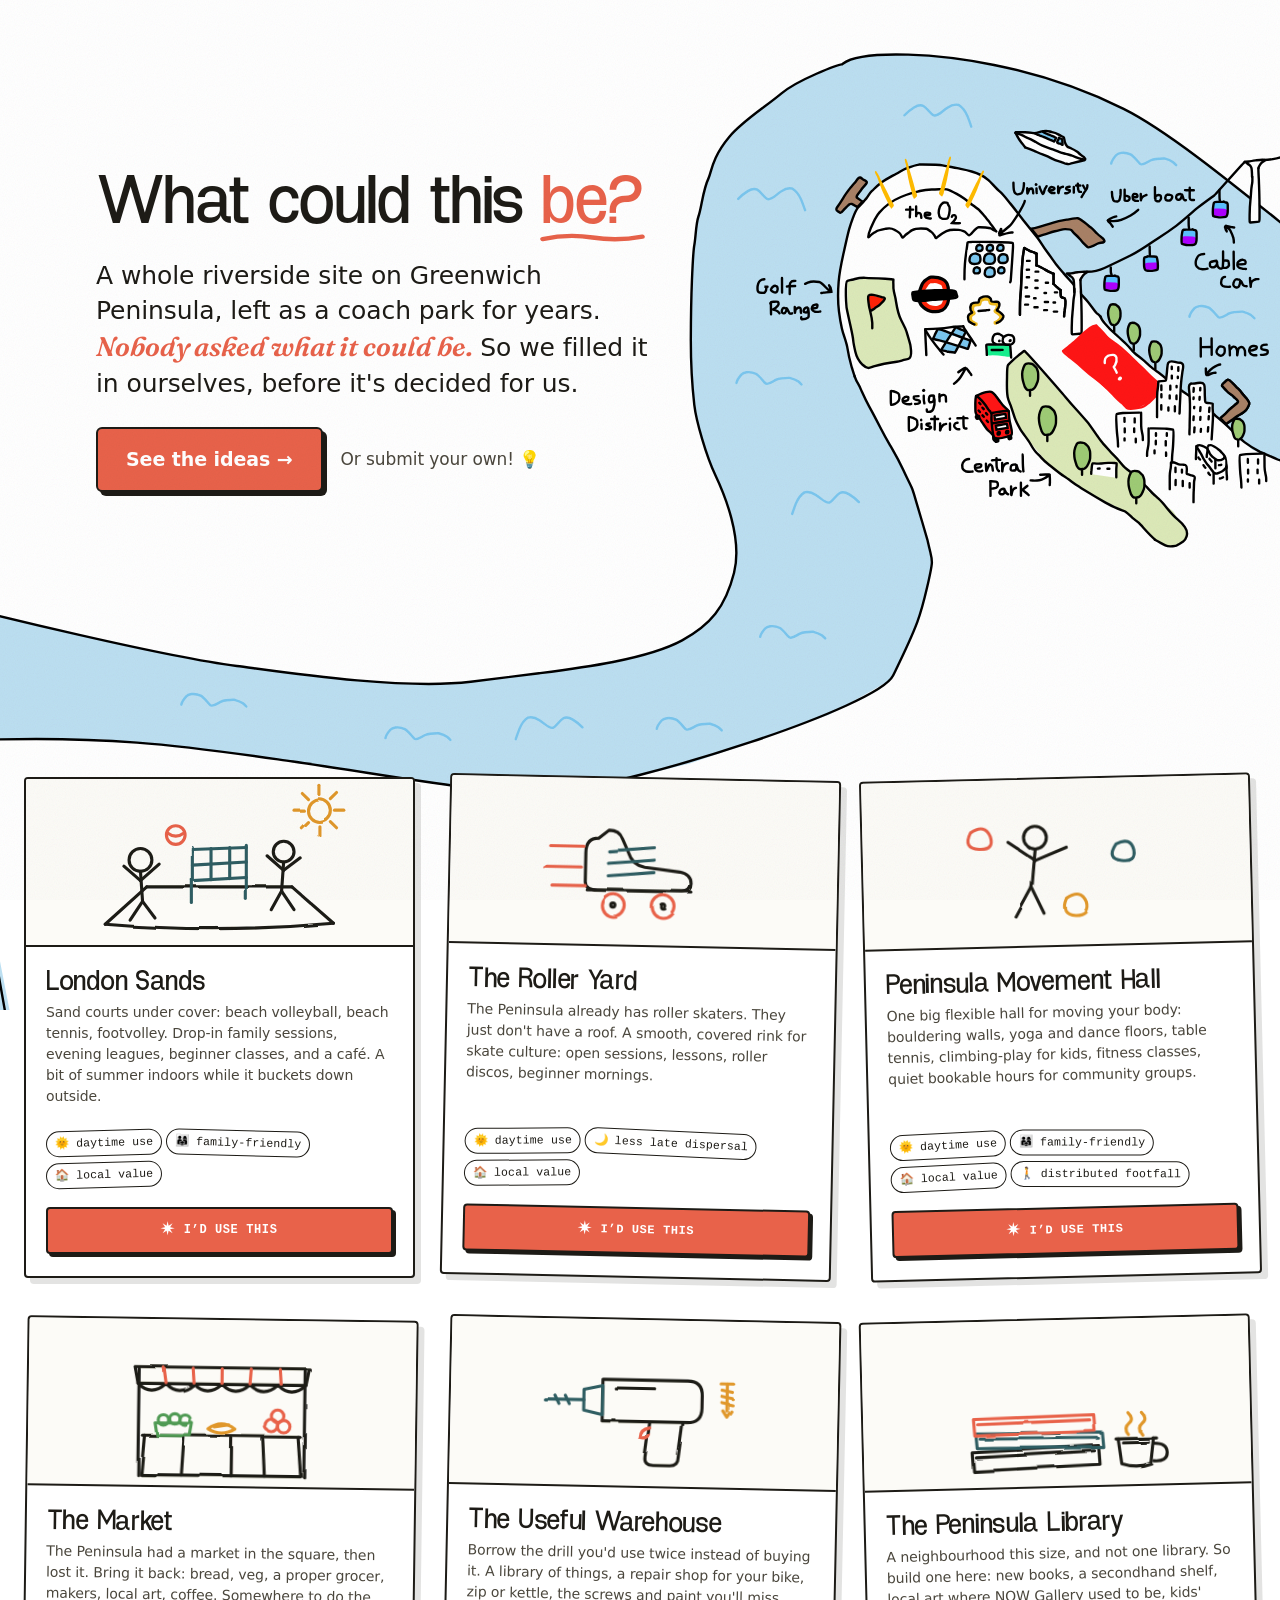
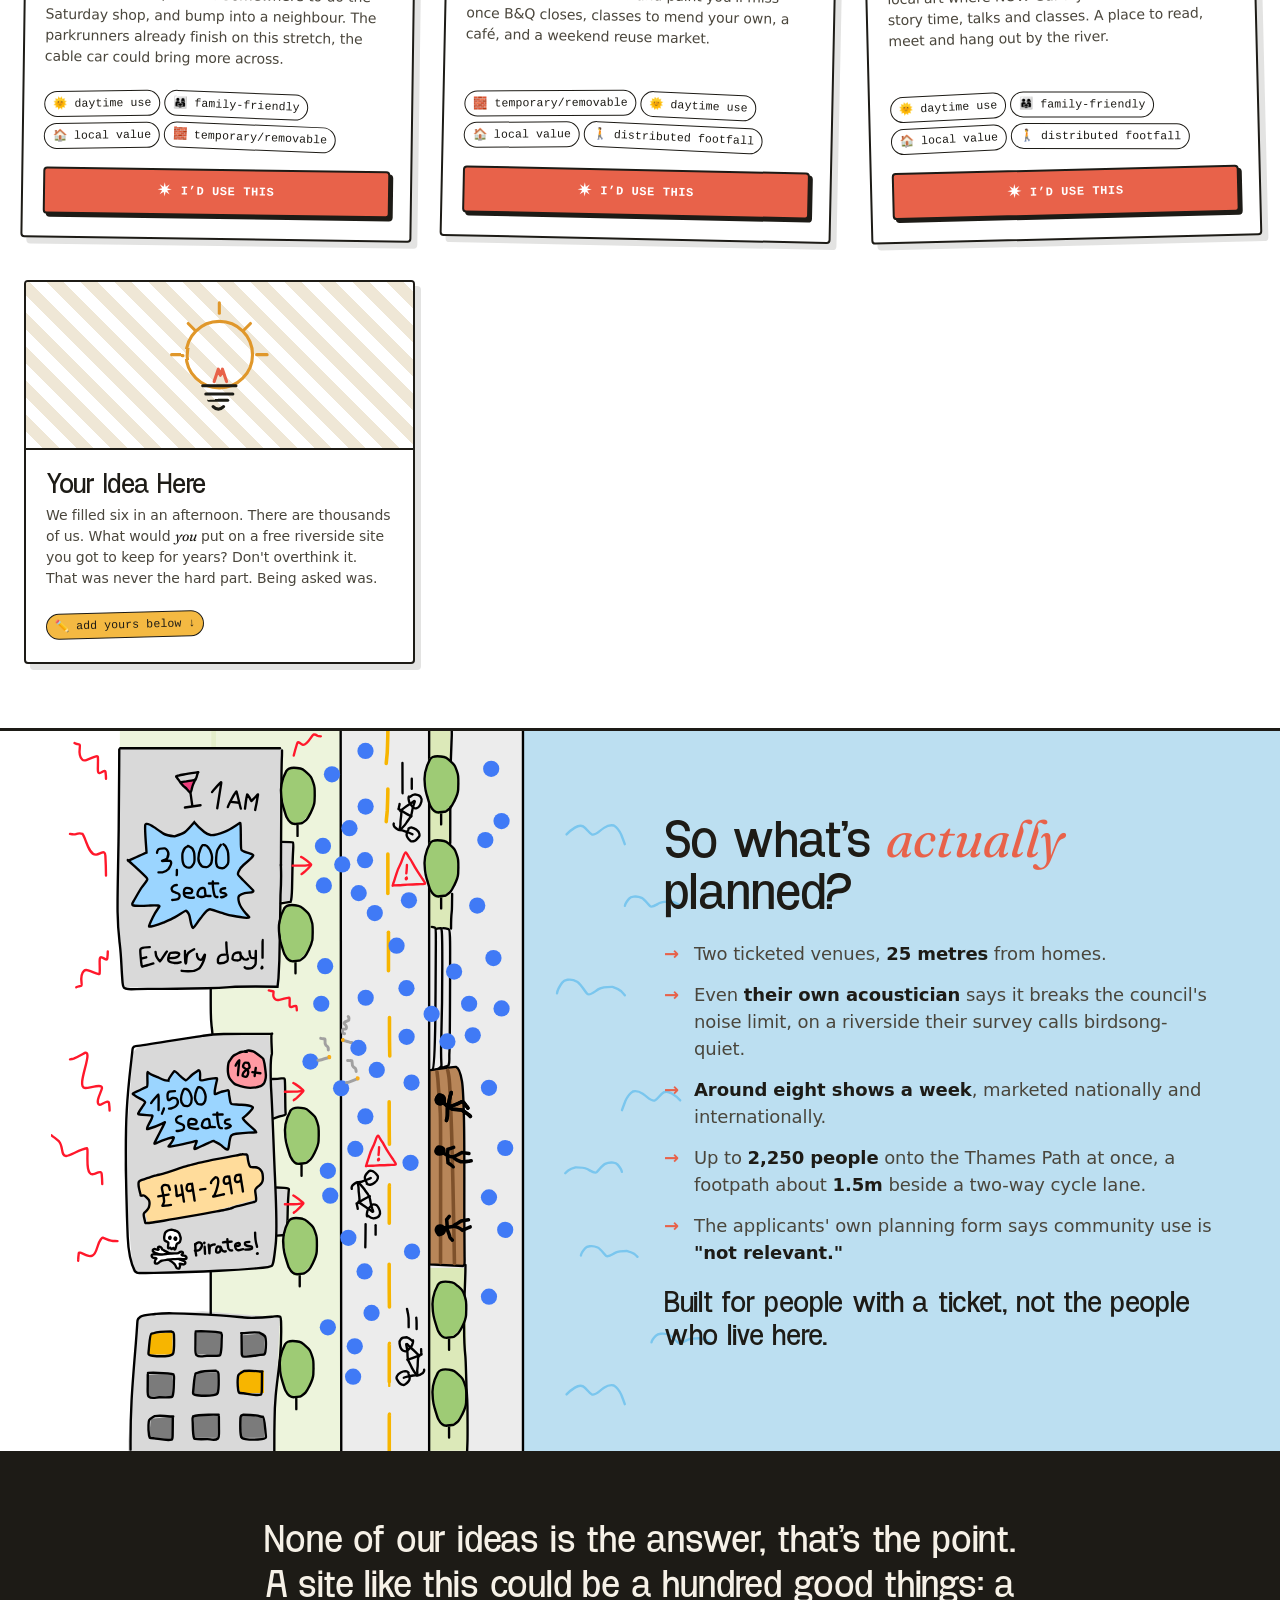
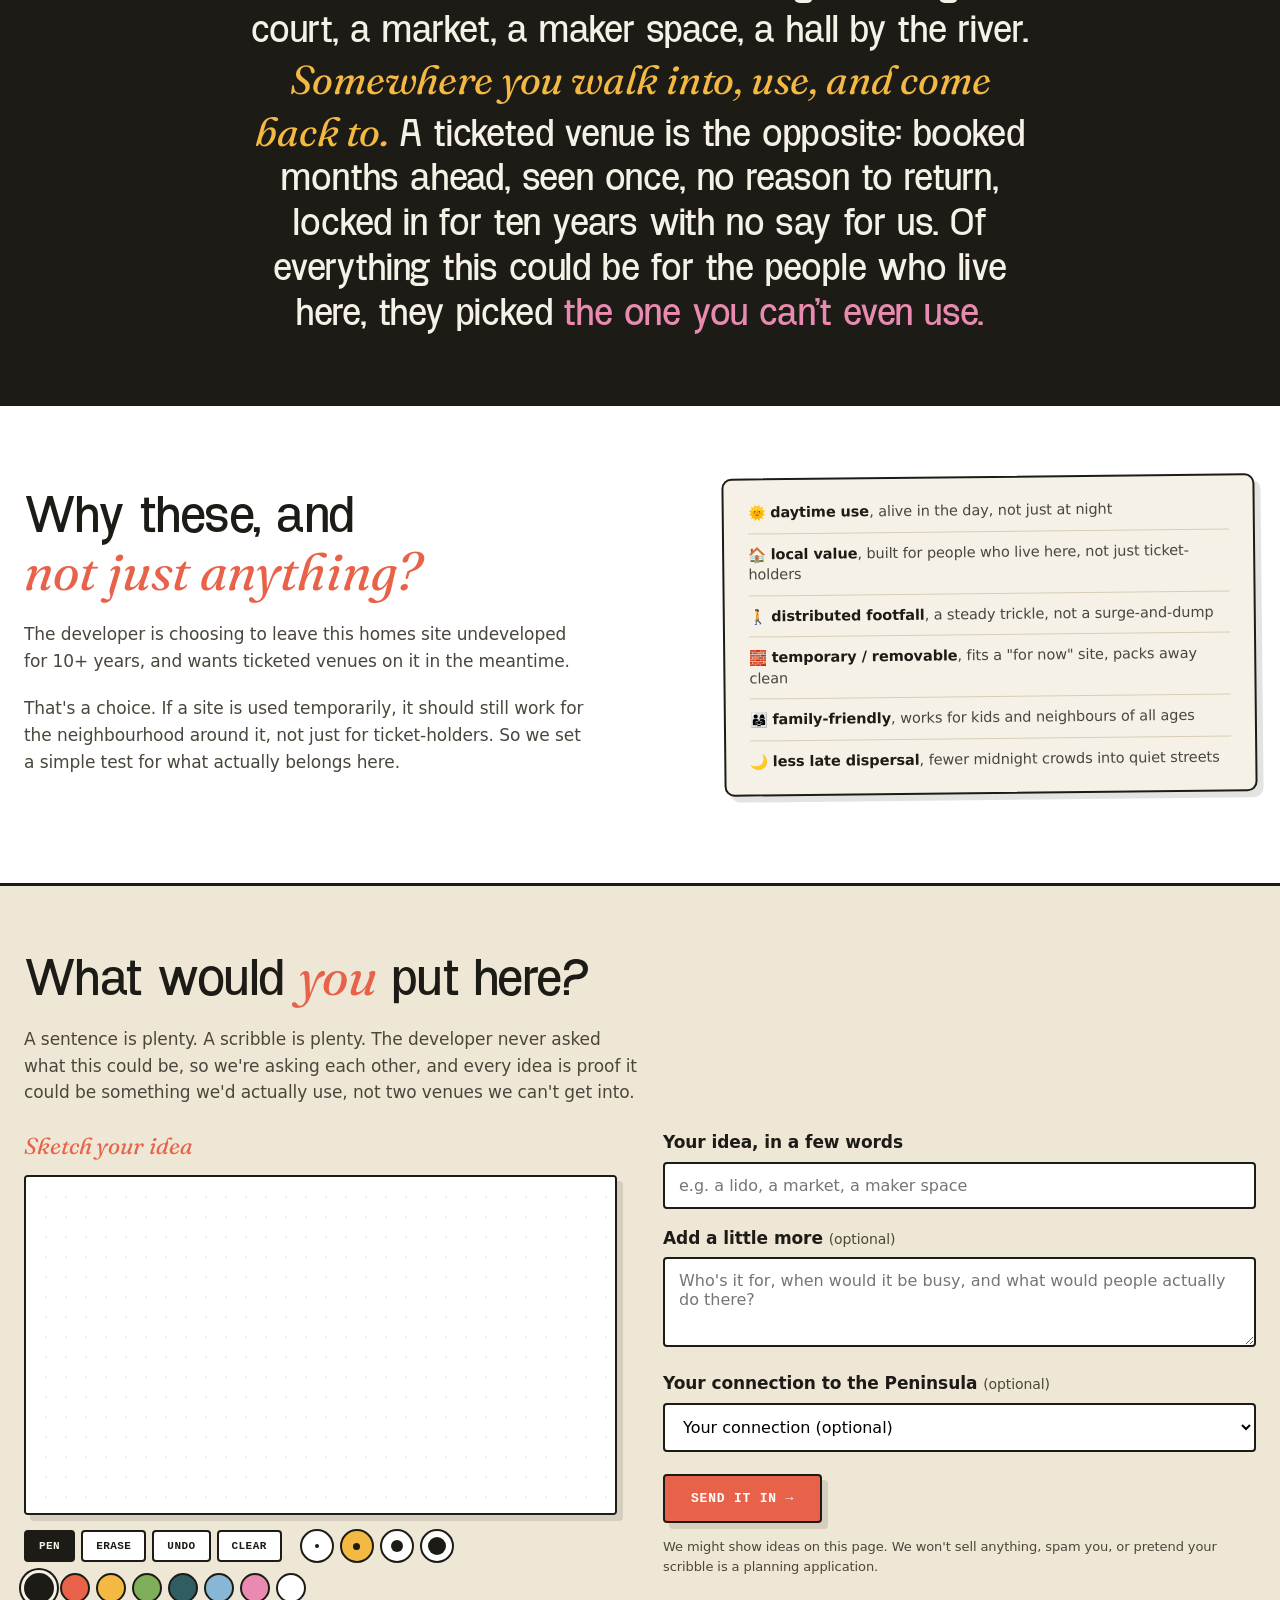
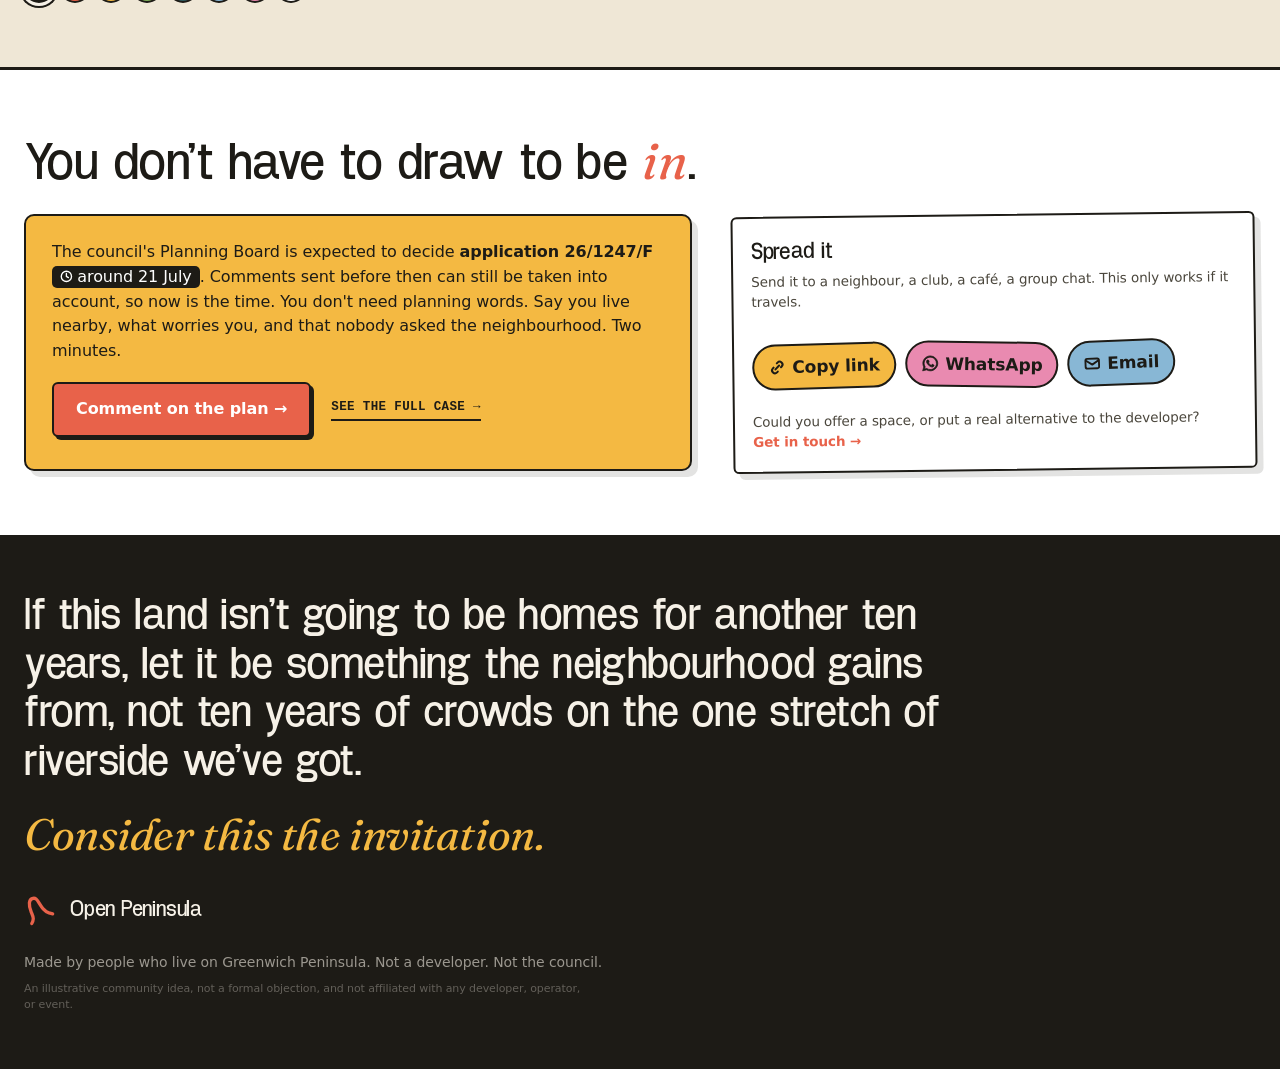
==== imagine/index.html @ 349cb82d "imagine: add noise-breach fact to reveal" ====
<!DOCTYPE html>
<html lang="en-GB">
<head>
<meta charset="utf-8" />
<meta name="viewport" content="width=device-width, initial-scale=1" />
<title>What Could This Be? · Greenwich Peninsula</title>
<meta name="description" content="A community board of what a long-empty riverside site on Greenwich Peninsula could be, from a market to a library. Add your idea before it's decided for us." />

<link rel="icon" href="favicon.svg" type="image/svg+xml" />
<link rel="icon" href="favicon-32.png" sizes="32x32" type="image/png" />
<link rel="apple-touch-icon" href="apple-touch-icon.png" />
<meta property="og:type" content="website" />
<meta property="og:url" content="https://openpeninsula.github.io/imagine/" />
<meta property="og:site_name" content="Open Peninsula" />
<meta property="og:title" content="What could this be? · Greenwich Peninsula" />
<meta property="og:description" content="A whole riverside site on Greenwich Peninsula, empty for years, and nobody asked us what it could be. So we filled it in ourselves: a market, a library, a place to play. Add your idea before it's decided for us." />
<meta property="og:image" content="https://openpeninsula.github.io/imagine/use-this.png" />
<meta property="og:image:width" content="1200" />
<meta property="og:image:height" content="630" />
<meta name="twitter:card" content="summary_large_image" />
<meta name="twitter:title" content="What could this be? · Greenwich Peninsula" />
<meta name="twitter:description" content="Nobody asked the neighbourhood what a whole riverside site could be. So we imagined it, from a market to a library. Add yours before it's decided for us." />
<meta name="twitter:image" content="https://openpeninsula.github.io/imagine/use-this.png" />

<script>
  /* Backend API (Cloudflare Pages Functions, free tier). After you run
     `wrangler pages deploy` set this to your project URL, e.g.
     https://what-could-this-have-been.pages.dev — until then the page falls
     back to per-browser localStorage so nothing breaks. */
  window.API_BASE = 'https://what-could-this-have-been.pages.dev';
  window.VOTES_ENDPOINT = window.API_BASE + '/votes';
  window.IDEA_ENDPOINT  = window.API_BASE + '/submit';
  window.BOARD_ENDPOINT = window.API_BASE + '/board';
</script>
<link rel="stylesheet" href="https://fonts.bunny.net/css?family=instrument-sans:400,500,600,700&family=space-mono:400,700&family=fraunces:400,600,400i,600i,700i" />
<link rel="stylesheet" href="styles.css" />
</head>
<body>

<!-- shared hand-drawn wobble filter for all card doodles -->
<svg width="0" height="0" style="position:absolute" aria-hidden="true" focusable="false">
  <filter id="rough" x="-5%" y="-5%" width="110%" height="110%">
    <feTurbulence type="fractalNoise" baseFrequency="0.02" numOctaves="2" seed="7" result="n" />
    <feDisplacementMap in="SourceGraphic" in2="n" scale="3.4" />
  </filter>
</svg>

<!-- ===== HERO ===== -->
<header class="hero">
  <div class="hero-media">
    <img class="hero-bg" src="assets/sorry.svg" loading="eager"
      alt="A hand-drawn map of Greenwich Peninsula showing the River Thames winding past the O2, the cable car, the university, Central Park, the Design District and homes, with a red question mark marking the riverside site this page is about." />
    <img class="hero-bg-sw" src="assets/wide-hero.svg" loading="eager" alt="" aria-hidden="true" />
    <img class="hero-bg-bv" src="assets/bigger-vertical.svg" loading="eager" alt="" aria-hidden="true" />
    <img class="hero-bg-v" src="assets/new-vertical.svg" loading="eager" alt="" aria-hidden="true" />
  </div>
  <div class="hero-text">
    <h1>What could this <span class="squiggle">be?</span></h1>
    <p class="lede">
      A whole riverside site on Greenwich Peninsula, left as a coach park for years.
      <strong>Nobody asked what it could be.</strong> So we filled it in ourselves, before it's decided for us.
    </p>
    <div class="hero-cta">
      <a class="hero-btn" href="#board">See the ideas →</a>
      <a class="hero-or" href="#submit">Or submit your own! 💡</a>
    </div>
  </div>
</header>

<!-- ===== CONCEPT GRID ===== -->
<section id="board">
  <div class="wrap">
    <h2 class="grid-head">Six daydreams <em>(and a blank one)</em></h2>

    <div class="grid" style="margin-top:6px">

      <article class="card">
        <div class="thumb has-doodle t-sand">
          <svg class="doodle" viewBox="0 0 280 160" fill="none" preserveAspectRatio="xMidYMid meet" aria-hidden="true">
            <g filter="url(#rough)" stroke="#1d1b16" stroke-width="3" stroke-linecap="round" stroke-linejoin="round">
              <!-- sun, full rays -->
              <circle cx="236" cy="30" r="11" stroke="#e0972a"/>
              <path d="M236 15 L236 6" stroke="#e0972a"/><path d="M236 45 L236 54" stroke="#e0972a"/>
              <path d="M221 30 L212 30" stroke="#e0972a"/><path d="M251 30 L260 30" stroke="#e0972a"/>
              <path d="M225 19 L219 13" stroke="#e0972a"/><path d="M247 19 L253 13" stroke="#e0972a"/>
              <path d="M225 41 L219 47" stroke="#e0972a"/><path d="M247 41 L253 47" stroke="#e0972a"/>
              <!-- sand court / field in perspective -->
              <path d="M70 104 L210 104"/>
              <path d="M70 104 L30 140"/><path d="M210 104 L250 139"/>
              <path d="M30 140 q110 9 220 -1"/>
              <!-- volleyball net, centred across the court -->
              <path d="M114 120 L114 66" stroke="#2f5d62"/><path d="M166 116 L166 64" stroke="#2f5d62"/>
              <path d="M114 68 L166 66" stroke="#2f5d62"/><path d="M114 98 L166 95" stroke="#2f5d62"/>
              <path d="M114 83 L166 80" stroke="#2f5d62"/>
              <path d="M132 67 L132 97" stroke="#2f5d62"/><path d="M150 66 L150 96" stroke="#2f5d62"/>
              <!-- near player bumping -->
              <circle cx="64" cy="78" r="11"/>
              <path d="M64 89 L66 118"/>
              <path d="M64 98 L48 84"/><path d="M64 98 L82 82"/>
              <path d="M66 118 L54 136"/><path d="M66 118 L78 134"/>
              <!-- far player, other side of the net -->
              <circle cx="202" cy="70" r="10"/>
              <path d="M202 80 L200 108"/>
              <path d="M202 88 L186 74"/><path d="M202 88 L218 76"/>
              <path d="M200 108 L190 126"/><path d="M200 108 L212 126"/>
              <!-- ball -->
              <circle cx="98" cy="54" r="9" stroke="#e8624a"/><path d="M90 52 q8 6 16 0" stroke="#e8624a"/>
            </g>
          </svg>
          <span class="imagined">Imagined use · sport & play</span>        </div>
        <div class="body">
          <h3>London Sands</h3>
          <p class="desc">Sand courts under cover: beach volleyball, beach
            tennis, footvolley. Drop-in family sessions, evening leagues, beginner
            classes, and a café. A bit of summer indoors while it buckets down outside.</p>
          <div class="tags">
            <span class="tag">🌞 daytime use</span><span class="tag">👨‍👩‍👧 family-friendly</span><span class="tag">🏠 local value</span>
          </div>
        </div>
      </article>

      <article class="card">
        <div class="thumb has-doodle t-roller">
          <svg class="doodle" viewBox="0 0 280 160" fill="none" preserveAspectRatio="xMidYMid meet" aria-hidden="true">
            <g filter="url(#rough)" stroke="#1d1b16" stroke-width="3" stroke-linecap="round" stroke-linejoin="round">
              <path d="M96 58 q-12 0 -12 14 l0 28 q0 8 12 8 l82 0 q8 0 8 -8 q0 -9 -11 -11 l-34 -4 q-12 -2 -16 -14 l-6 -13 q-3 -8 -13 -8 z"/>
              <path d="M86 108 L186 108"/>
              <circle cx="112" cy="123" r="11" stroke="#e8624a"/><circle cx="160" cy="123" r="11" stroke="#e8624a"/>
              <circle cx="112" cy="123" r="2"/><circle cx="160" cy="123" r="2"/>
              <path d="M106 70 L150 66" stroke="#2f5d62"/><path d="M106 82 L150 78" stroke="#2f5d62"/><path d="M106 94 L150 90" stroke="#2f5d62"/>
              <path d="M50 66 L82 66" stroke="#e8624a"/><path d="M44 86 L80 86" stroke="#e8624a"/><path d="M52 104 L84 104" stroke="#e8624a"/>
            </g>
          </svg>
          <span class="imagined">Imagined use · skating culture</span>        </div>
        <div class="body">
          <h3>The Roller Yard</h3>
          <p class="desc">The Peninsula already has roller skaters. They just don't have
            a roof. A smooth, covered rink for skate culture: open sessions, lessons,
            roller discos, beginner mornings.</p>
          <div class="tags">
            <span class="tag">🌞 daytime use</span><span class="tag">🌙 less late dispersal</span><span class="tag">🏠 local value</span>
          </div>
        </div>
      </article>

      <article class="card">
        <div class="thumb has-doodle t-move">
          <svg class="doodle" viewBox="0 0 280 160" fill="none" preserveAspectRatio="xMidYMid meet" aria-hidden="true">
            <g filter="url(#rough)" stroke="#1d1b16" stroke-width="3" stroke-linecap="round" stroke-linejoin="round">
              <path d="M58 50 q14 -9 19 4 q4 13 -11 12 q-16 -1 -8 -16 z" stroke="#e8624a"/>
              <path d="M198 64 q14 -7 17 6 q2 12 -12 10 q-15 -2 -5 -16 z" stroke="#2f5d62"/>
              <path d="M150 116 q14 -9 19 4 q3 12 -11 12 q-15 -1 -8 -16 z" stroke="#e0972a"/>
              <circle cx="120" cy="56" r="11"/>
              <path d="M120 67 L116 104"/>
              <path d="M120 78 L94 60"/><path d="M120 78 L150 66"/>
              <path d="M116 104 L100 132"/><path d="M116 104 L128 130"/>
            </g>
          </svg>
          <span class="imagined">Imagined use · movement & fitness</span>        </div>
        <div class="body">
          <h3>Peninsula Movement Hall</h3>
          <p class="desc">One big flexible hall for moving your body: bouldering walls,
            yoga and dance floors, table tennis, climbing-play for kids, fitness classes,
            quiet bookable hours for community groups.</p>
          <div class="tags">
            <span class="tag">🌞 daytime use</span><span class="tag">👨‍👩‍👧 family-friendly</span><span class="tag">🏠 local value</span><span class="tag">🚶 distributed footfall</span>
          </div>
        </div>
      </article>

      <article class="card">
        <div class="thumb has-doodle t-market">
          <svg class="doodle" viewBox="0 0 280 160" fill="none" preserveAspectRatio="xMidYMid meet" aria-hidden="true">
            <g filter="url(#rough)" stroke="#1d1b16" stroke-width="3" stroke-linecap="round" stroke-linejoin="round">
              <!-- striped awning -->
              <path d="M56 46 L224 46 L221 62 L59 62 Z"/>
              <path d="M59 62 q13 13 27 0 q13 13 27 0 q13 13 27 0 q13 13 27 0 q13 13 27 0 q13 13 27 0"/>
              <path d="M84 47 L86 61" stroke="#e8624a"/><path d="M112 47 L113 61" stroke="#e8624a"/>
              <path d="M140 47 L140 61" stroke="#e8624a"/><path d="M168 47 L167 61" stroke="#e8624a"/>
              <path d="M196 47 L197 61" stroke="#e8624a"/>
              <!-- poles -->
              <path d="M60 48 L60 150"/><path d="M220 48 L220 150"/>
              <!-- stall counter -->
              <path d="M64 112 L216 112"/>
              <path d="M66 112 L63 150 L217 150 L214 112"/>
              <path d="M104 114 L102 150"/><path d="M150 114 L150 150"/><path d="M180 114 L182 150"/>
              <!-- veg crate -->
              <path d="M76 100 L112 100 L110 112 L78 112 Z" stroke="#4f9a52"/>
              <circle cx="84" cy="97" r="5" stroke="#4f9a52"/><circle cx="95" cy="96" r="5" stroke="#4f9a52"/><circle cx="105" cy="97" r="5" stroke="#4f9a52"/>
              <!-- bread and fruit -->
              <path d="M127 105 q13 -10 26 0 q-13 8 -26 0 Z" stroke="#e0972a"/><path d="M133 103 L147 101" stroke="#e0972a"/>
              <circle cx="188" cy="101" r="6" stroke="#e8624a"/><circle cx="200" cy="102" r="6" stroke="#e8624a"/><circle cx="194" cy="92" r="6" stroke="#e8624a"/>
            </g>
          </svg>
          <span class="imagined">Imagined use · market & makers</span>        </div>
        <div class="body">
          <h3>The Market</h3>
          <p class="desc">The Peninsula had a market in the square, then lost it. Bring it
            back: bread, veg, a proper grocer, makers, local art, coffee. Somewhere to do the
            Saturday shop, and bump into a neighbour. The
            parkrunners already finish on this stretch, the cable car could bring more across.</p>
          <div class="tags">
            <span class="tag">🌞 daytime use</span><span class="tag">👨‍👩‍👧 family-friendly</span><span class="tag">🏠 local value</span><span class="tag">🧱 temporary/removable</span>
          </div>
        </div>
      </article>

      <article class="card">
        <div class="thumb has-doodle t-ware">
          <svg class="doodle" viewBox="0 0 280 160" fill="none" preserveAspectRatio="xMidYMid meet" aria-hidden="true">
            <g filter="url(#rough)" stroke="#1d1b16" stroke-width="3" stroke-linecap="round" stroke-linejoin="round">
              <!-- power drill -->
              <path d="M100 58 L182 58 q14 0 14 14 l0 12 q0 14 -14 14 l-82 0 Z"/>
              <path d="M112 66 L150 66"/>
              <path d="M100 64 L82 68 L82 88 L100 92 Z" stroke="#2f5d62"/>
              <path d="M82 78 L44 78" stroke="#2f5d62"/>
              <path d="M54 74 L58 82" stroke="#2f5d62"/><path d="M64 74 L68 82" stroke="#2f5d62"/>
              <path d="M146 98 L142 132 q-1 8 8 8 l16 0 q8 0 8 -8 L178 98"/>
              <path d="M146 104 q-9 1 -9 10 q7 2 9 -3" stroke="#e8624a"/>
              <!-- a screw (the fixings) -->
              <path d="M214 60 L226 60" stroke="#e0972a"/>
              <path d="M220 60 L220 86" stroke="#e0972a"/>
              <path d="M215 66 L225 68" stroke="#e0972a"/><path d="M215 72 L225 74" stroke="#e0972a"/><path d="M215 78 L225 80" stroke="#e0972a"/>
              <path d="M216 86 L220 92 L224 86" stroke="#e0972a"/>
            </g>
          </svg>
          <span class="imagined">Imagined use · borrow, fix, reuse</span>        </div>
        <div class="body">
          <h3>The Useful Warehouse</h3>
          <p class="desc">Borrow the drill you'd use twice instead of buying it. A library of
            things, a repair shop for your bike, zip or kettle, the screws and paint you'll miss
            once B&amp;Q closes, classes to mend your own, a café, and a weekend reuse market.</p>
          <div class="tags">
            <span class="tag">🧱 temporary/removable</span><span class="tag">🌞 daytime use</span><span class="tag">🏠 local value</span><span class="tag">🚶 distributed footfall</span>
          </div>
        </div>
      </article>

      <article class="card">
        <div class="thumb has-doodle t-book">
          <svg class="doodle" viewBox="0 0 280 160" fill="none" preserveAspectRatio="xMidYMid meet" aria-hidden="true">
            <g filter="url(#rough)" stroke="#1d1b16" stroke-width="3" stroke-linecap="round" stroke-linejoin="round">
              <!-- stack of books -->
              <path d="M58 126 L180 122 L181 140 L59 144 Z"/>
              <path d="M62 131 L176 127"/>
              <path d="M62 108 L184 110 L185 124 L63 122 Z" stroke="#2f5d62"/>
              <path d="M66 113 L180 115" stroke="#2f5d62"/>
              <path d="M60 94 L176 92 L177 108 L61 110 Z" stroke="#e8624a"/>
              <path d="M64 99 L172 97" stroke="#e8624a"/>
              <!-- mug of coffee -->
              <path d="M199 116 L202 140 q14 5 28 0 L233 116"/>
              <path d="M197 116 L236 116"/>
              <path d="M233 121 q13 0 13 9 q0 9 -13 8"/>
              <path d="M204 120 L228 120"/>
              <!-- steam -->
              <path d="M209 112 q-5 -6 1 -11 q5 -4 -1 -10" stroke="#e0972a"/>
              <path d="M222 112 q-5 -6 1 -11 q5 -4 -1 -10" stroke="#e0972a"/>
            </g>
          </svg>
          <span class="imagined">Imagined use · books &amp; culture</span>        </div>
        <div class="body">
          <h3>The Peninsula Library</h3>
          <p class="desc">A neighbourhood this size, and not one library. So build one here: new
            books, a secondhand shelf, local art where NOW Gallery used to be, kids' story
            time, talks and classes. A place to read, meet and hang out
            by the river.</p>
          <div class="tags">
            <span class="tag">🌞 daytime use</span><span class="tag">👨‍👩‍👧 family-friendly</span><span class="tag">🏠 local value</span><span class="tag">🚶 distributed footfall</span>
          </div>
        </div>
      </article>

      <article class="card">
        <div class="thumb has-doodle t-blank">
          <svg class="doodle" viewBox="0 0 280 160" fill="none" preserveAspectRatio="xMidYMid meet" aria-hidden="true">
            <g filter="url(#rough)" stroke="#1d1b16" stroke-width="3" stroke-linecap="round" stroke-linejoin="round">
              <circle cx="140" cy="70" r="32" stroke="#e0972a"/>
              <path d="M140 30 L140 20" stroke="#e0972a"/>
              <path d="M117 47 L110 40" stroke="#e0972a"/><path d="M163 47 L170 40" stroke="#e0972a"/>
              <path d="M104 70 L94 70" stroke="#e0972a"/><path d="M176 70 L186 70" stroke="#e0972a"/>
              <path d="M135 96 L139 84 L141 90 L143 84 L147 96" stroke="#e8624a"/>
              <path d="M124 100 L156 100"/>
              <path d="M127 108 L153 108"/>
              <path d="M131 115 L149 115"/>
              <path d="M135 121 q5 5 10 0"/>
            </g>
          </svg>
          <span class="imagined">Imagined use · ???</span>
        </div>
        <div class="body">
          <h3>Your Idea Here</h3>
          <p class="desc">We filled six in an afternoon. There are thousands of us. What
            would <em>you</em> put on a free riverside site you got to keep for years?
            Don't overthink it. That was never the hard part. Being asked was.</p>
          <div class="tags">
            <a href="#submit" class="tag" style="text-decoration:none;color:inherit;background:var(--sun)">✏️ add yours below ↓</a>
          </div>
        </div>
      </article>

    </div>
  </div>
</section>

<!-- ===== THE REVEAL ===== -->
<section class="reveal">
  <div class="reveal-inner">
    <div class="reveal-media">
      <img class="reveal-bg" src="assets/new-wide-venue.svg" alt="A hand-drawn cross-section of the riverside: two ticketed venues and about 300 new homes beside a green strip, a narrow 1.5-metre footpath and a two-way cycle path packed with a crowd and a stuck cyclist, then the quiet Tide path with loungers and shade, and the River Thames." />
      <img class="reveal-bg-v" src="assets/sorry-mobile.svg" alt="A hand-drawn cross-section of the riverside: two ticketed venues and about 300 new homes, a green strip, a narrow 1.5-metre footpath and a two-way cycle path packed with a crowd and a stuck cyclist, the quiet Tide path with loungers and shade, and the River Thames." />
    </div>
    <div class="reveal-text">
      <h2>So what's <em>actually</em> planned?</h2>
      <div class="reveal-body">
        <ul class="reveal-facts">
          <li>Two ticketed venues, <strong>25 metres</strong> from homes.</li>
          <li>Even <strong>their own acoustician</strong> says it breaks the council's noise limit, on a riverside their survey calls birdsong-quiet.</li>
          <li><strong>Around eight shows a week</strong>, marketed nationally and internationally.</li>
          <li>Up to <strong>2,250 people</strong> onto the Thames Path at once, a footpath about <strong>1.5m</strong> beside a two-way cycle lane.</li>
          <li>The applicants' own planning form says community use is <strong>"not relevant."</strong></li>
        </ul>
        <p class="reveal-punch">Built for people with a ticket, not the people who live here.</p>
      </div>
    </div>
  </div>
</section>

<!-- ===== CONTRAST ===== -->
<section class="frame">
  <div class="wrap">
    <p>
      None of our ideas is the answer, that's the point. A site like this could be
      a hundred good things: a court, a market, a maker space, a hall by the river.
      <em>Somewhere you walk into, use, and come back to.</em> A ticketed venue is the opposite: booked months ahead,
      seen once, no reason to return, locked in for ten years with no say for us. Of everything
      this could be for the people who live here, they picked <strong>the one you can't even use.</strong>
    </p>
  </div>
</section>

<!-- ===== TAGS KEY ===== -->
<section>
  <div class="wrap">
    <div class="test-cols">
      <div class="test-prose">
        <h2>Why these, and <em>not just anything?</em></h2>
        <p class="test-lede">
          The developer is choosing to leave this homes site undeveloped for 10+ years, and wants
          ticketed venues on it in the meantime.
        </p>
        <p class="test-lede">
          That's a choice. If a site is used temporarily, it should still work for the neighbourhood
          around it, not just for ticket-holders. So we set a simple test for what actually belongs
          here.
        </p>
      </div>
      <aside class="test-card">
        <ul>
          <li>🌞 <b>daytime use</b>, alive in the day, not just at night</li>
          <li>🏠 <b>local value</b>, built for people who live here, not just ticket-holders</li>
          <li>🚶 <b>distributed footfall</b>, a steady trickle, not a surge-and-dump</li>
          <li>🧱 <b>temporary / removable</b>, fits a "for now" site, packs away clean</li>
          <li>👨‍👩‍👧 <b>family-friendly</b>, works for kids and neighbours of all ages</li>
          <li>🌙 <b>less late dispersal</b>, fewer midnight crowds into quiet streets</li>
        </ul>
      </aside>
    </div>
  </div>
</section>

<!-- ===== SUBMIT ===== -->
<section class="submit" id="submit">
  <div class="wrap">
    <h2>What would <em>you</em> put here?</h2>
    <p style="max-width:620px;color:var(--ink-soft)">
      A sentence is plenty. A scribble is plenty. The developer never asked what this could
      be, so we're asking each other, and every idea is proof it could be something we'd
      actually use, not two venues we can't get into.
    </p>

    <form id="idea-form" class="submit-grid">
      <div class="drawpad">
        <div class="drawpad-head">
          <span class="dp-title">Sketch your idea</span>
        </div>
        <canvas id="idea-canvas" class="drawpad-canvas" aria-label="Drawing canvas for your idea"></canvas>
        <div class="drawpad-tools">
          <div class="dp-group" id="dp-tools">
            <button type="button" class="dp-btn is-on" data-tool="pen">Pen</button>
            <button type="button" class="dp-btn" data-tool="eraser">Erase</button>
            <button type="button" class="dp-btn" data-act="undo">Undo</button>
            <button type="button" class="dp-btn" data-act="clear">Clear</button>
          </div>
          <div class="dp-group" id="dp-sizes">
            <button type="button" class="dp-size" data-size="2"><i style="width:4px;height:4px"></i></button>
            <button type="button" class="dp-size is-on" data-size="4"><i style="width:7px;height:7px"></i></button>
            <button type="button" class="dp-size" data-size="8"><i style="width:12px;height:12px"></i></button>
            <button type="button" class="dp-size" data-size="14"><i style="width:18px;height:18px"></i></button>
          </div>
          <div class="dp-group" id="dp-colors">
            <button type="button" class="dp-color is-on" data-color="#1d1b16" style="background:#1d1b16" aria-label="black"></button>
            <button type="button" class="dp-color" data-color="#e8624a" style="background:#e8624a" aria-label="coral"></button>
            <button type="button" class="dp-color" data-color="#f4b942" style="background:#f4b942" aria-label="yellow"></button>
            <button type="button" class="dp-color" data-color="#7fae5a" style="background:#7fae5a" aria-label="green"></button>
            <button type="button" class="dp-color" data-color="#2f5d62" style="background:#2f5d62" aria-label="teal"></button>
            <button type="button" class="dp-color" data-color="#88b7d5" style="background:#88b7d5" aria-label="blue"></button>
            <button type="button" class="dp-color" data-color="#e98ab0" style="background:#e98ab0" aria-label="pink"></button>
            <button type="button" class="dp-color" data-color="#ffffff" style="background:#ffffff" aria-label="white"></button>
          </div>
        </div>
        <input type="hidden" name="drawing" id="idea-drawing" />
      </div>

      <div class="submit-desc">
      <label class="f">Your idea, in a few words</label>
      <input type="text" required placeholder="e.g. a lido, a market, a maker space" />

      <label class="f">Add a little more <span class="opt">(optional)</span></label>
      <textarea placeholder="Who's it for, when would it be busy, and what would people actually do there?"></textarea>

      <label class="f">Your connection to the Peninsula <span class="opt">(optional)</span></label>
      <select>
        <option value="">Your connection (optional)</option>
        <option>I live here</option>
        <option>I work or study here</option>
        <option>I visit</option>
        <option>I just care about it</option>
      </select>

      <button class="btn" type="submit">Send it in →</button>
      <div class="toast" id="toast">Thanks 💛</div>
      <p class="fineprint">
        We might show ideas on this page. We won't sell anything, spam you, or pretend
        your scribble is a planning application.
      </p>
      </div>
    </form>
  </div>
</section>

<!-- ===== SPREAD IT ===== -->
<section class="spread">
  <div class="wrap">
    <h2>You don't have to draw to be <em>in</em>.</h2>

    <div class="involve-grid">
      <div class="deadline">
        <p>The council's Planning Board is expected to decide <b>application 26/1247/F</b> <span style="background:#1d1b16;color:#fff;padding:1px 8px 2px;border-radius:5px;white-space:nowrap"><svg viewBox="0 0 16 16" fill="none" aria-hidden="true" style="width:0.8em;height:0.8em;vertical-align:-0.05em;margin-right:0.28em"><circle cx="8" cy="8" r="6.4" stroke="#fff" stroke-width="1.7"/><path d="M8 4.4V8l2.5 1.5" stroke="#fff" stroke-width="1.7" stroke-linecap="round" stroke-linejoin="round"/></svg>around 21 July</span>. Comments sent before then can still be taken into account, so now is the time. You don't need planning words. Say you live nearby, what worries you, and that nobody asked the neighbourhood. Two minutes.</p>
        <div class="deadline-cta">
          <a class="cta-btn" href="https://openpeninsula.github.io/secret-cinema/#object" target="_blank" rel="noopener">Comment on the plan →</a>
          <a class="cta-2" href="https://openpeninsula.github.io/secret-cinema/" target="_blank" rel="noopener">See the full case →</a>
        </div>
      </div>

      <div class="way involve-right" id="spread-box">
        <h3>Spread it</h3>
        <p>Send it to a neighbour, a club, a café, a group chat. This only works if it travels.</p>
        <div class="share-row">
          <a href="#" onclick="navigator.clipboard&&navigator.clipboard.writeText(location.href);return false;"><svg class="share-ico" viewBox="0 0 24 24" fill="none" stroke="currentColor" stroke-width="2.7" stroke-linecap="round" stroke-linejoin="round" aria-hidden="true"><path d="M9.5 14.5l5-5"/><path d="M11.5 6.5l1-1a3.8 3.8 0 0 1 5.4 5.4l-1 1"/><path d="M12.5 17.5l-1 1a3.8 3.8 0 0 1-5.4-5.4l1-1"/></svg>Copy link</a>
          <a href="https://wa.me/?text=What%20could%20this%20be%3F%20Real%20ideas%20from%20the%20people%20who%20live%20on%20Greenwich%20Peninsula%2C%20for%20a%20riverside%20site%20about%20to%20be%20locked%20into%20ticketed%20venues%20for%20a%20decade.%20https%3A%2F%2Fopenpeninsula.github.io%2Fimagine%2F" target="_blank" rel="noopener"><svg class="share-ico" viewBox="0 0 24 24" fill="currentColor" stroke="currentColor" stroke-width="1" stroke-linejoin="round" aria-hidden="true"><path d="M12.04 2C6.58 2 2.13 6.45 2.13 11.91c0 1.75.46 3.45 1.32 4.95L2 22l5.25-1.38a9.9 9.9 0 0 0 4.79 1.22h.004c5.46 0 9.91-4.45 9.91-9.91 0-2.65-1.03-5.14-2.9-7.01A9.82 9.82 0 0 0 12.04 2zm0 1.67c2.2 0 4.27.86 5.82 2.42a8.2 8.2 0 0 1 2.41 5.82c0 4.54-3.7 8.23-8.24 8.23h-.004a8.2 8.2 0 0 1-4.19-1.15l-.3-.18-3.11.82.83-3.04-.2-.31a8.2 8.2 0 0 1-1.26-4.38c0-4.54 3.7-8.24 8.24-8.24zM8.53 7.33c-.16 0-.43.06-.66.3-.22.24-.86.85-.86 2.07 0 1.22.89 2.4 1.01 2.56.12.16 1.73 2.76 4.25 3.79.59.25 1.05.4 1.41.51.59.19 1.13.16 1.56.1.47-.07 1.46-.6 1.67-1.18.2-.58.2-1.07.14-1.18-.06-.11-.22-.17-.46-.29-.24-.12-1.46-.72-1.68-.8-.22-.08-.39-.12-.55.12-.16.24-.63.8-.77.96-.14.16-.28.18-.52.06-.24-.12-1.03-.38-1.96-1.21-.72-.64-1.21-1.44-1.35-1.68-.14-.24-.01-.37.11-.49.11-.11.24-.28.37-.42.12-.14.16-.24.24-.4.08-.16.04-.3-.02-.42-.06-.12-.55-1.32-.76-1.81-.2-.48-.4-.42-.55-.42z"/></svg>WhatsApp</a>
          <a href="mailto:?subject=What%20could%20this%20be%3F&body=Real%20ideas%20from%20the%20people%20who%20live%20on%20Greenwich%20Peninsula%2C%20for%20a%20riverside%20site%20about%20to%20be%20locked%20into%20ticketed%20venues%20for%20a%20decade.%0A%0Ahttps%3A%2F%2Fopenpeninsula.github.io%2Fimagine%2F"><svg class="share-ico" viewBox="0 0 24 24" fill="none" stroke="currentColor" stroke-width="2.5" stroke-linecap="round" stroke-linejoin="round" aria-hidden="true"><rect x="3" y="5.5" width="18" height="13" rx="2.4"/><path d="m3.6 8 8.4 5.4L20.4 8"/></svg>Email</a>
        </div>
        <p class="way-note">Could you offer a space, or put a real alternative to the developer? <a href="mailto:openpeninsula@proton.me?subject=I'd%20like%20to%20help">Get in touch →</a></p>
      </div>
    </div>
  </div>
</section>

<!-- ===== FOOTER ===== -->
<footer>
  <div class="wrap">
    <div class="big">
      If this land isn't going to be homes for another ten years, let it be something the
      neighbourhood gains from, not ten years of crowds on the one stretch of riverside we've got.
      <em style="display:block;margin-top:0.5em">Consider this the invitation.</em>
    </div>
    <a class="foot-sign" href="https://openpeninsula.github.io/" target="_blank" rel="noopener" aria-label="Open Peninsula">
      <svg class="foot-mark" viewBox="-78 -54 720 720" aria-hidden="true"><path d="M86.3 570.742C96.3 553.909 116.7 510.242 118.3 470.242C120.3 420.242 90.8 369.742 74.8 328.242C58.8 286.742 28.3 209.742 36.3 134.742C42.7 74.7422 78.3 49.2435 94.3 43.2435C110.3 37.2435 141.8 24.7444 178.3 51.2454C214.8 77.7464 276.8 202.241 319.8 248.242C362.8 294.244 377.8 324.243 451.3 347.243L528.8 366.747" fill="none" stroke="currentColor" stroke-width="70" stroke-linecap="round" stroke-linejoin="round"/></svg>
      <span>Open Peninsula</span>
    </a>
    <div class="meta">
      Made by people who live on Greenwich Peninsula. Not a developer. Not the council.
    </div>
    <div class="foot-fine">
      An illustrative community idea, not a formal objection, and not affiliated with any
      developer, operator, or event.
    </div>
  </div>
</footer>

<script src="draw.js"></script>
<script src="submit.js"></script>
<script src="votes.js"></script>
<script src="community.js"></script>
</body>
</html>
---- imagine/styles.css ----
/* What Could This Have Been? — Greenwich Peninsula imagination board
   Playful editorial / community-zine styling. No frameworks. */

/* Projekt Blackbird by Leonit Gashi — self-hosted, free for commercial use (via UNCUT.wtf) */
@font-face {
  font-family: "Project Blackbird";
  src: url("assets/projekt-blackbird.otf") format("opentype");
  font-weight: 400; font-style: normal; font-display: swap;
}

:root {
  --paper: #f6f1e7;
  --paper-2: #efe7d6;
  --ink: #1d1b16;
  --ink-soft: #4a463c;
  --river: #2f5d62;
  --river-light: #6ea2a3;
  --sun: #f4b942;
  --coral: #e8624a;
  --pink: #e98ab0;
  --sky: #88b7d5;
  --line: #d8cdb6;
  --tape: rgba(244, 185, 66, 0.55);
  --shadow: 6px 6px 0 rgba(29, 27, 22, 0.12);
  --font-display: "Project Blackbird", "Instrument Sans", ui-sans-serif, sans-serif; /* anchor: bold grotesk headlines */
  --font-serif: "Fraunces", Georgia, "Times New Roman", serif;                       /* accent: warm expressive serif */
  --font-grotesk: "Instrument Sans", ui-sans-serif, system-ui, "Helvetica Neue", Arial, sans-serif;
  --font-mono: "Space Mono", ui-monospace, "SFMono-Regular", Menlo, monospace;
  --font-head: var(--font-display);
  --font-poster: var(--font-grotesk);
  --font-hand: var(--font-grotesk);
  --font-body: var(--font-grotesk);
}

* { box-sizing: border-box; }

html { scroll-behavior: smooth; }
html, body { overflow-x: hidden; max-width: 100%; }
img { max-width: 100%; }

body {
  margin: 0;
  background: #fff;
  color: var(--ink);
  font-family: var(--font-body);
  font-size: 17px;
  line-height: 1.55;
  letter-spacing: -0.005em;
  background-image: none;
}
/* paper grain veil over everything */
body::after {
  content: "";
  position: fixed; inset: 0; pointer-events: none; z-index: 9999; opacity: 0.3;
  mix-blend-mode: multiply;
  background-image: url("data:image/svg+xml,%3Csvg xmlns='http://www.w3.org/2000/svg' width='120' height='120'%3E%3Cfilter id='n'%3E%3CfeTurbulence type='fractalNoise' baseFrequency='0.9' numOctaves='2' stitchTiles='stitch'/%3E%3C/filter%3E%3Crect width='120' height='120' filter='url(%23n)' opacity='0.25'/%3E%3C/svg%3E");
}

.wrap { max-width: 1340px; margin: 0 auto; padding: 0 24px; }

/* ---- sticker tags ---- */
.tag {
  display: inline-block;
  font-family: var(--font-mono);
  font-size: 11px;
  font-weight: 400;
  letter-spacing: 0.01em;
  padding: 4px 10px;
  border-radius: 999px;
  border: 1.5px solid var(--ink);
  background: #fff;
  margin: 3px 4px 3px 0;
  transform: rotate(-1.5deg);
  white-space: nowrap;
}
.tag:nth-child(even) { transform: rotate(1.5deg); }
.card .thumb .imagined { display: none; }

/* ---- hero ---- */
header.hero {
  position: relative;
  overflow: hidden;
  background: #fff;
}
.hero .kicker {
  font-family: var(--font-mono);
  font-weight: 700;
  text-transform: uppercase;
  letter-spacing: 0.14em;
  font-size: 12px;
  color: var(--river);
  margin-bottom: 20px;
}
.hero h1 {
  font-family: var(--font-display);
  font-weight: 400;
  font-size: clamp(42px, 5.4vw, 78px);
  line-height: 1.0;
  margin: 0 0 18px;
  letter-spacing: -0.025em;
  white-space: nowrap;
}
.hero h1 .squiggle {
  font-family: var(--font-display);
  font-style: normal;
  font-weight: 400;
  color: var(--coral);
  letter-spacing: -0.025em;
  position: relative;
  display: inline-block;
  padding-right: 0.03em;
}
.hero h1 .squiggle::after {
  content: "";
  position: absolute; left: -1%; right: -1%; bottom: -0.04em; height: 0.16em;
  background: url("data:image/svg+xml,%3Csvg xmlns='http://www.w3.org/2000/svg' width='120' height='14'%3E%3Cpath d='M3 9 Q 32 2 60 7 T 117 6' stroke='%23e8624a' stroke-width='5.5' fill='none' stroke-linecap='round'/%3E%3C/svg%3E") no-repeat center / 100% 100%;
}
.hero .lede {
  max-width: 600px;
  font-size: clamp(19px, 2.5vw, 25px);
  font-family: var(--font-grotesk);
  font-weight: 500;
  color: var(--ink);
  margin: 18px 0 18px;
  line-height: 1.4;
}
.hero .lede strong {
  font-family: var(--font-serif); font-style: italic; font-weight: 600;
  color: var(--coral); font-size: 1.08em;
}
.hero-caption {
  display: inline-block;
  font-family: var(--font-mono);
  font-size: 11px;
  font-weight: 400;
  text-transform: uppercase;
  letter-spacing: 0.04em;
  background: var(--tape);
  padding: 6px 12px;
  transform: rotate(-1.5deg);
  border: 1.5px dashed var(--ink);
  margin-top: 6px;
}
.hero-sticker {
  position: absolute;
  left: -24px; bottom: -16px;
  width: 128px; height: 128px;
  border-radius: 50%;
  background: var(--sun);
  border: 2.5px solid var(--ink);
  display: grid; place-items: center;
  text-align: center;
  font-family: var(--font-display);
  font-weight: 400;
  font-size: 18px;
  line-height: 1.0;
  letter-spacing: -0.01em;
  transform: rotate(-9deg);
  box-shadow: var(--shadow);
  z-index: 3;
}
@media (max-width: 560px) {
  .hero-sticker { width: 104px; height: 104px; font-size: 15px; left: 8px; bottom: 8px; }
}

/* full-width map hero: text overlaid on the "land" (top-left) */
.hero-media { position: relative; display: block; margin-top: -10px; }
.hero-bg { display: block; width: 100%; height: auto; }
.hero-bg-sw { display: none; width: 100%; height: auto; }
.hero-bg-bv { display: none; }
.hero-bg-v { display: none; }
.hero-text {
  position: absolute; z-index: 2;
  top: calc(10% + 70px);
  left: clamp(20px, calc(20vw - 160px), 300px);
  width: min(48%, 560px);
}
@media (max-width: 1500px) {
  .hero-media { overflow: hidden; }
  .hero-media .hero-bg { display: none; }
  .hero-media .hero-bg-sw { display: block; margin-top: -25%; }
}
@media (max-width: 900px) {
  header.hero { display: flex; flex-direction: column; }
  .hero-text { position: static; order: 1; width: auto; min-width: 0; padding: 40px 24px 12px; text-align: center; }
  .hero-text .lede { margin-left: auto; margin-right: auto; }
  .hero-cta { justify-content: center; }
  .hero-media { order: 2; min-width: 0; margin-top: 0; overflow: hidden; }
  .hero-media .hero-bg, .hero-media .hero-bg-sw { display: none; }
  .hero-media .hero-bg-bv { display: block; width: 100%; height: auto; margin: 0; }
  .site-pulse { display: none; }
  .hero::before { display: none; }
  #board { margin-top: 0; }
}
@media (max-width: 760px) {
  #board { margin-top: -14%; padding-top: 10px; }
}
@media (max-width: 600px) {
  .hero-media .hero-bg-bv { display: none; }
  .hero-media .hero-bg-v { display: block; width: 100%; height: auto; margin: 0; }
}
.hero-cta { display: flex; align-items: center; gap: 18px; flex-wrap: wrap; margin: 26px 0 10px; }
.hero-btn {
  display: inline-block; background: var(--coral); color: #fff;
  font-family: var(--font-grotesk); font-weight: 700; font-size: 19px;
  padding: 16px 28px; border: 2px solid var(--ink); border-radius: 6px;
  box-shadow: 4px 4px 0 var(--ink); text-decoration: none;
  transition: transform 0.08s ease, box-shadow 0.08s ease, filter 0.12s ease;
}
.hero-btn:hover { transform: translate(-2px, -2px); box-shadow: 6px 6px 0 var(--ink); filter: brightness(1.05); }
.hero-btn:active { transform: translate(3px, 3px); box-shadow: 0 0 0 var(--ink); }
.hero-or { font-family: var(--font-grotesk); font-weight: 500; color: var(--ink-soft); text-decoration: none; }
.hero-or:hover { color: var(--coral); }

.scroll-cue { margin-top: 34px; font-weight: 700; color: var(--river); }
.scroll-cue span { display: inline-block; animation: bob 1.6s ease-in-out infinite; }
@keyframes bob { 0%,100%{transform:translateY(0)} 50%{transform:translateY(6px)} }

/* ---- generic section ---- */
section { padding: 64px 0; }
.section-label {
  font-family: var(--font-mono);
  font-weight: 700; letter-spacing: 0.1em; text-transform: uppercase;
  font-size: 12px; color: var(--coral); margin-bottom: 16px;
  display: inline-block;
}
h2 {
  font-family: var(--font-display);
  font-weight: 400;
  font-size: clamp(30px, 5vw, 52px);
  line-height: 1.0;
  letter-spacing: -0.01em;
  margin: 0 0 18px;
}
h2 em {
  font-family: var(--font-serif);
  font-style: italic; font-weight: 400;
  color: var(--coral);
  letter-spacing: 0;
}
.grid-head { margin-bottom: 22px; }
.grid-head .arr { color: var(--river); font-family: var(--font-grotesk); font-weight: 700; }
.story p { max-width: 680px; font-size: 19px; }
.story p strong { background: linear-gradient(transparent 55%, var(--tape) 55%); }

/* ---- frame strip ---- */
.frame {
  background: var(--ink);
  color: var(--paper);
  border-top: 3px solid var(--ink);
  border-bottom: 3px solid var(--ink);
}
.frame p {
  max-width: 780px; margin: 0 auto;
  font-family: var(--font-display);
  font-weight: 400;
  font-size: clamp(23px, 3.4vw, 38px);
  line-height: 1.18; text-align: center; letter-spacing: -0.005em;
}
.frame em {
  font-family: var(--font-serif); font-style: italic; font-weight: 400;
  color: var(--sun); font-size: 1.06em;
}
.frame strong { color: var(--pink); font-weight: 400; }

/* ---- concept grid ---- */
#board { background: #fff; margin-top: -28%; padding-top: 32px; }
.grid {
  display: grid;
  grid-template-columns: repeat(auto-fill, minmax(300px, 1fr));
  gap: 40px 30px;
  padding-top: 14px;
}
.card {
  background: #fff;
  border: 2.5px solid var(--ink);
  border-radius: 4px;
  box-shadow: var(--shadow);
  overflow: hidden;
  position: relative;
  display: flex;
  flex-direction: column;
  transition: transform 0.18s ease, box-shadow 0.18s ease;
}
.card:nth-child(3n) { transform: rotate(-1.4deg); }
.card:nth-child(3n+2) { transform: rotate(1.2deg); }
.card:nth-child(4n) { transform: rotate(0.8deg); }
.card:hover { transform: rotate(0) translateY(-5px) scale(1.015); box-shadow: 10px 10px 0 rgba(29,27,22,0.18); z-index: 2; }
/* bit of masking tape on each card */
.card::before { content: none; }

.card .thumb {
  height: 168px;
  position: relative;
  display: grid; place-items: center;
  border-bottom: 2.5px solid var(--ink);
  font-family: var(--font-display);
  font-size: 60px;
  color: rgba(29,27,22,0.55);
}
.card .imagined {
  position: absolute; left: 9px; top: 9px;
  font-family: var(--font-mono); font-size: 10px; font-weight: 700; line-height: 1.1;
  text-transform: uppercase; letter-spacing: 0.04em;
  background: #fff; border: 1.5px solid var(--ink); padding: 4px 9px; transform: rotate(-2deg);
  box-shadow: 1px 1px 0 rgba(29,27,22,0.2);
}
.card .illus {
  position: absolute; right: 8px; bottom: 8px;
  font-family: var(--font-mono); font-size: 9.5px; font-weight: 400; line-height: 1.1;
  text-transform: uppercase; letter-spacing: 0.03em; color: var(--ink);
  background: rgba(255,255,255,0.92); border: 1px dashed var(--ink);
  padding: 4px 8px; transform: rotate(1.5deg);
}
/* hand-drawn doodle thumbnails (scribble variant) */
.card .thumb .doodle {
  position: absolute; inset: 0; width: 100%; height: 100%;
  display: block; pointer-events: none;
}
.card .thumb.has-doodle { font-size: 0; }

.t-sand, .t-roller, .t-move, .t-shed, .t-market, .t-club, .t-ware, .t-book, .t-cinema, .t-play {
  background: #fcfbf7; /* near-white — colour comes from the scribbles */
}
.t-blank  { background: repeating-linear-gradient(45deg, #fff, #fff 12px, var(--paper-2) 12px, var(--paper-2) 24px); }
.t-community { background: #fcfbf7; }
.card .thumb img.doodle { object-fit: contain; padding: 10px; }
.load-more {
  display: block; margin: 10px auto 0; font-family: var(--font-mono); font-weight: 700;
  font-size: 13px; letter-spacing: 0.03em; text-transform: uppercase;
  padding: 12px 22px; border: 2.5px solid var(--ink); border-radius: 6px;
  background: #fff; box-shadow: var(--shadow); cursor: pointer;
}
.load-more:hover { background: var(--sun); }

.card .body { padding: 18px 20px 22px; }
.card .num {
  font-family: var(--font-mono); font-size: 12px; color: var(--river);
  font-weight: 700; line-height: 1; letter-spacing: 0.08em;
}
.card h3 {
  font-family: var(--font-display); font-weight: 400;
  font-size: 28px; margin: 4px 0 5px; letter-spacing: -0.01em; line-height: 1.0;
}
.card .sub {
  font-family: var(--font-serif); font-style: italic; color: var(--coral); font-weight: 400;
  font-size: 18px; line-height: 1.18; margin-bottom: 11px;
}
.card p.desc { font-size: 14px; line-height: 1.5; color: var(--ink-soft); margin: 0 0 14px; }
.card p.desc em { font-family: var(--font-serif); font-style: italic; color: var(--ink); }
.card .tags { margin-top: 6px; }
.card .tags .tag { font-size: 11.5px; padding: 3px 8px; }

/* one-tap concept voting — full-width blocky button at the card bottom */
.card .body { flex: 1 1 auto; display: flex; flex-direction: column; }
.card .body p.desc { flex: 1 1 auto; } /* desc grows, so tags + vote sit on the baseline */
.vote {
  width: 100%; margin-top: 16px; cursor: pointer;
  display: flex; align-items: center; justify-content: space-between; gap: 10px;
  font-family: var(--font-mono); font-size: 12px; font-weight: 700;
  text-transform: uppercase; letter-spacing: 0.05em;
  padding: 14px 16px; border: 2.5px solid var(--ink); border-radius: 4px;
  background: var(--coral); color: #fff;
  box-shadow: 3px 3px 0 var(--ink);
  transition: transform 0.08s ease, box-shadow 0.08s ease, filter 0.12s ease;
}
.vote:hover { transform: translate(-1px, -1px); box-shadow: 5px 5px 0 var(--ink); filter: brightness(1.05); }
.vote:active { transform: translate(3px, 3px); box-shadow: 0 0 0 var(--ink); }
.vote.is-voted { background: var(--sun); color: var(--ink); border-color: var(--ink); filter: none; }
.vote .vlabel { display: inline-flex; align-items: center; gap: 9px; }
.vote .vlabel::before { content: "✷"; font-size: 15px; line-height: 1; }
.vote.is-voted .vlabel::before { content: "✓"; }
.vote .vcount {
  font-size: 14px; font-weight: 700; min-width: 2.4em; text-align: center;
  padding: 3px 0; border-radius: 999px; font-variant-numeric: tabular-nums;
  background: rgba(246, 241, 231, 0.18);
}
.vote.is-voted .vcount { background: rgba(29, 27, 22, 0.14); }

/* TEMP: hide vote counts until there are real numbers worth showing.
   Delete these two rules to restore the count pill (label + count, space-between). */
.vote { justify-content: center; }
.vote .vcount { display: none; }

/* get-involved */
.ways-intro { max-width: 600px; color: var(--ink-soft); margin: 0 0 22px; }
.involve-grid { display: grid; grid-template-columns: 1fr; gap: 24px; margin-top: 22px; align-items: stretch; }
.involve-right { display: flex; flex-direction: column; }
.involve-right .way-note { margin: auto 0 0; padding-top: 22px; }
@media (min-width: 900px) { .involve-grid { grid-template-columns: 1.12fr 0.88fr; gap: 40px; } }
.ways { display: grid; grid-template-columns: 1fr; gap: 16px; margin: 0; }
.way-note { margin: 16px 0 0; font-size: 14px; line-height: 1.5; color: var(--ink-soft); }
.way-note a { color: var(--coral); font-weight: 600; text-decoration: none; white-space: nowrap; }
.way-note a:hover { text-decoration: underline; }
.way {
  background: #fff; border: 2.5px solid var(--ink); border-radius: 6px;
  box-shadow: var(--shadow); padding: 18px 18px 20px; position: relative;
}
.way:nth-child(even) { transform: rotate(-0.7deg); }
.way:nth-child(3n) { transform: rotate(0.7deg); }
.way .wnum {
  font-family: var(--font-mono); font-size: 10.5px; font-weight: 700;
  text-transform: uppercase; letter-spacing: 0.06em; color: var(--river);
}
.way h3 {
  font-family: var(--font-display); font-weight: 400;
  font-size: 23px; margin: 5px 0 7px; letter-spacing: -0.01em; line-height: 1;
}
.way h3 em, .ways-intro em { font-family: var(--font-serif); font-style: italic; color: var(--coral); }
.way p { font-size: 13.5px; line-height: 1.5; color: var(--ink-soft); margin: 0 0 13px; }
.way p em { font-family: var(--font-serif); font-style: italic; color: var(--ink); }
.wgo {
  font-family: var(--font-mono); font-size: 11px; font-weight: 700;
  text-transform: uppercase; letter-spacing: 0.04em; text-decoration: none;
  color: var(--ink); border-bottom: 2px solid var(--coral); padding-bottom: 2px;
}
.wgo-static { color: var(--ink-soft); border-bottom-color: var(--line); }

/* ---- tags key ---- */
.test-cols { display: grid; grid-template-columns: 1fr; gap: 28px; align-items: start; margin: 6px 0 26px; }
@media (min-width: 820px) { .test-cols { grid-template-columns: 1.1fr 0.9fr; gap: 48px; align-items: center; } }
.test-prose h2 { margin-top: 0; }
.test-prose h2 em { white-space: nowrap; }
.test-lede { max-width: 560px; font-size: 17px; line-height: 1.6; color: var(--ink-soft); margin: 0 0 20px; }
.test-prose .test-lede:last-child { margin-bottom: 0; }
.test-card {
  border: 2.5px solid var(--ink); border-radius: 10px; background: var(--paper);
  box-shadow: var(--shadow); padding: 20px 24px; transform: rotate(-0.6deg);
}
.test-card-head {
  font-family: var(--font-mono); text-transform: uppercase; letter-spacing: 0.08em;
  font-size: 11.5px; color: var(--coral); margin-bottom: 10px;
}
.test-card ul { list-style: none; margin: 0; padding: 0; }
.test-card li { font-size: 14.5px; line-height: 1.42; color: var(--ink-soft); padding: 10px 0; border-top: 1px solid var(--line); }
.test-card li:first-child { border-top: 0; padding-top: 2px; }
.test-card li:last-child { padding-bottom: 2px; }
.test-card li b { color: var(--ink); }
.precedent {
  max-width: 720px; margin: 22px 0 0; padding: 14px 18px;
  font-size: 14.5px; line-height: 1.55; color: var(--ink-soft);
  border-left: 3px solid var(--sun); background: rgba(244,185,66,0.10);
}
.precedent b { color: var(--ink); }
.precedent a { color: var(--coral); font-weight: 600; text-decoration: none; }
.precedent a:hover { text-decoration: underline; }
.test-closer {
  font-family: var(--font-display); font-weight: 400;
  font-size: clamp(21px, 2.8vw, 30px); line-height: 1.08; letter-spacing: -0.01em;
  color: var(--ink); margin: 24px 0 0; max-width: 760px;
}
.action-bridge { margin: 20px 0 0; font-size: 14px; color: var(--ink-soft); }
.action-bridge a { color: var(--coral); font-weight: 600; }
.reveal { position: relative; padding: 0; background: linear-gradient(90deg, #ffffff 0 38%, #BCDFF1 38% 100%); border-top: 3px solid var(--ink); border-bottom: 3px solid var(--ink); overflow: hidden; }
.reveal-inner { position: relative; display: flex; align-items: center; max-width: 1520px; margin: 0 auto; min-height: 720px; }
.reveal-media { position: absolute; top: 0; bottom: 0; left: clamp(0px, 4vw, 72px); line-height: 0; }
.reveal-bg { display: block; height: 100%; width: auto; max-width: none; }
.reveal-bg-v { display: none; }
.reveal-text { position: relative; z-index: 1; width: min(50%, 640px); margin-left: auto; padding: 0 clamp(20px, 5vw, 72px) 0 24px; }
.reveal-body { max-width: 640px; }
@media (max-width: 1130px) {
  .reveal { background: #BCDFF1; }
  .reveal-inner { display: flex; flex-direction: column; align-items: stretch; min-height: 0; max-width: none; }
  .reveal-text { position: static; order: 1; width: 100%; box-sizing: border-box; max-width: 820px; margin: 0 auto; padding: 44px clamp(24px, 4vw, 48px) 28px; }
  .reveal-media { position: static; order: 2; width: 100%; }
  .reveal-bg { display: none; }
  .reveal-bg-v { display: block; width: 100%; height: auto; }
}
@media (max-width: 820px) {
  .reveal-text { max-width: 620px; padding: 28px 22px 18px; }
}
.reveal-body p { font-size: 18px; line-height: 1.55; margin: 0 0 16px; color: var(--ink-soft); }
.reveal-body p strong { color: var(--ink); }
.reveal-facts { list-style: none; margin: 0; padding: 0; }
.reveal-facts li {
  position: relative; padding-left: 30px; margin: 0 0 14px;
  font-size: 18px; line-height: 1.5; color: var(--ink-soft);
}
.reveal-facts li::before {
  content: "→"; position: absolute; left: 0; top: 0;
  color: var(--coral); font-weight: 800;
}
.reveal-facts strong { color: var(--ink); font-weight: 700; }
.reveal-body .reveal-punch {
  font-family: var(--font-display); font-weight: 400;
  font-size: clamp(21px, 2.8vw, 30px); line-height: 1.12; letter-spacing: -0.01em;
  color: var(--ink); margin-top: 22px;
}
.deadline {
  margin: 0; padding: 24px 26px;
  border: 2.5px solid var(--ink); border-radius: 10px; background: var(--sun);
  box-shadow: var(--shadow);
}
.deadline p { margin: 0; font-size: 16px; line-height: 1.55; color: var(--ink); }
.deadline-tag {
  display: inline-flex; align-items: center; gap: 6px; font-family: var(--font-mono); font-weight: 700;
  text-transform: uppercase; letter-spacing: 0.05em; font-size: 11px;
  background: var(--ink); color: #fff; padding: 5px 12px; border-radius: 999px; margin-bottom: 14px;
}
.tag-ico { width: 13px; height: 13px; flex: none; }
.deadline-cta { display: flex; align-items: center; gap: 20px; flex-wrap: wrap; margin-top: 18px; }
.cta-btn {
  display: inline-block; background: var(--coral); color: #fff;
  font-family: var(--font-grotesk); font-weight: 700; font-size: 16px;
  padding: 13px 22px; border: 2.5px solid var(--ink); border-radius: 6px;
  box-shadow: 3px 3px 0 var(--ink); text-decoration: none;
  transition: transform .08s ease, box-shadow .08s ease, filter .12s ease;
}
.cta-btn:hover { transform: translate(-2px, -2px); box-shadow: 5px 5px 0 var(--ink); filter: brightness(1.04); }
.cta-btn:active { transform: translate(3px, 3px); box-shadow: 0 0 0 var(--ink); }
.cta-2 {
  font-family: var(--font-mono); font-weight: 700; font-size: 12.5px;
  text-transform: uppercase; letter-spacing: 0.03em; color: var(--ink);
  text-decoration: none; border-bottom: 2px solid var(--ink); padding-bottom: 2px;
}
.cta-2:hover { color: var(--coral); border-color: var(--coral); }

/* ---- draw-your-idea pad ---- */
.drawpad { margin: 8px 0 22px; max-width: 640px; }
.drawpad-head { display: flex; align-items: baseline; gap: 10px; flex-wrap: wrap; margin-bottom: 10px; }
.dp-title { font-family: var(--font-serif); font-style: italic; font-size: 23px; color: var(--coral); }
.dp-note { font-family: var(--font-mono); text-transform: uppercase; font-size: 11px; letter-spacing: 0.04em; color: var(--ink-soft); }
.drawpad-canvas {
  display: block; width: 100%; height: 340px; background: #fff;
  border: 2.5px solid var(--ink); border-radius: 4px; box-shadow: var(--shadow);
  touch-action: none; cursor: crosshair;
}
.drawpad-tools { display: flex; flex-wrap: wrap; gap: 10px 18px; align-items: center; margin-top: 14px; }
.dp-group { display: flex; gap: 6px; align-items: center; flex-wrap: wrap; }
.dp-btn {
  cursor: pointer; font-family: var(--font-mono); font-size: 11px; font-weight: 700;
  text-transform: uppercase; letter-spacing: 0.04em;
  padding: 8px 13px; border: 2px solid var(--ink); border-radius: 4px; background: #fff; color: var(--ink);
}
.dp-btn.is-on { background: var(--ink); color: var(--paper); }
.dp-size {
  cursor: pointer; width: 34px; height: 34px; border: 2px solid var(--ink); border-radius: 50%;
  background: #fff; display: grid; place-items: center; padding: 0;
}
.dp-size.is-on { background: var(--sun); }
.dp-size i { display: block; background: var(--ink); border-radius: 50%; }
.dp-color { cursor: pointer; width: 30px; height: 30px; border: 2px solid var(--ink); border-radius: 50%; padding: 0; }
.dp-color.is-on { box-shadow: 0 0 0 3px var(--paper), 0 0 0 5px var(--ink); }
.dp-or { display: flex; align-items: center; gap: 12px; margin: 8px 0 2px; color: var(--ink-soft); }
.dp-or::before, .dp-or::after { content: ""; flex: 1; height: 2px; background: var(--line); }
.dp-or span { font-family: var(--font-mono); text-transform: uppercase; font-size: 11px; letter-spacing: 0.08em; }

/* ---- submit form ---- */
.submit { background: var(--paper-2); border-top: 3px solid var(--ink); border-bottom: 3px solid var(--ink); }
.submit .wrap { max-width: 1340px; }
.submit form { max-width: none; }
.submit .drawpad { max-width: none; }
.submit-grid { display: grid; grid-template-columns: 1fr; gap: 26px; margin-top: 24px; }
@media (min-width: 900px) { .submit-grid { grid-template-columns: 1fr 1fr; gap: 46px; align-items: start; } }
.submit-grid .drawpad { margin: 0; }
.submit-desc > label.f:first-child { margin-top: 0; }
.submit-desc .fineprint { margin-bottom: 0; }
form { max-width: 640px; margin-top: 22px; }
label.f { display: block; font-weight: 700; margin: 16px 0 6px; }
label.f .opt { font-weight: 400; color: var(--ink-soft); font-size: 14px; }
input[type=text], input[type=email], textarea, select {
  width: 100%; padding: 12px 14px; font-size: 16px; font-family: var(--font-body);
  border: 2px solid var(--ink); border-radius: 4px; background: #fff;
}
textarea { min-height: 90px; resize: vertical; }
.chips { display: flex; flex-wrap: wrap; gap: 8px; margin-top: 4px; }
.chip {
  cursor: pointer; user-select: none;
  font-family: var(--font-mono);
  font-size: 12px; font-weight: 400; padding: 7px 12px; border-radius: 999px;
  border: 1.5px solid var(--ink); background: #fff;
}
.chip.on { background: var(--sun); }
.btn {
  margin-top: 22px; cursor: pointer;
  font-size: 13px; font-weight: 700; font-family: var(--font-mono);
  text-transform: uppercase; letter-spacing: 0.06em;
  padding: 15px 26px; border: 2.5px solid var(--ink); border-radius: 4px;
  background: var(--coral); color: #fff; box-shadow: var(--shadow);
  transition: transform 0.1s;
}
.btn:active { transform: translate(3px,3px); box-shadow: none; }
.fineprint { font-size: 13px; color: var(--ink-soft); margin-top: 14px; max-width: 560px; }
.toast {
  display: none; margin-top: 16px; padding: 14px 18px;
  background: var(--river); color: #fff; border-radius: 4px; font-weight: 700;
}
.toast.show { display: block; }
.toast a { color: var(--sun); font-weight: 800; text-decoration: underline; text-underline-offset: 2px; text-decoration-thickness: 2px; white-space: nowrap; }
.toast a:hover { color: #fff; }

/* ---- spread ---- */
.spread .invite {
  background: #fff; border: 2.5px dashed var(--ink); border-radius: 6px;
  padding: 26px 28px; max-width: 760px; box-shadow: var(--shadow); transform: rotate(-0.5deg);
}
.spread .invite p { font-size: 17px; }
.share-row { display: flex; flex-wrap: wrap; gap: 9px; margin-top: 18px; }
.share-row a {
  display: inline-flex; align-items: center; gap: 6px;
  text-decoration: none; font-weight: 800; color: var(--ink);
  border: 2px solid var(--ink); border-radius: 999px; padding: 8px 14px; background: var(--sun);
  transform: rotate(-1deg);
}
.share-ico { width: 18px; height: 18px; flex: none; }
.share-row a:nth-child(2){ background: var(--pink); transform: rotate(1.5deg); }
.share-row a:nth-child(3){ background: var(--sky); transform: rotate(-1.5deg); }

/* ---- disclaimer + footer ---- */
.disclaimer { background: var(--paper-2); }
.disclaimer .box {
  max-width: 760px; border: 1.5px solid var(--ink-soft); border-radius: 4px;
  padding: 22px 24px; font-size: 15px; color: var(--ink-soft); background: rgba(255,255,255,0.5);
}
.disclaimer .box strong { color: var(--ink); }
footer {
  background: var(--ink); color: var(--paper); padding: 56px 0; border-top: 3px solid var(--ink);
}
footer .big {
  font-family: var(--font-display); font-weight: 400;
  font-size: clamp(26px, 4vw, 44px); line-height: 1.1; max-width: 1000px;
  letter-spacing: -0.01em;
}
footer .big em {
  font-family: var(--font-serif); font-style: italic; font-weight: 400;
  color: var(--sun);
}
footer .foot-sign { display: inline-flex; align-items: center; gap: 12px; margin-top: 36px; color: var(--coral); text-decoration: none; }
footer .foot-mark { height: 34px; width: auto; flex: none; transition: transform 0.25s ease; }
footer .foot-sign span { font-family: var(--font-display); font-weight: 400; font-size: 22px; letter-spacing: -0.01em; color: var(--paper); }
footer .foot-sign:hover .foot-mark { transform: rotate(-7deg) scale(1.05); }
footer .foot-sign:hover span { color: var(--sun); }
footer .meta { margin-top: 16px; color: rgba(246, 241, 231, 0.58); font-size: 14px; }
footer .foot-fine { margin-top: 8px; max-width: 560px; font-size: 11px; line-height: 1.45; color: rgba(246, 241, 231, 0.32); }
footer a { color: var(--sun); }

/* ---- orientation map ---- */
.mapband { padding: 12px 0 4px; }
.peninsula-map { margin: 0 auto; max-width: 780px; text-align: center; }
.map-frame {
  position: relative; display: inline-block; width: 100%;
  background: #fff; border: 2px solid var(--ink);
  border-radius: 6px; box-shadow: var(--shadow); overflow: hidden;
}
.map-frame img { display: block; width: 100%; height: auto; }
/* soft glow drawing the eye to the red "?" site; nudge with --px/--py inline */
.site-pulse {
  position: absolute; left: var(--px, 68%); top: var(--py, 62%);
  width: 11%; aspect-ratio: 1 / 1; transform: translate(-50%, -50%);
  border-radius: 50%; pointer-events: none;
  background: radial-gradient(circle, rgba(232, 98, 74, 0.40) 0%, rgba(232, 98, 74, 0) 62%);
  animation: sitepulse 2.6s ease-in-out infinite;
}
@keyframes sitepulse {
  0%, 100% { opacity: 0.22; transform: translate(-50%, -50%) scale(0.82); }
  50%      { opacity: 0.66; transform: translate(-50%, -50%) scale(1.18); }
}
.peninsula-map figcaption {
  margin: 12px auto 0; max-width: 640px;
  font-family: var(--font-serif); font-style: italic;
  font-size: 15px; line-height: 1.5; color: var(--ink-soft);
}
@media (prefers-reduced-motion: reduce) {
  .site-pulse { animation: none; opacity: 0.4; }
}
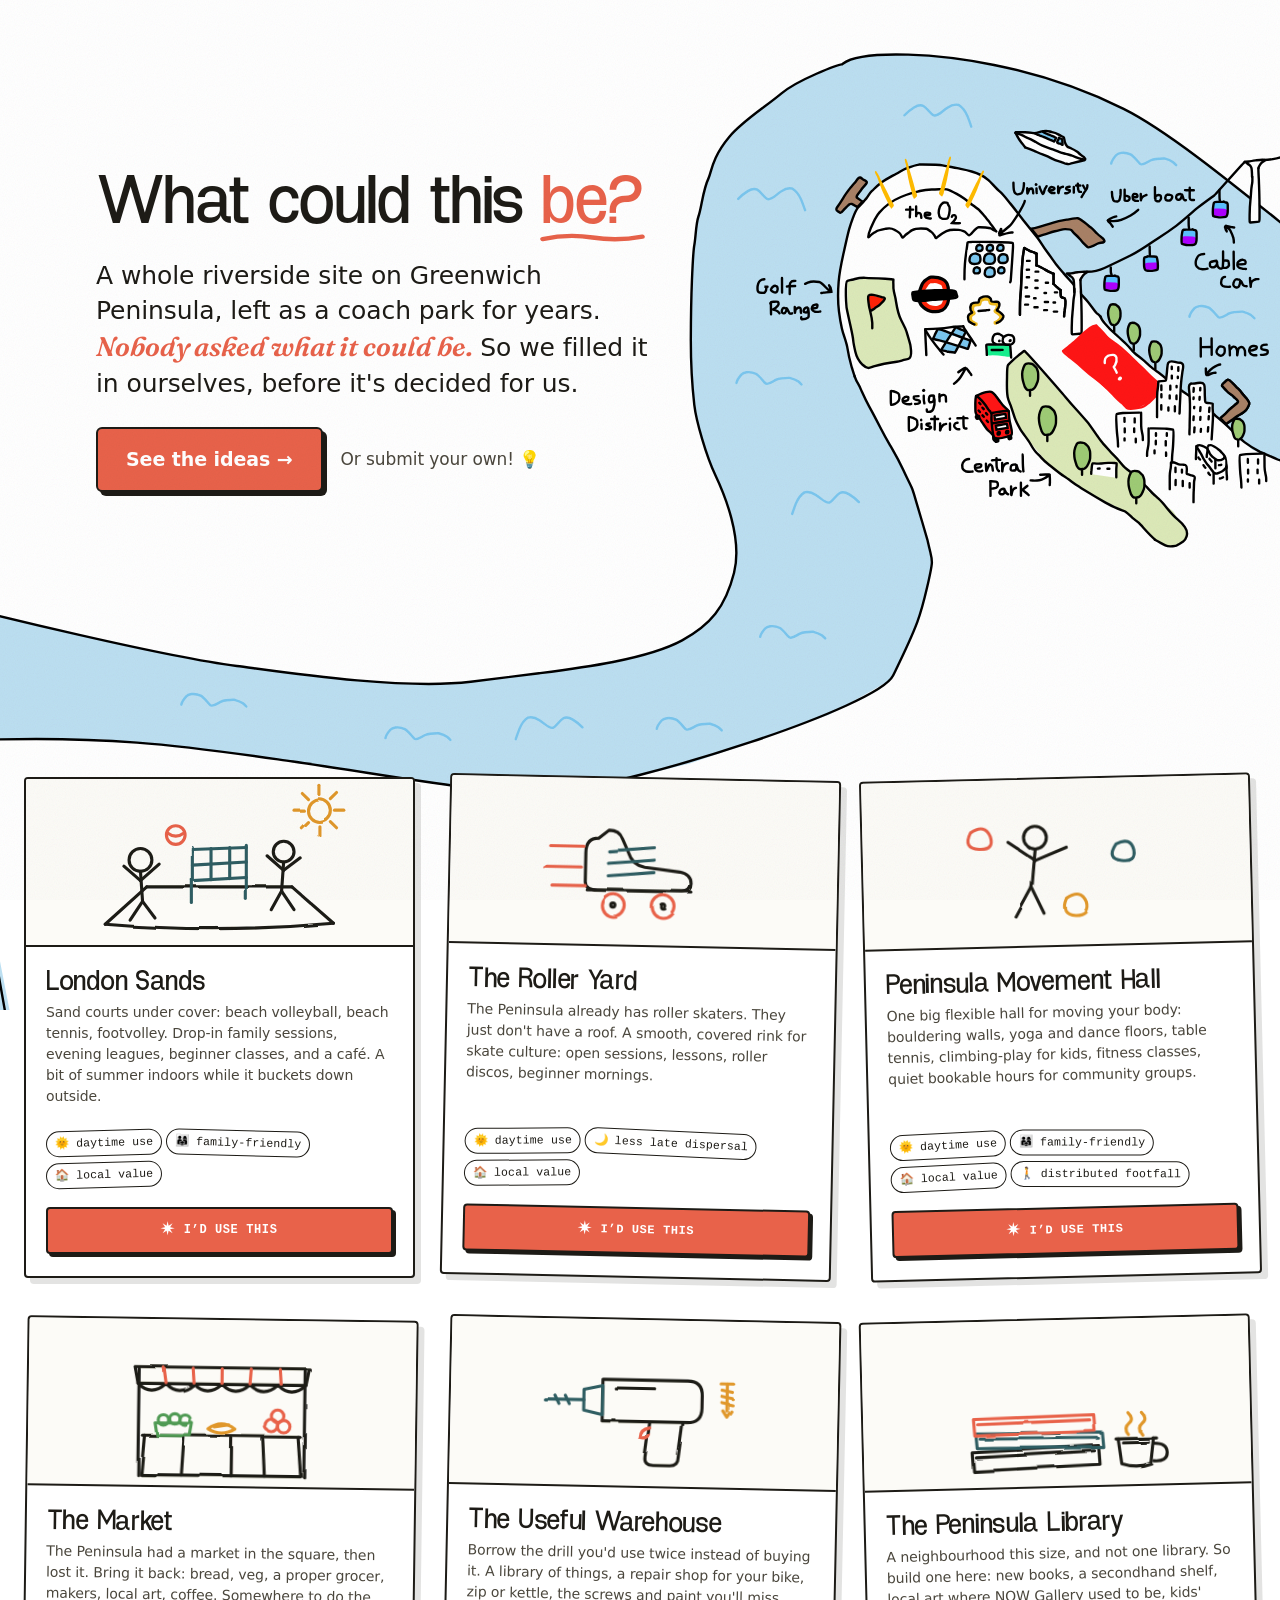
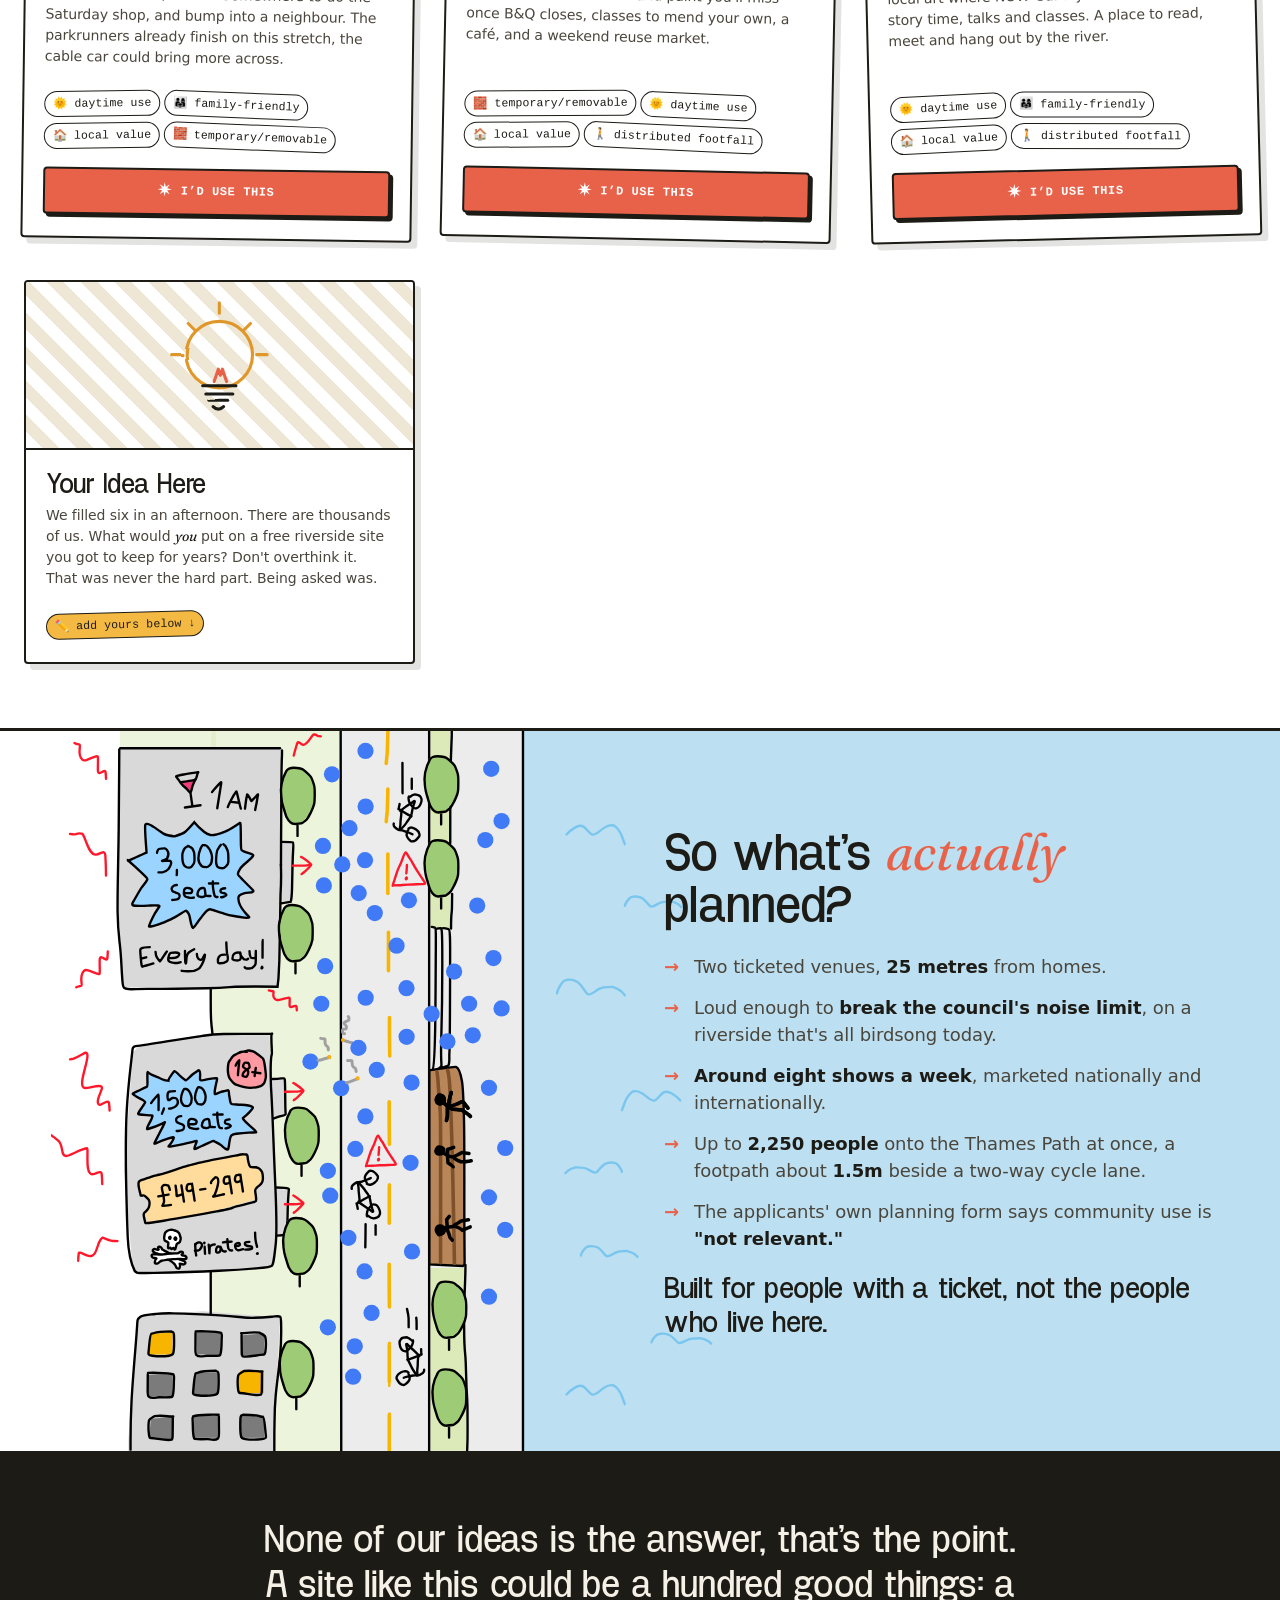
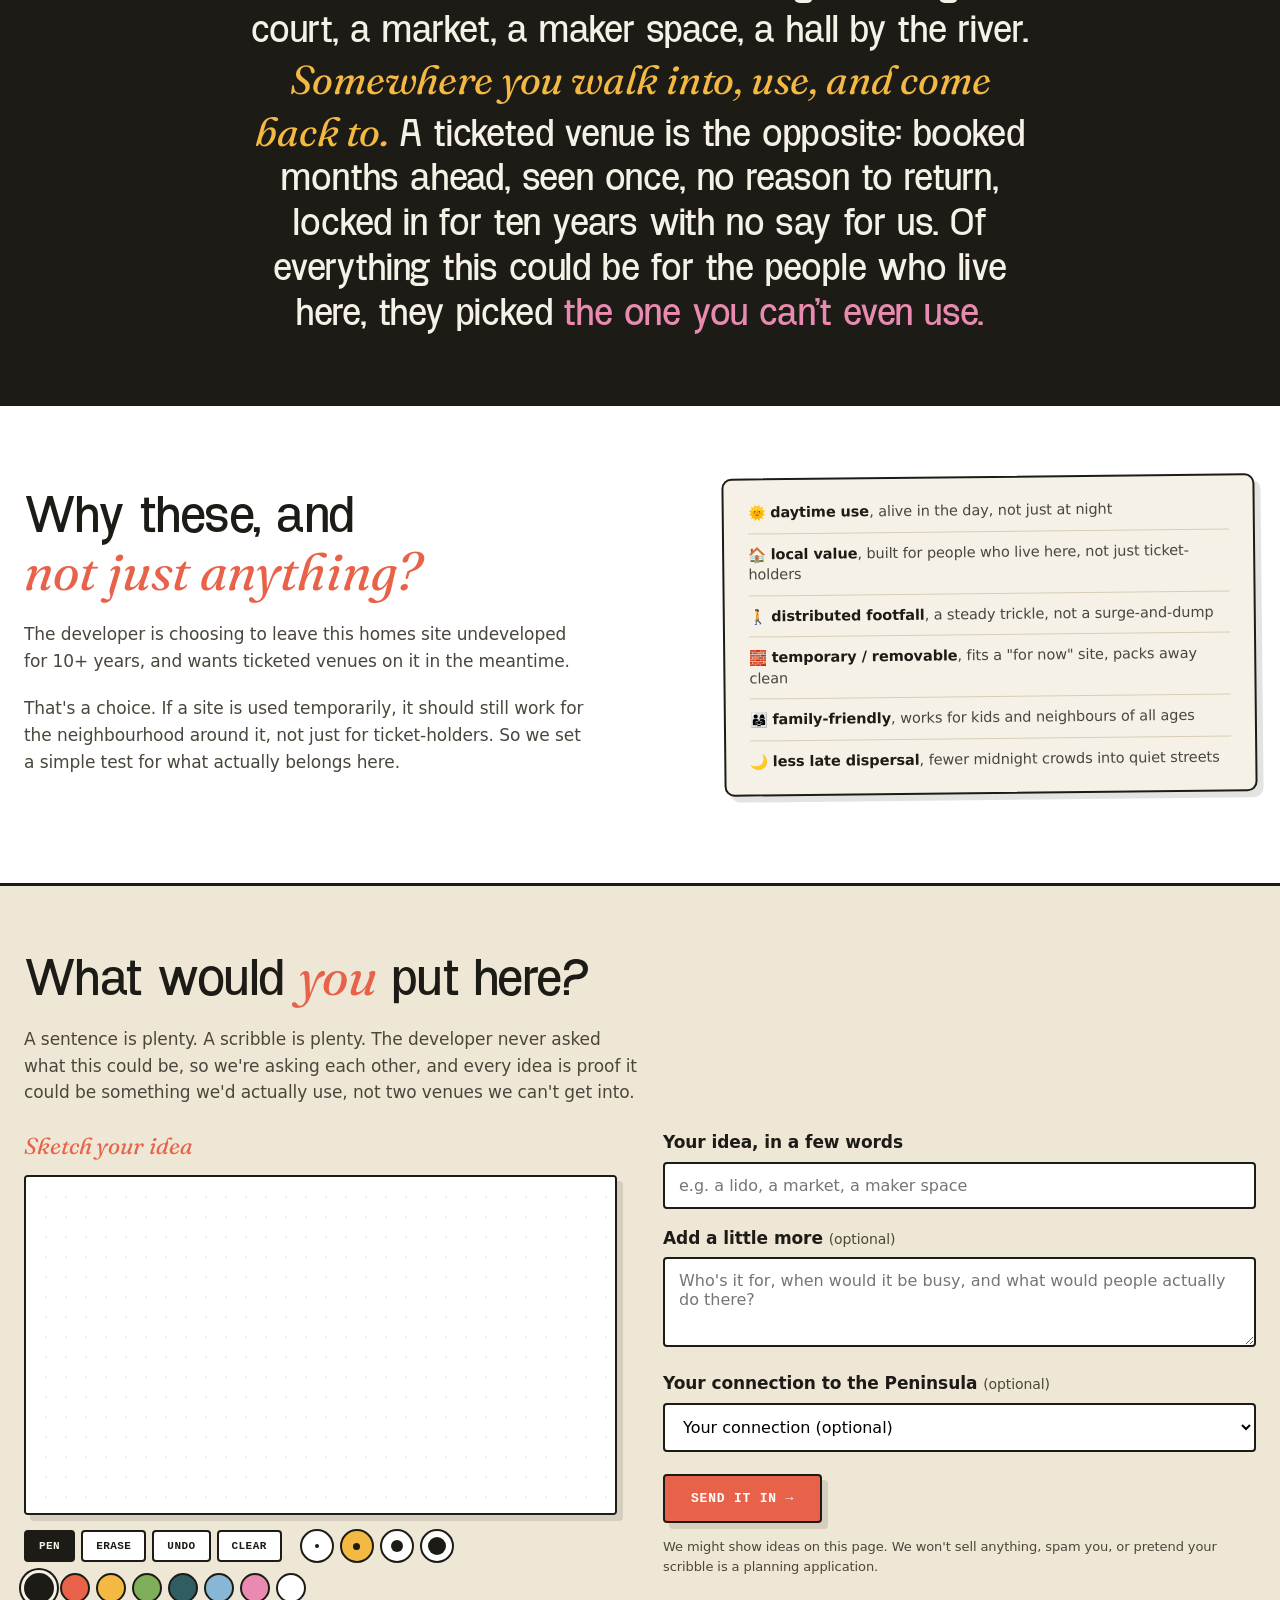
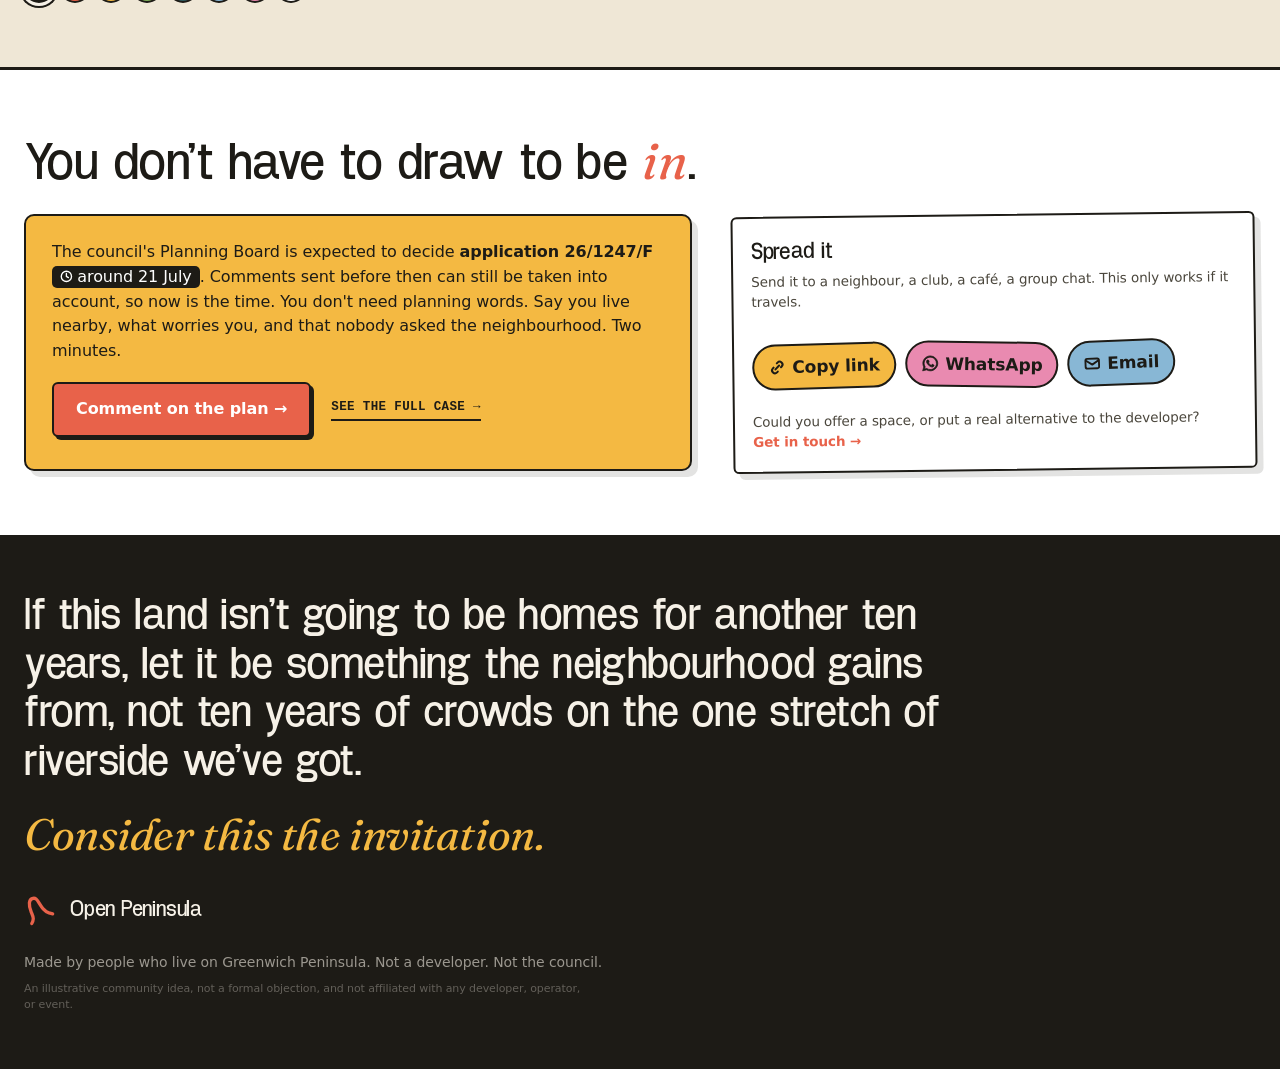
==== commit 0b53e66d: "imagine: plainer emotional noise bullet" ====
--- a/imagine/index.html
+++ b/imagine/index.html
@@ -314,7 +314,7 @@
       <div class="reveal-body">
         <ul class="reveal-facts">
           <li>Two ticketed venues, <strong>25 metres</strong> from homes.</li>
-          <li>Even <strong>their own acoustician</strong> says it breaks the council's noise limit, on a riverside their survey calls birdsong-quiet.</li>
+          <li>Loud enough to <strong>break the council's noise limit</strong>, on a riverside that's all birdsong today.</li>
           <li><strong>Around eight shows a week</strong>, marketed nationally and internationally.</li>
           <li>Up to <strong>2,250 people</strong> onto the Thames Path at once, a footpath about <strong>1.5m</strong> beside a two-way cycle lane.</li>
           <li>The applicants' own planning form says community use is <strong>"not relevant."</strong></li>
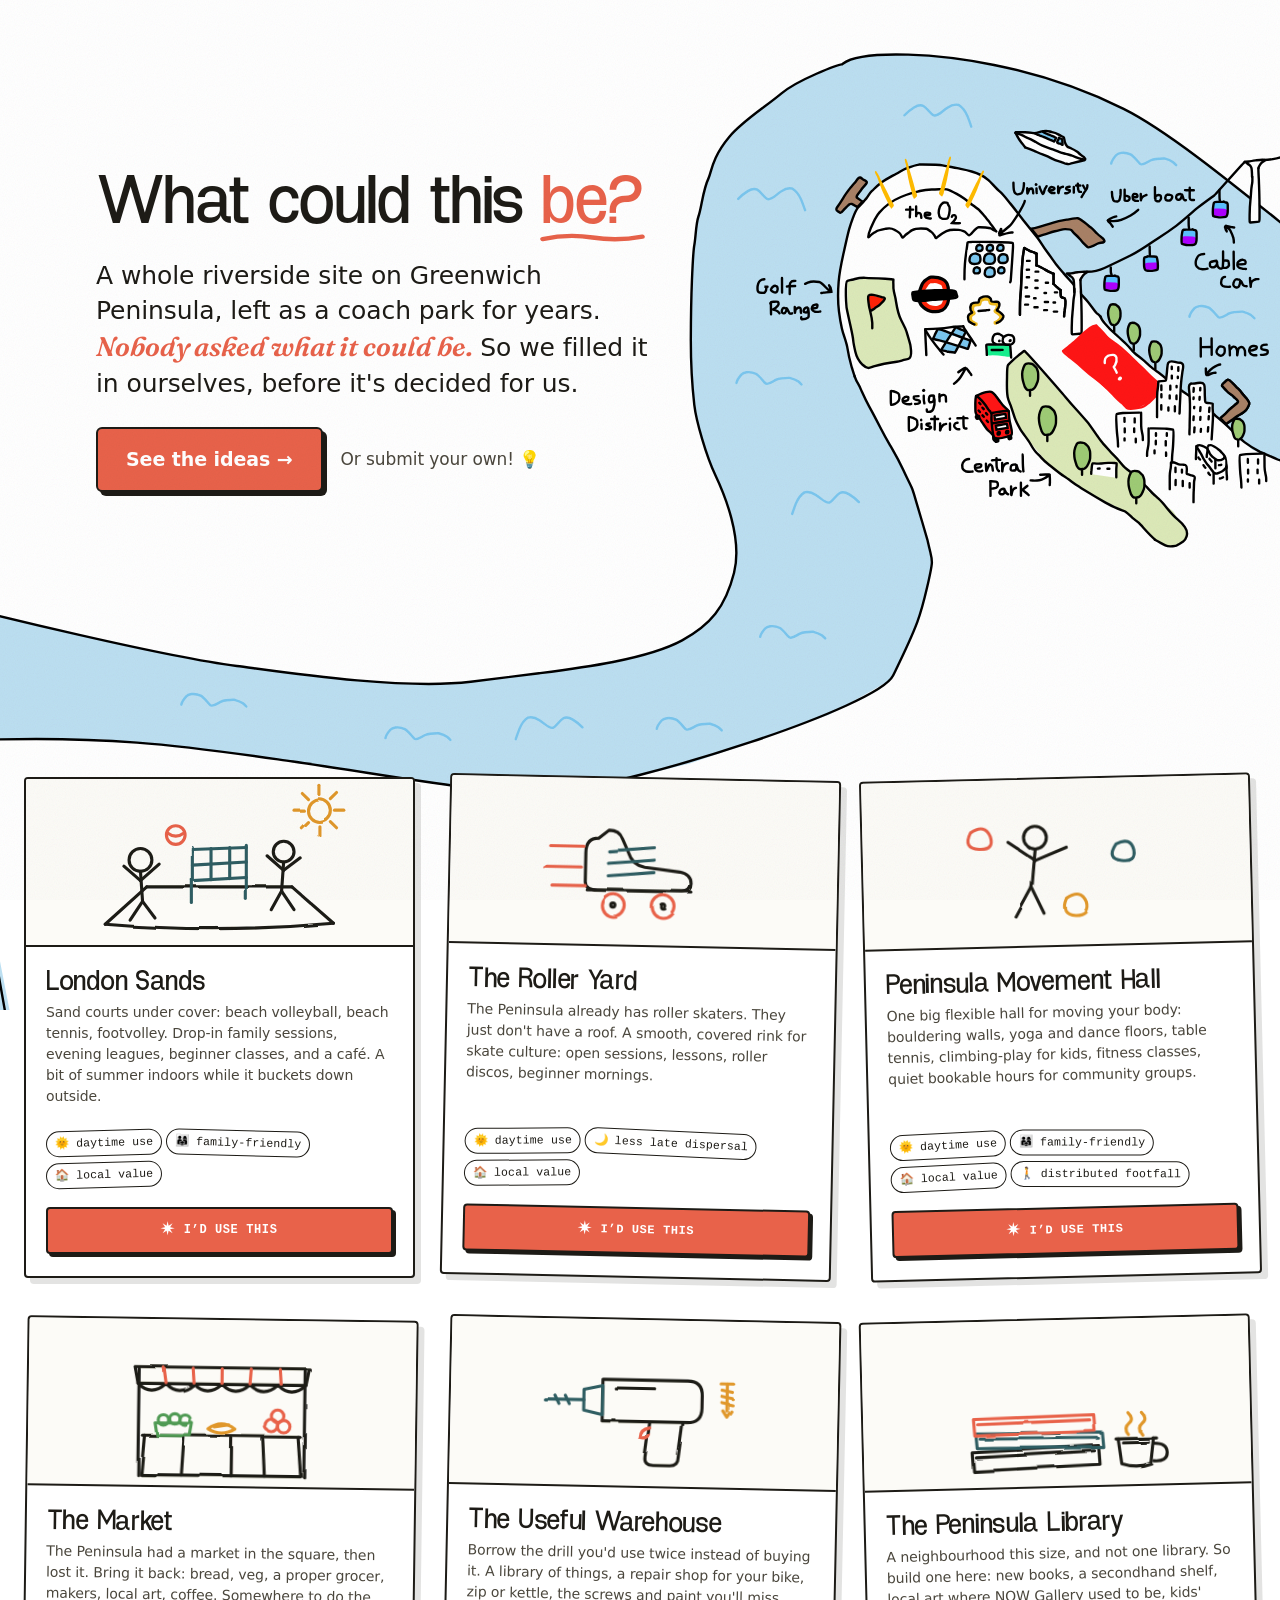
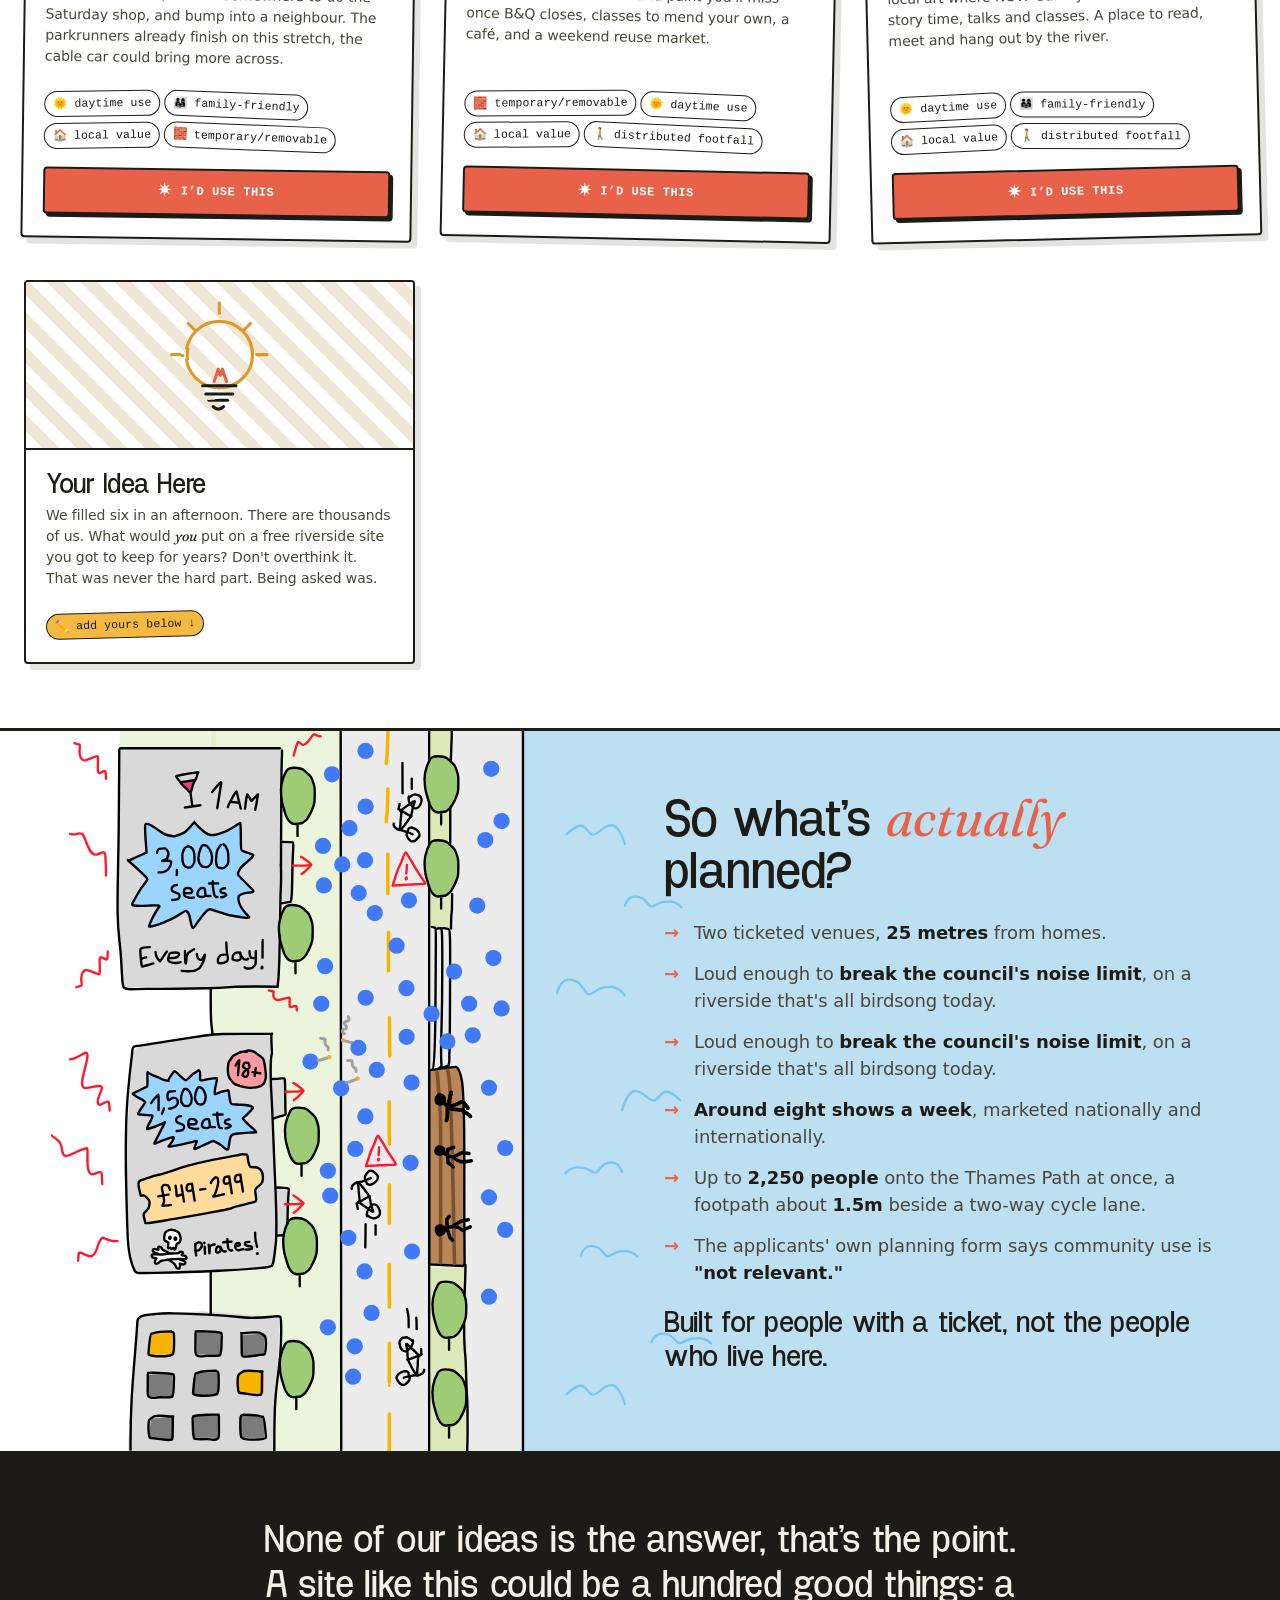
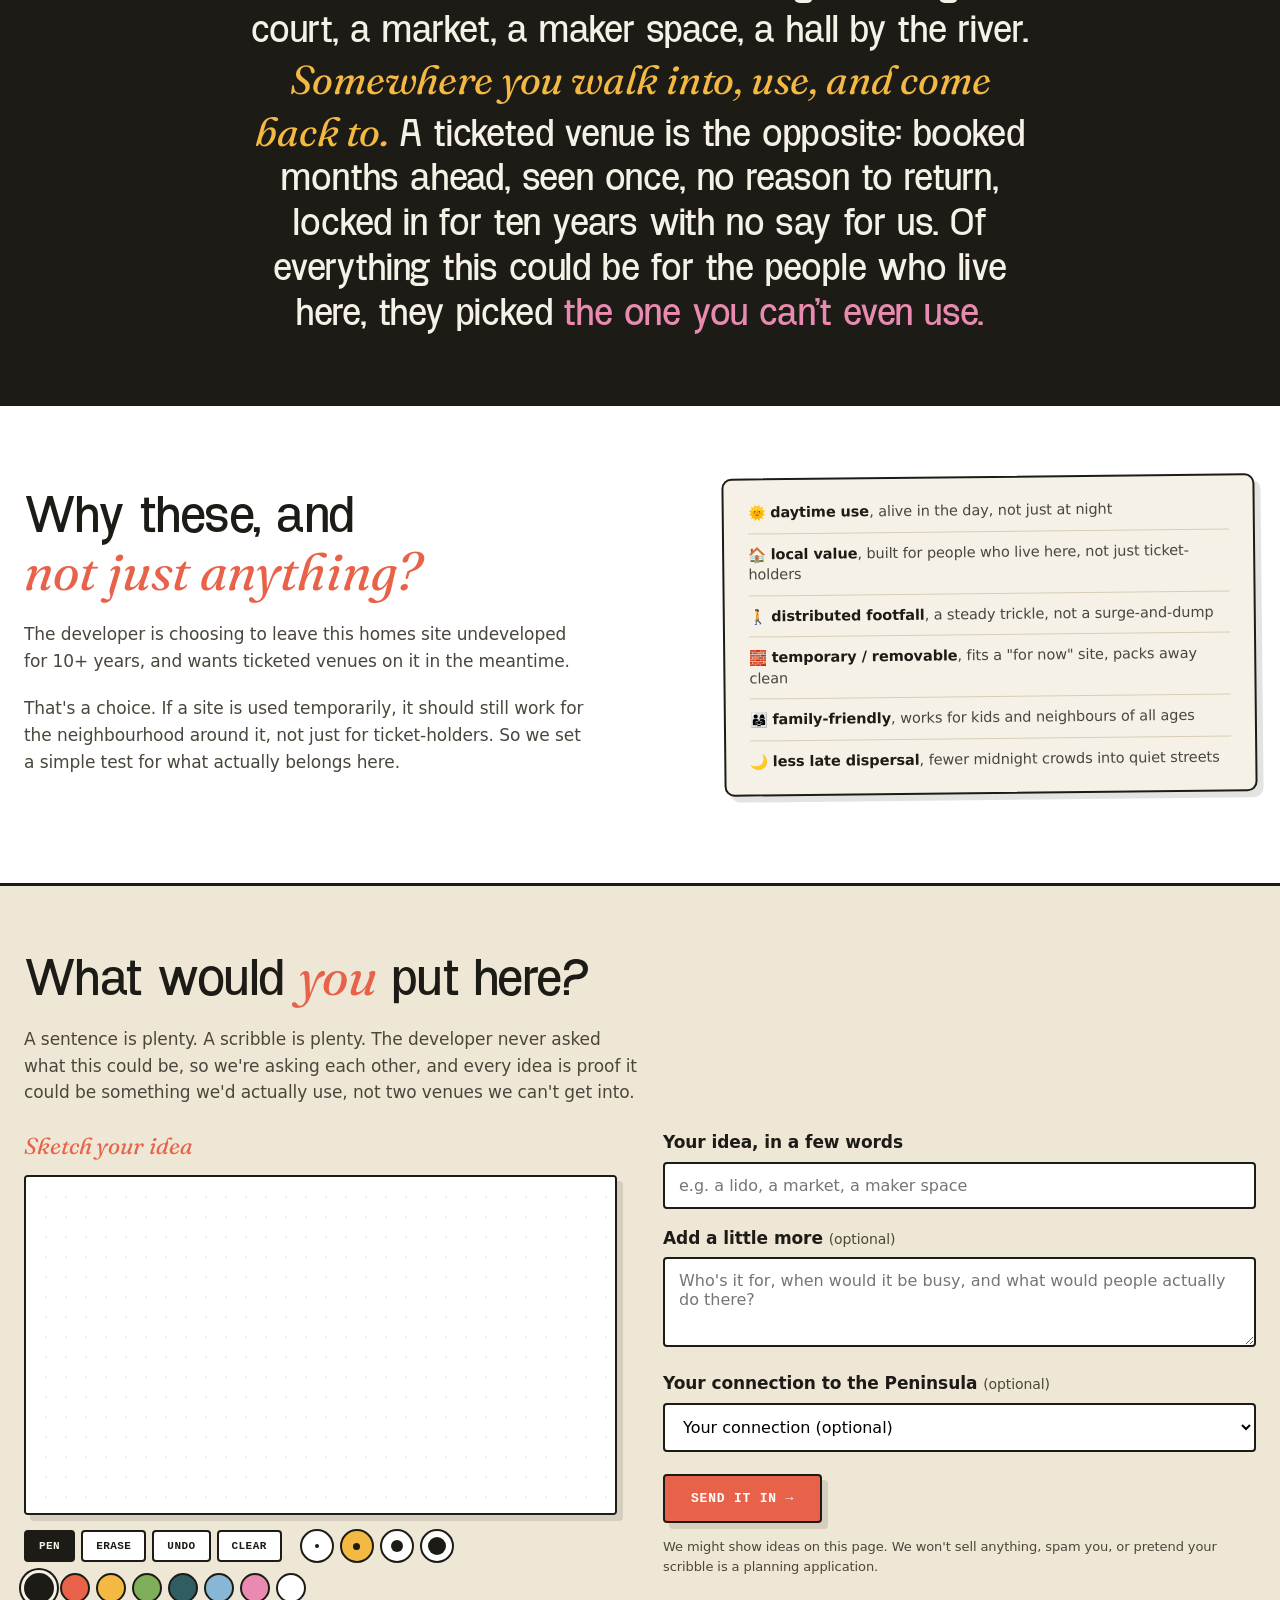
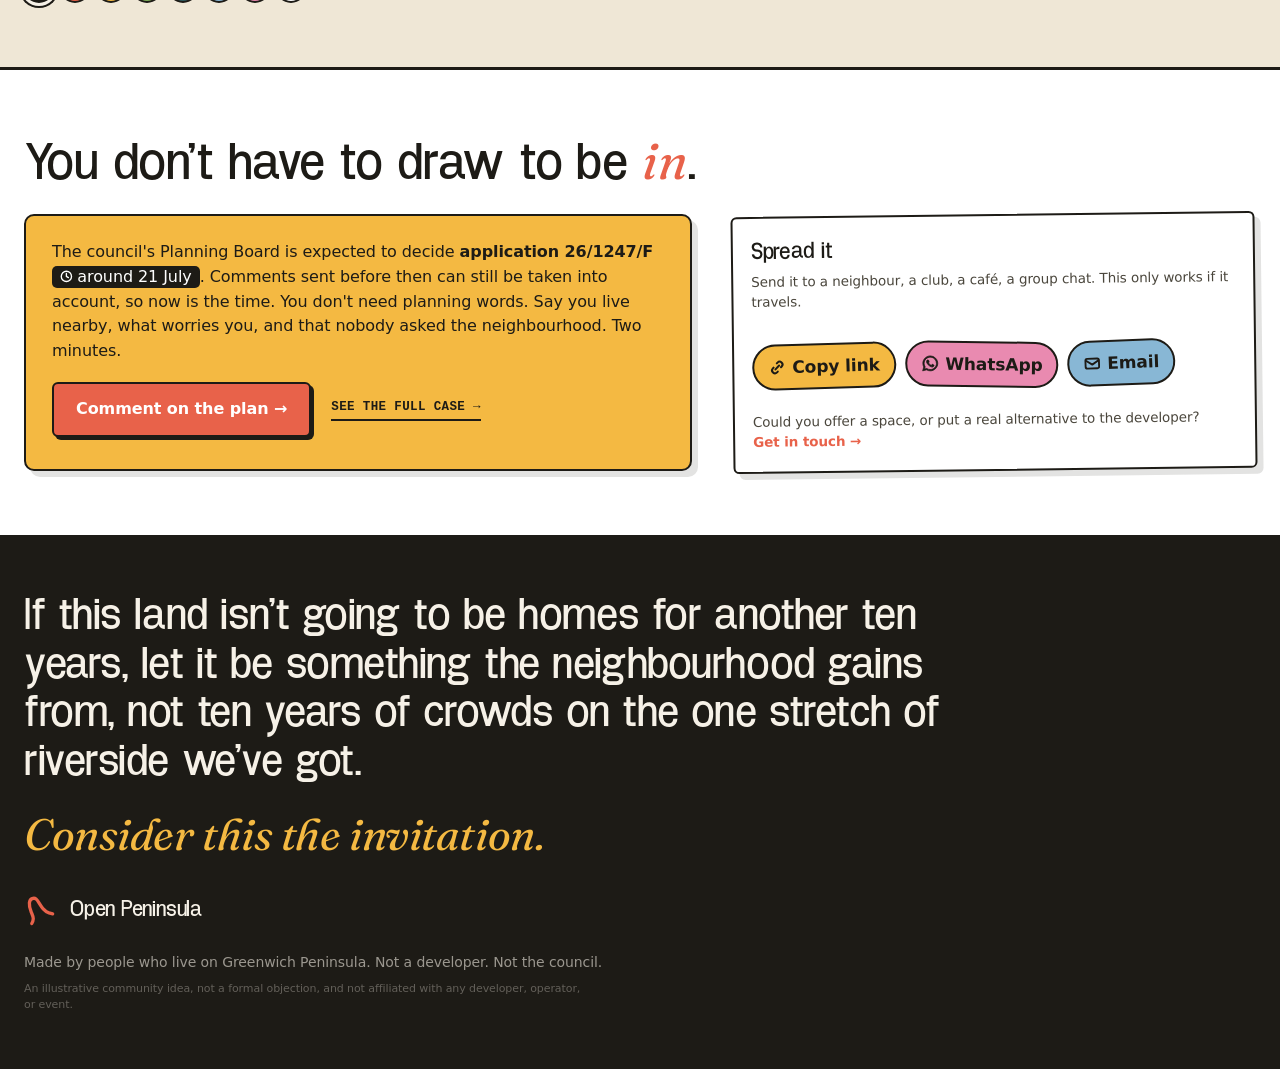
==== commit eca6fbba: "imagine: re-add plain noise bullet" ====
--- a/imagine/index.html
+++ b/imagine/index.html
@@ -315,6 +315,7 @@
         <ul class="reveal-facts">
           <li>Two ticketed venues, <strong>25 metres</strong> from homes.</li>
           <li>Loud enough to <strong>break the council's noise limit</strong>, on a riverside that's all birdsong today.</li>
+          <li>Loud enough to <strong>break the council's noise limit</strong>, on a riverside that's all birdsong today.</li>
           <li><strong>Around eight shows a week</strong>, marketed nationally and internationally.</li>
           <li>Up to <strong>2,250 people</strong> onto the Thames Path at once, a footpath about <strong>1.5m</strong> beside a two-way cycle lane.</li>
           <li>The applicants' own planning form says community use is <strong>"not relevant."</strong></li>
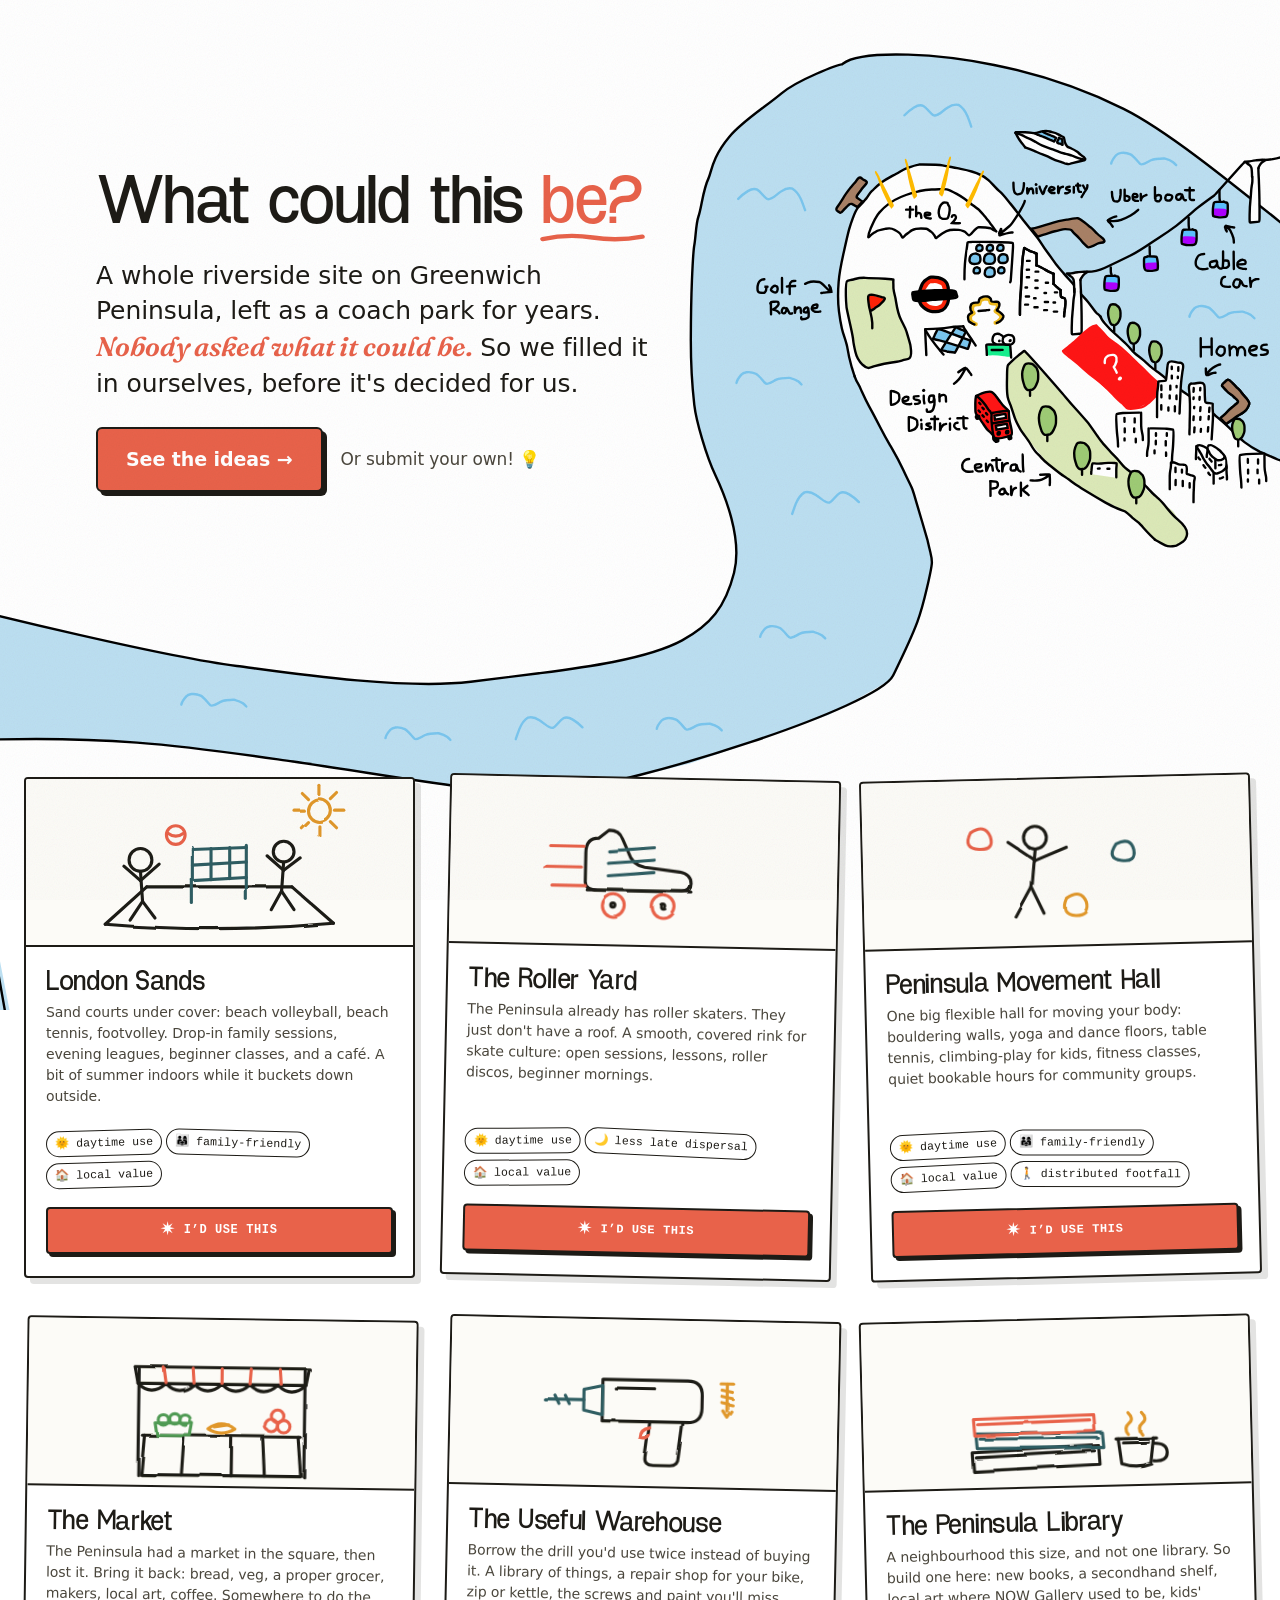
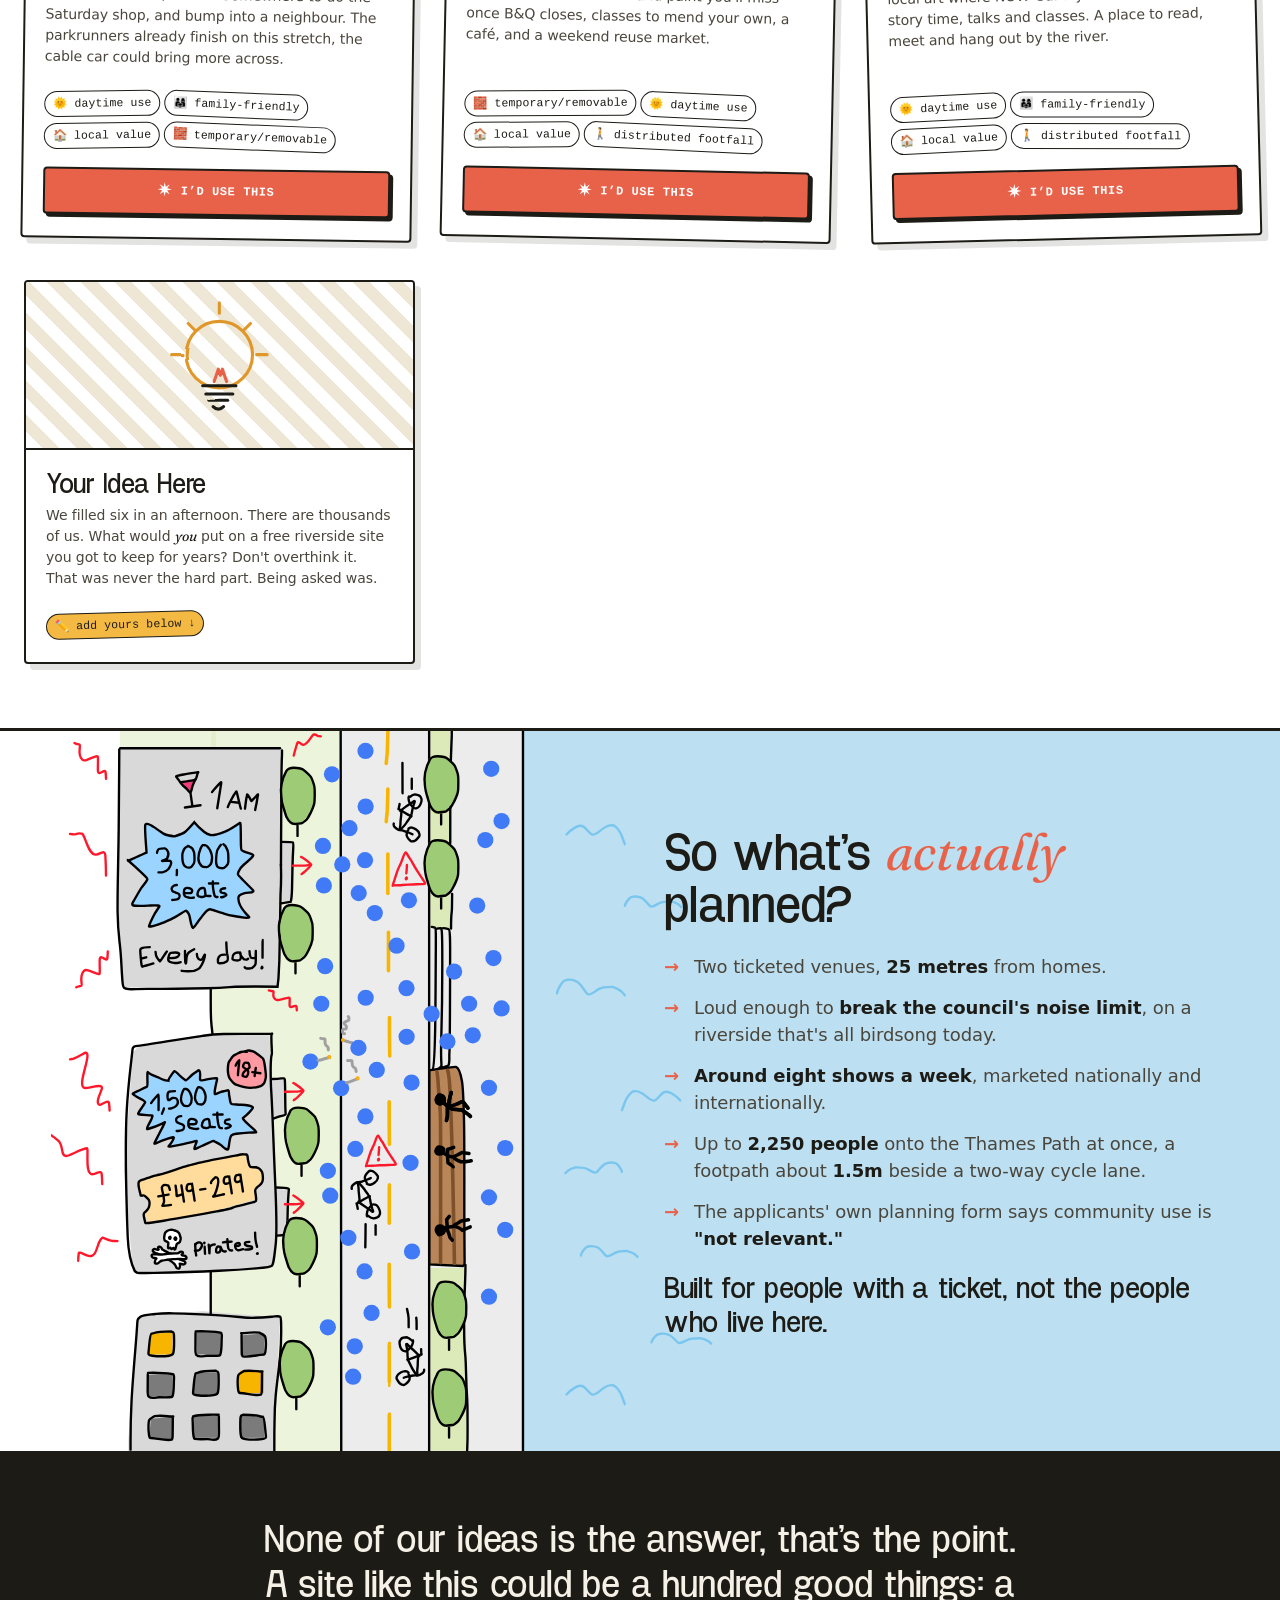
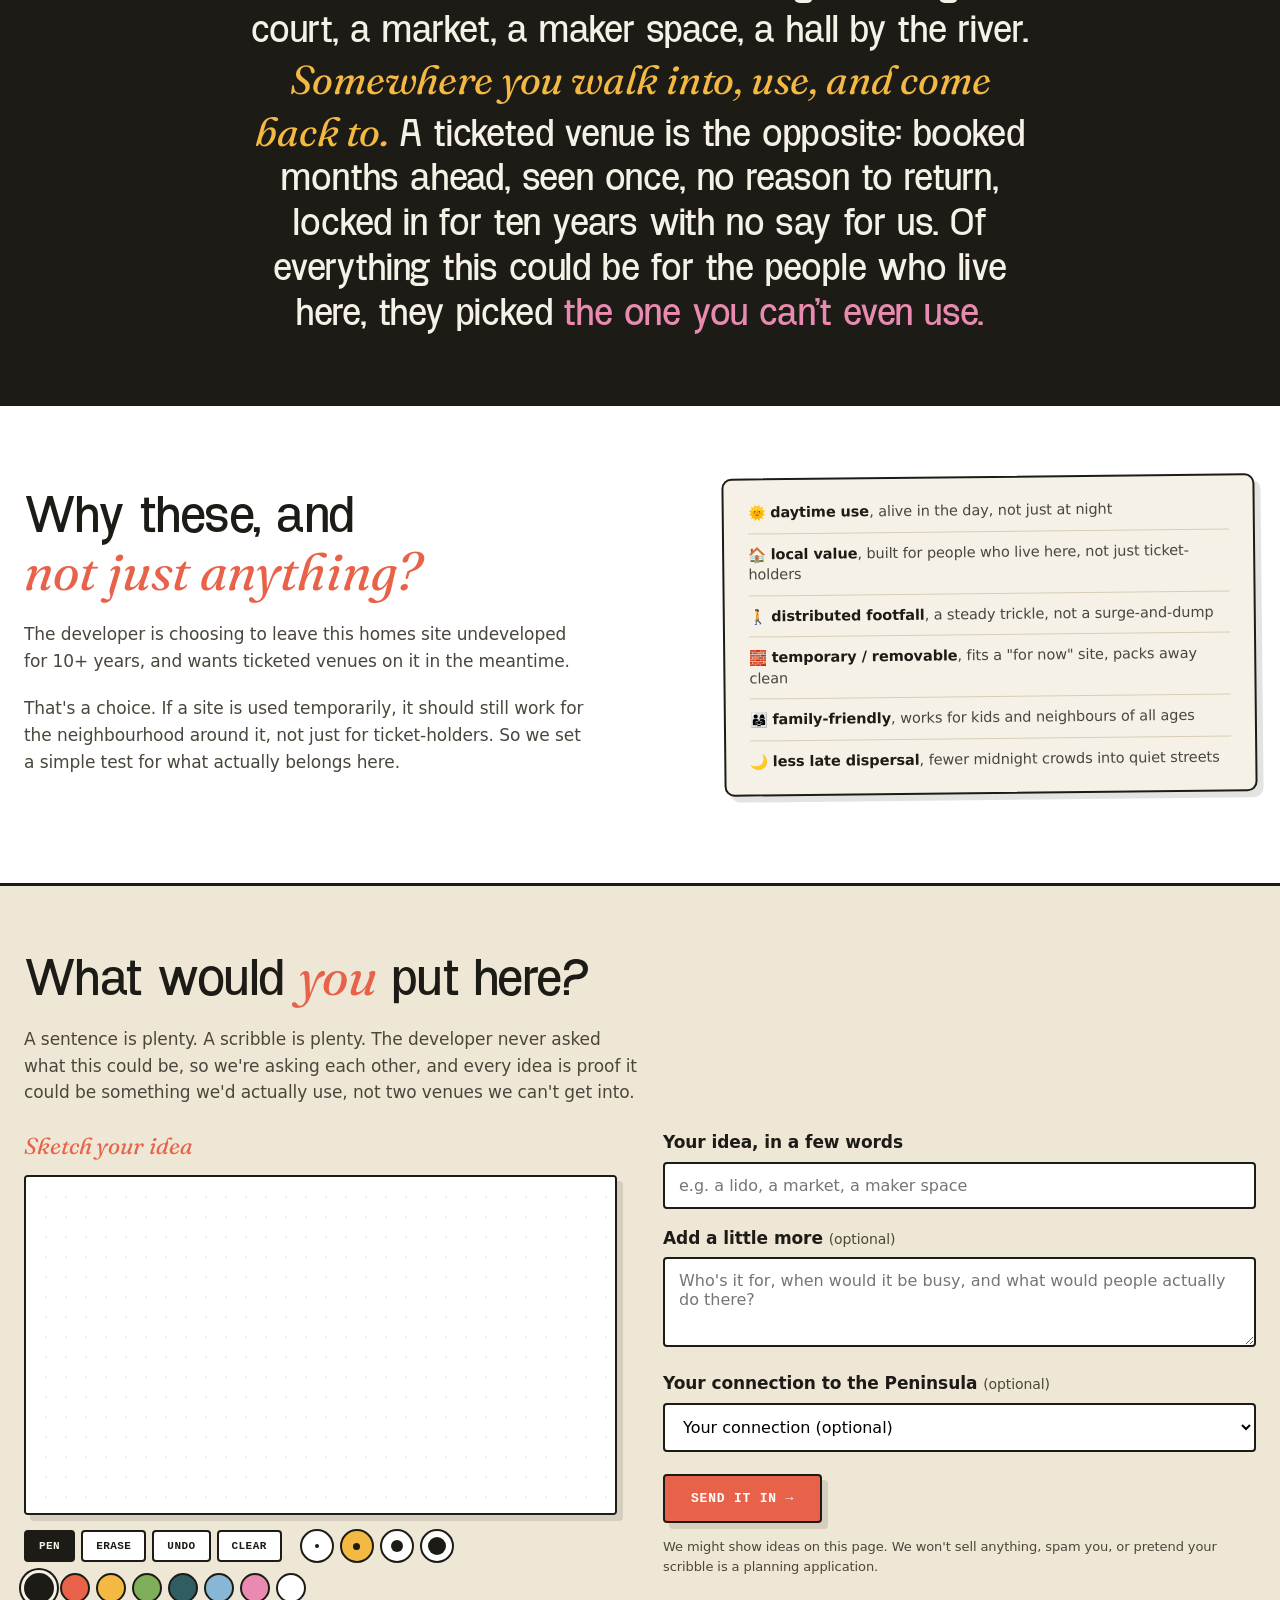
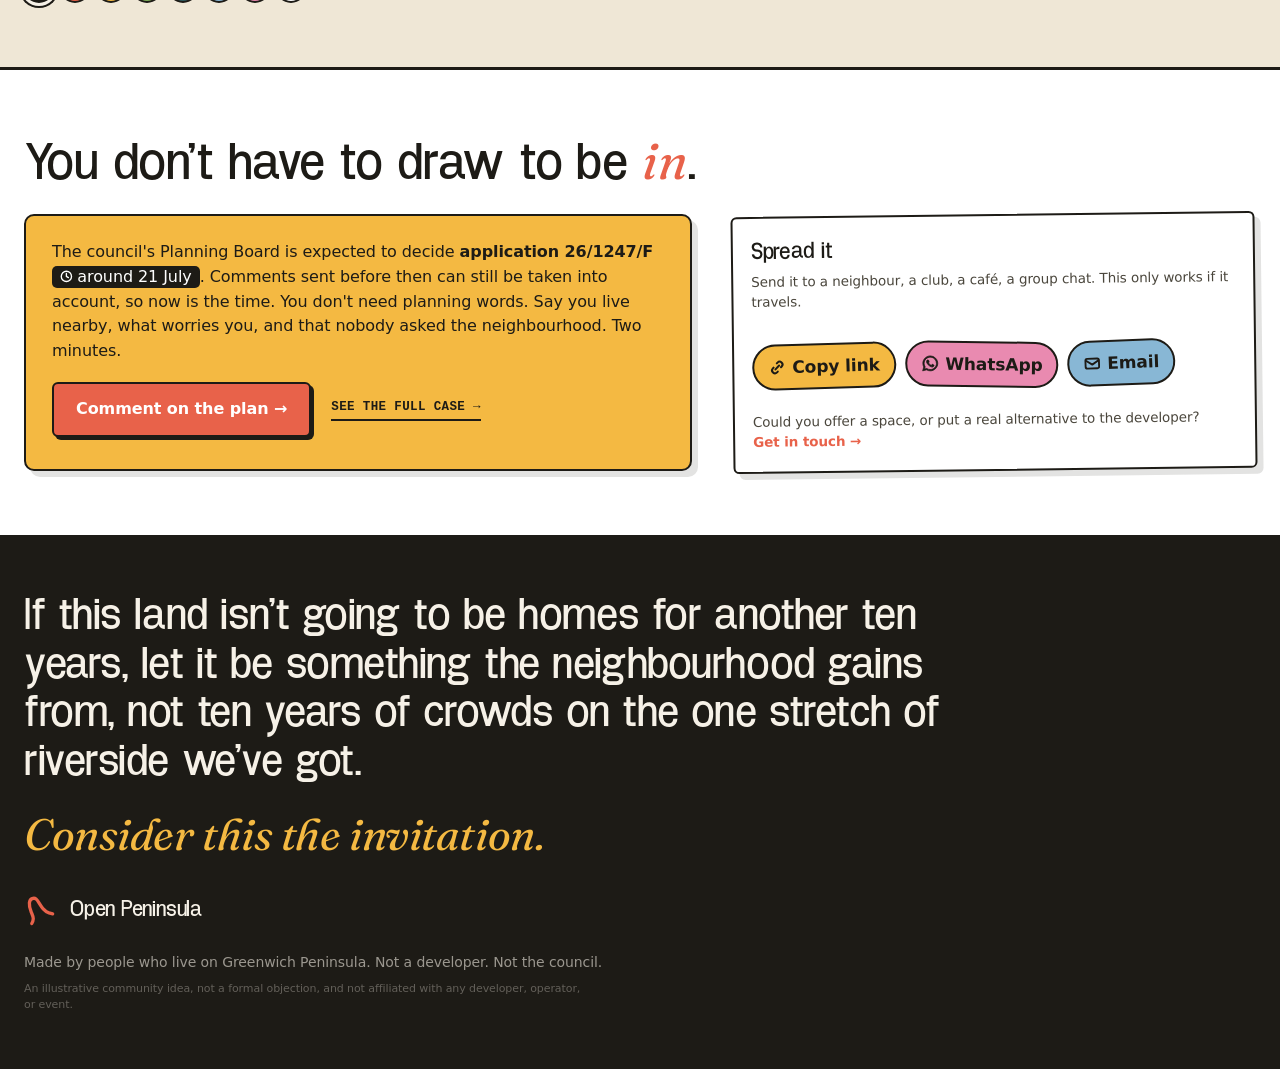
==== commit f959e31f: "imagine: dedupe noise bullet" ====
--- a/imagine/index.html
+++ b/imagine/index.html
@@ -315,7 +315,6 @@
         <ul class="reveal-facts">
           <li>Two ticketed venues, <strong>25 metres</strong> from homes.</li>
           <li>Loud enough to <strong>break the council's noise limit</strong>, on a riverside that's all birdsong today.</li>
-          <li>Loud enough to <strong>break the council's noise limit</strong>, on a riverside that's all birdsong today.</li>
           <li><strong>Around eight shows a week</strong>, marketed nationally and internationally.</li>
           <li>Up to <strong>2,250 people</strong> onto the Thames Path at once, a footpath about <strong>1.5m</strong> beside a two-way cycle lane.</li>
           <li>The applicants' own planning form says community use is <strong>"not relevant."</strong></li>
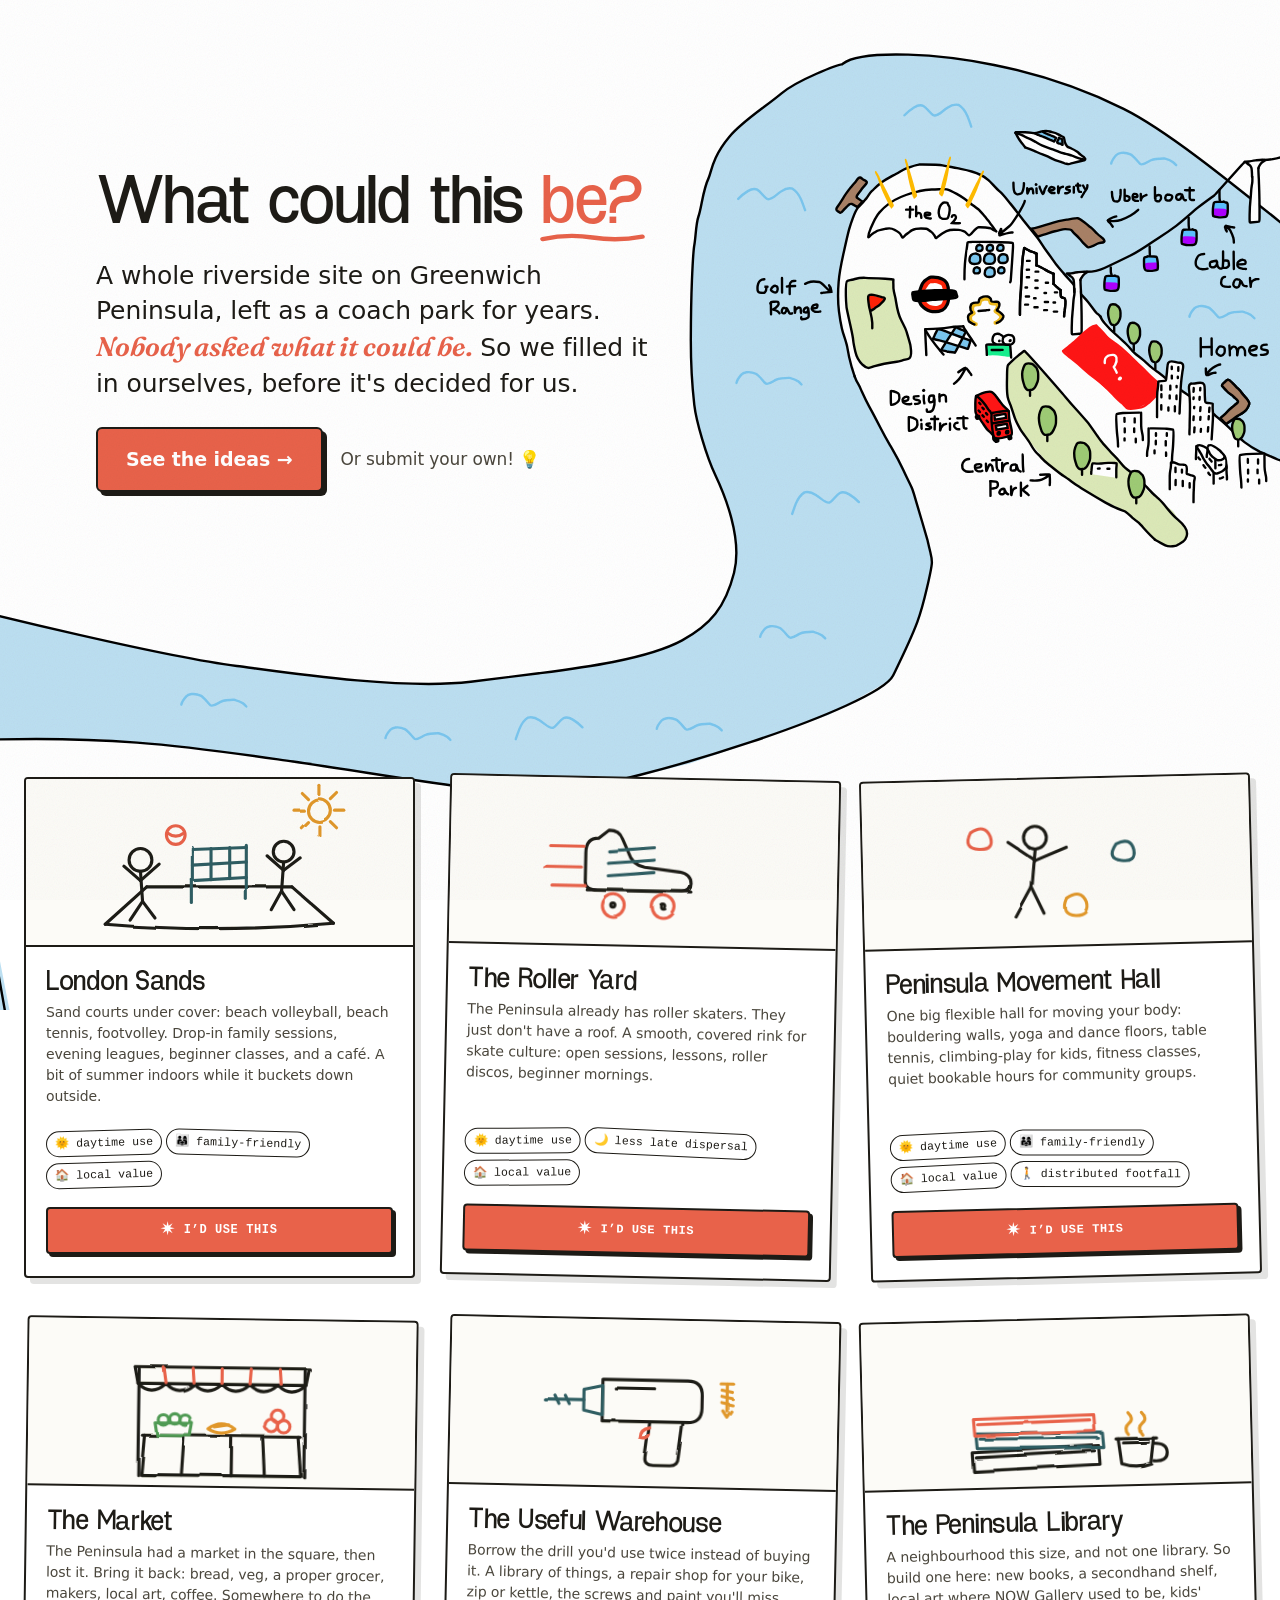
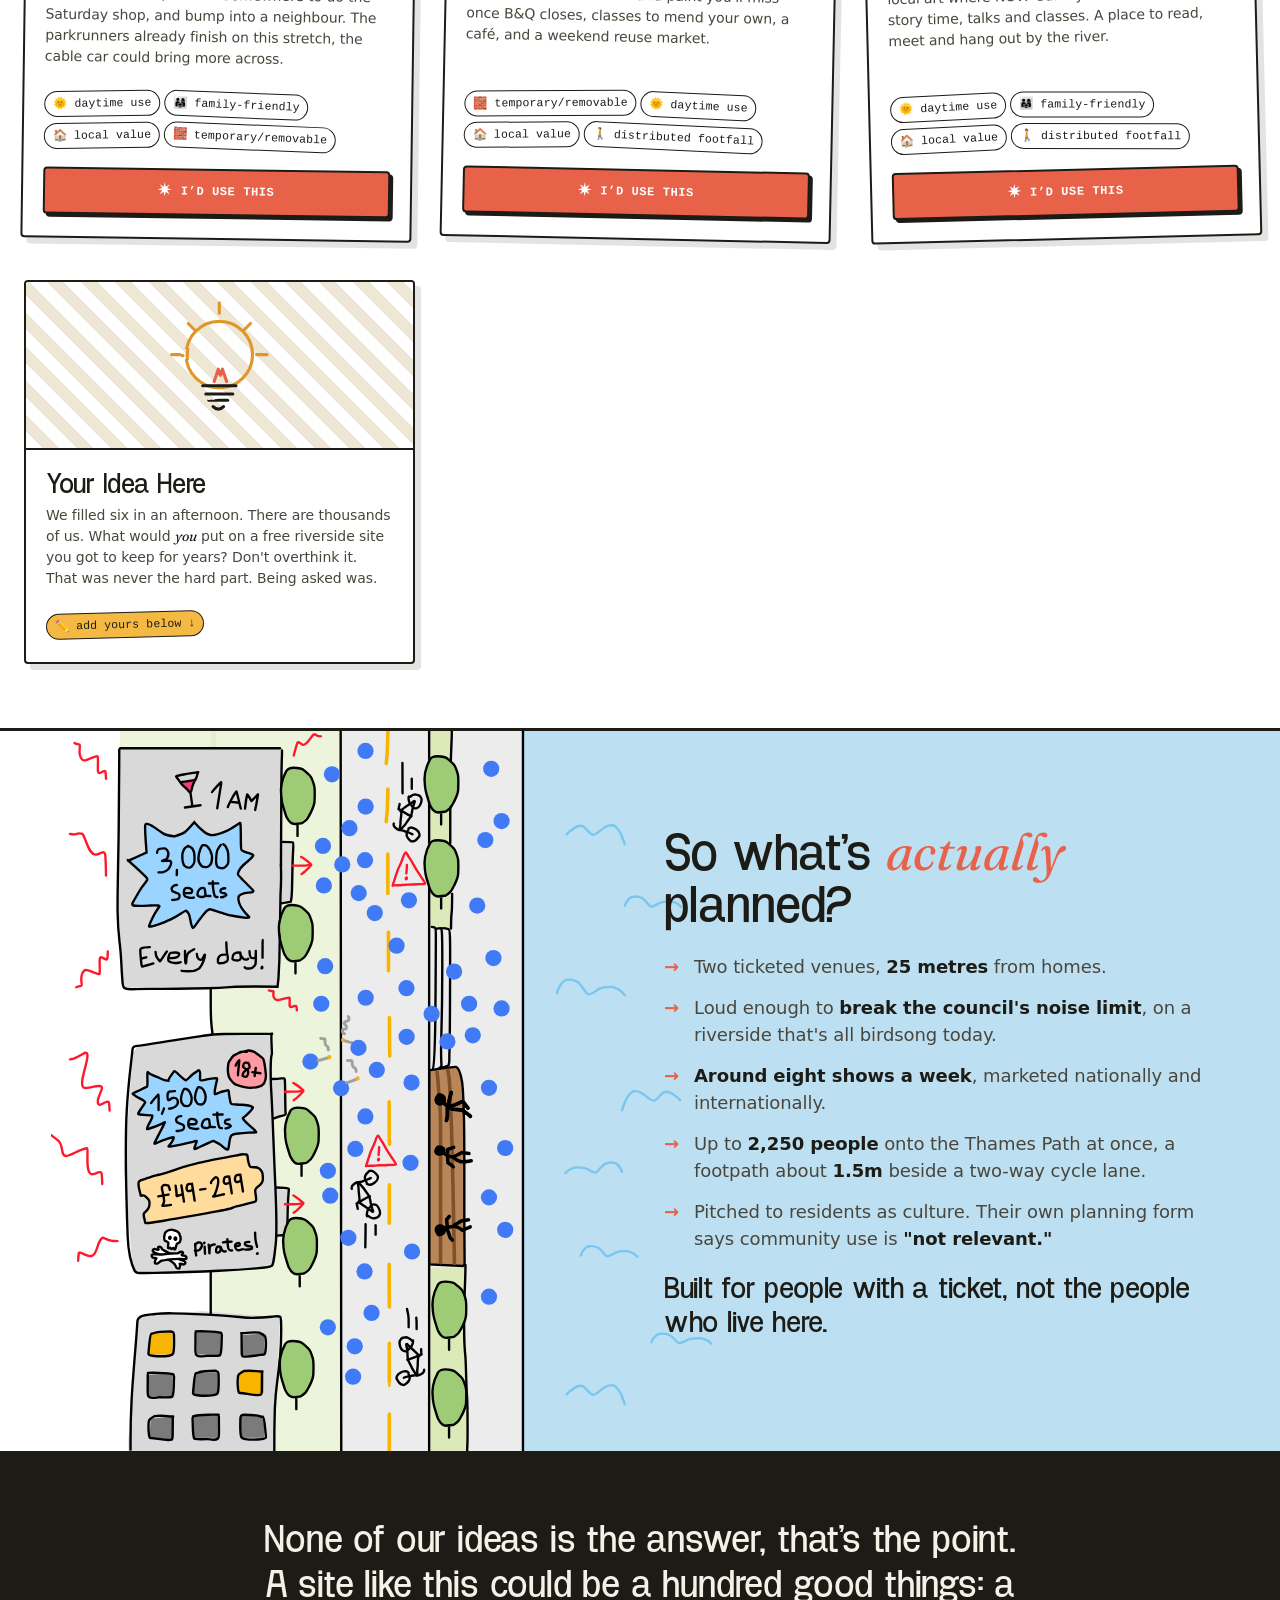
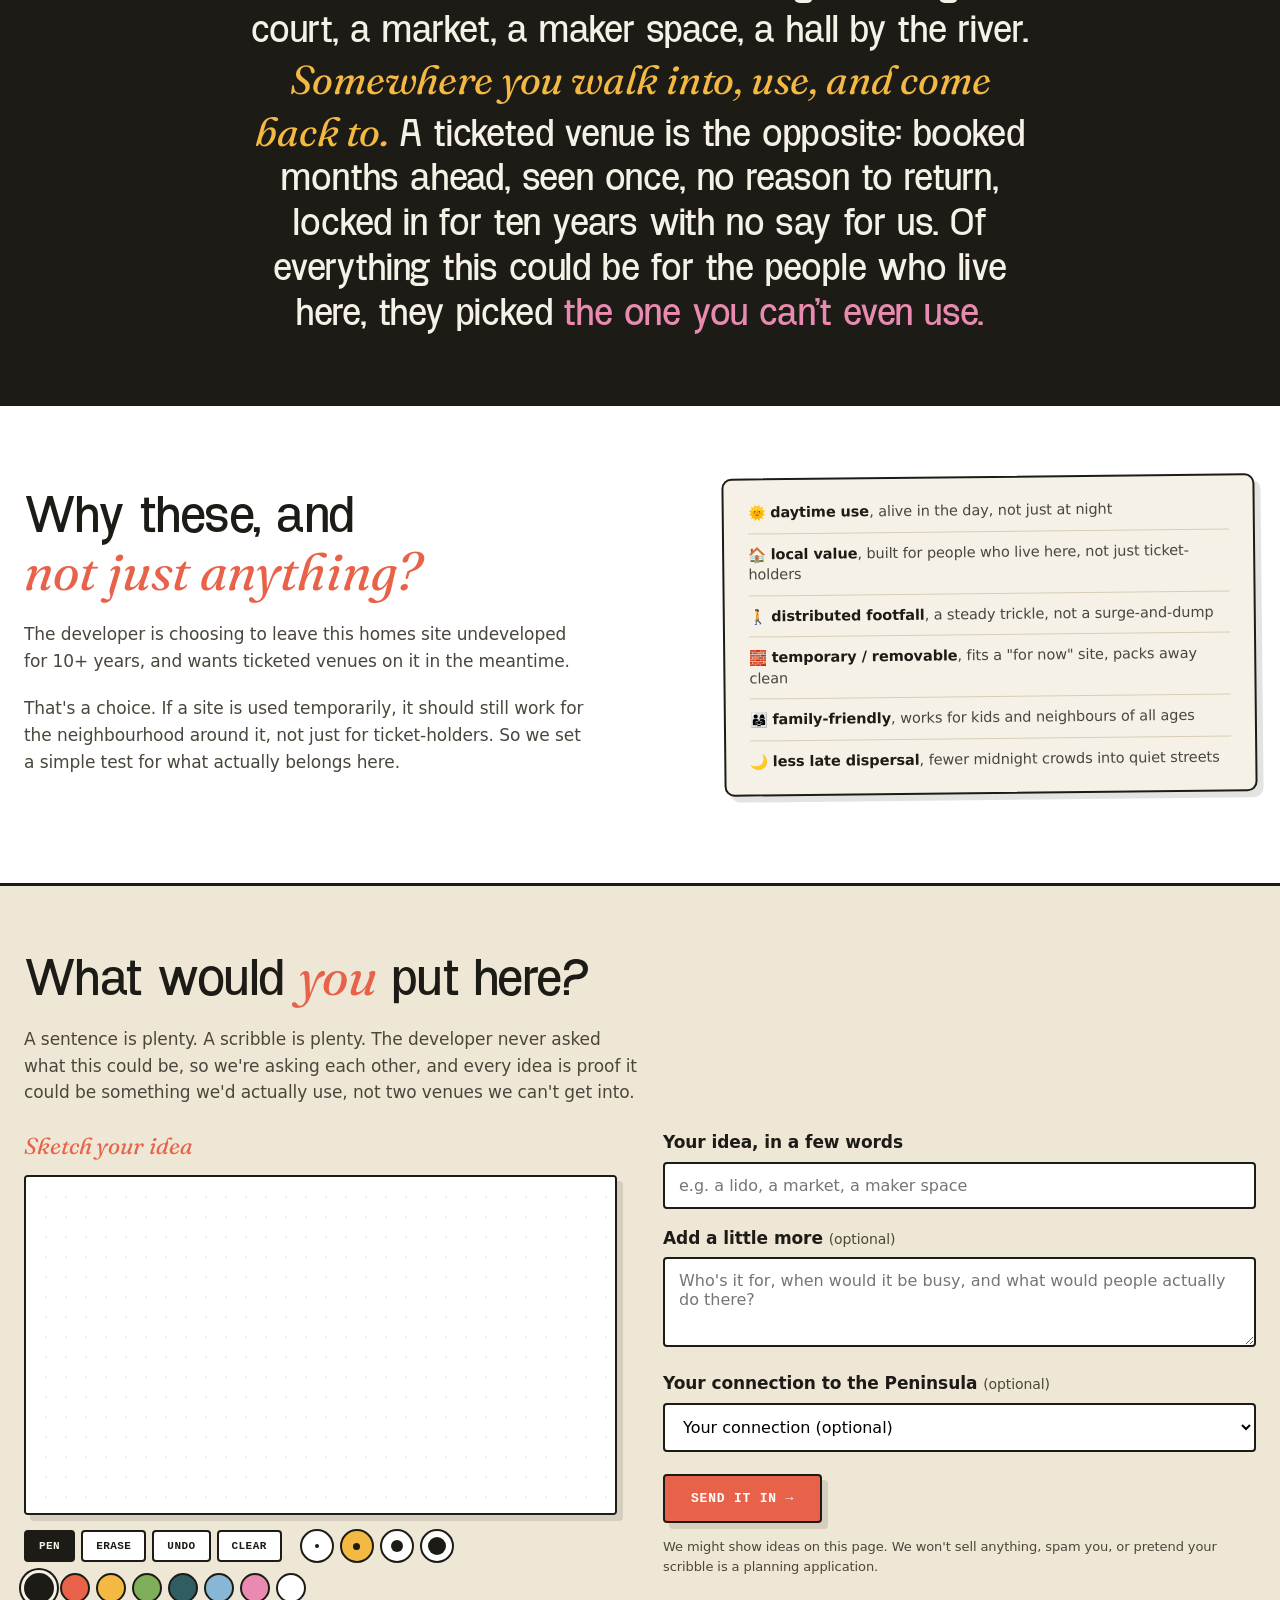
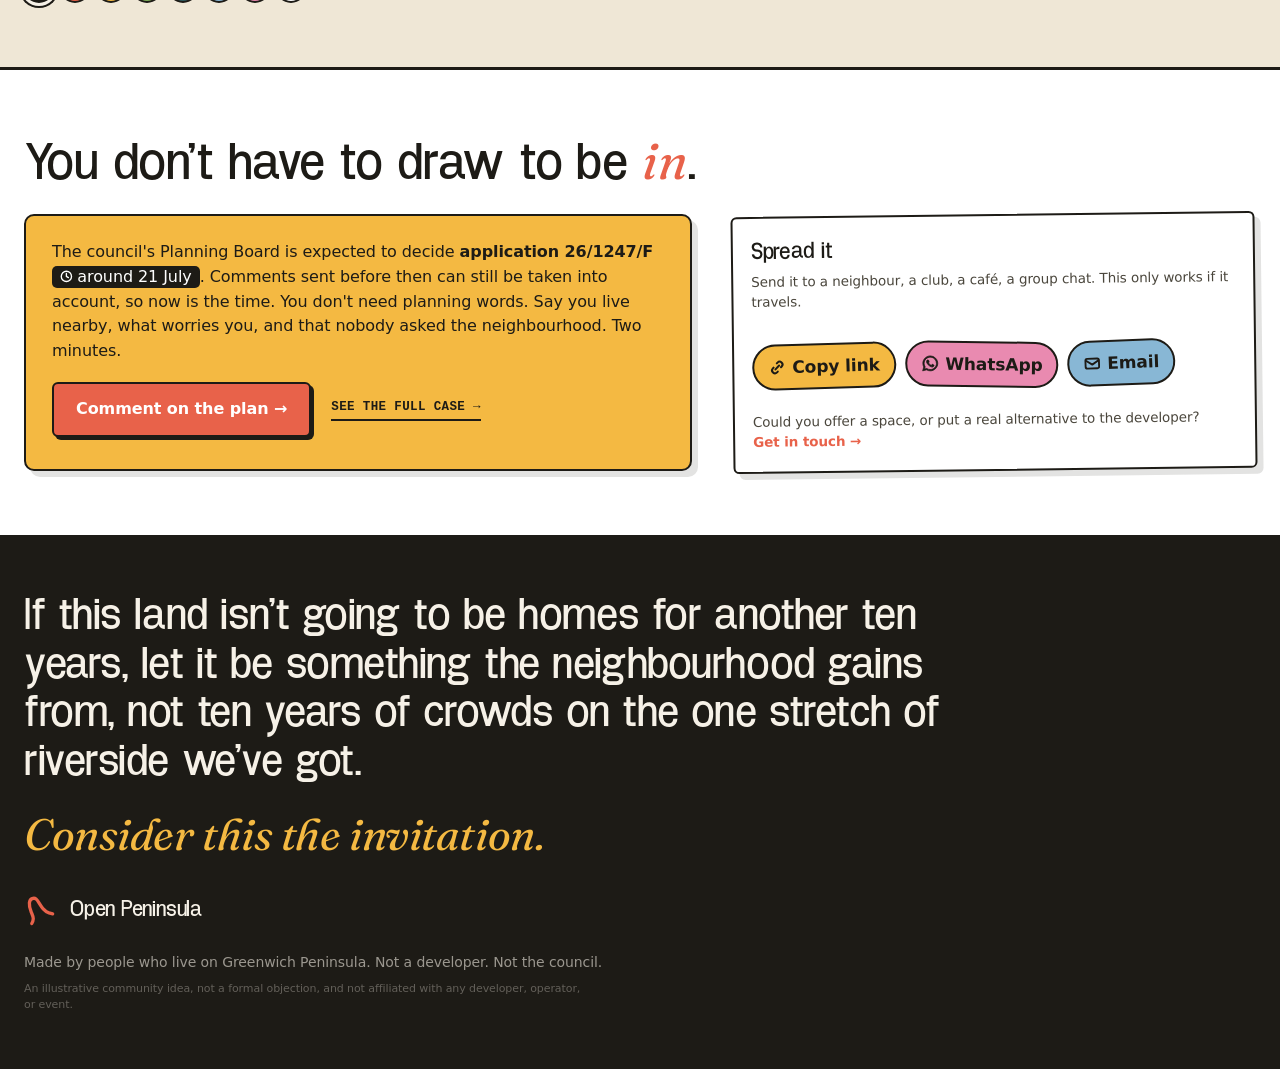
==== commit e3fe6b12: "imagine: sharpen not-relevant bullet with the culture misrepresentation" ====
--- a/imagine/index.html
+++ b/imagine/index.html
@@ -317,7 +317,7 @@
           <li>Loud enough to <strong>break the council's noise limit</strong>, on a riverside that's all birdsong today.</li>
           <li><strong>Around eight shows a week</strong>, marketed nationally and internationally.</li>
           <li>Up to <strong>2,250 people</strong> onto the Thames Path at once, a footpath about <strong>1.5m</strong> beside a two-way cycle lane.</li>
-          <li>The applicants' own planning form says community use is <strong>"not relevant."</strong></li>
+          <li>Pitched to residents as culture. Their own planning form says community use is <strong>"not relevant."</strong></li>
         </ul>
         <p class="reveal-punch">Built for people with a ticket, not the people who live here.</p>
       </div>
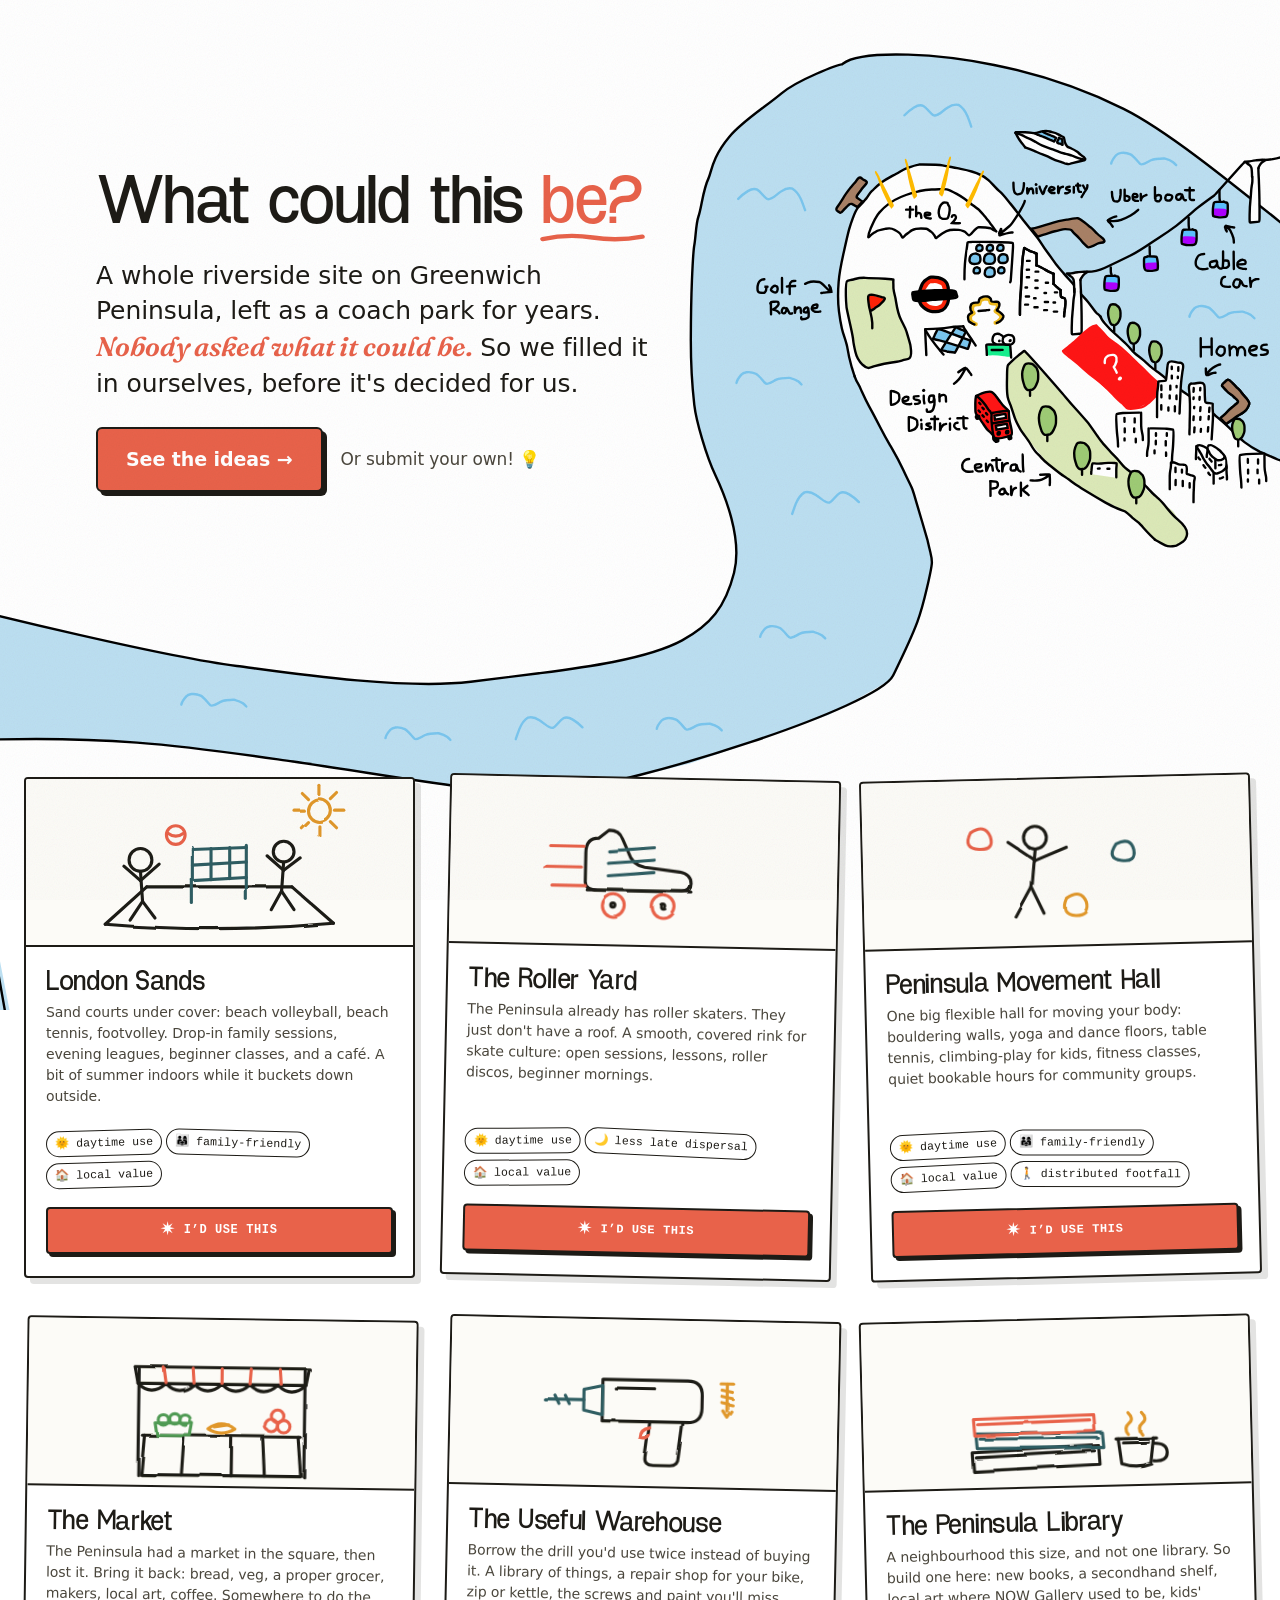
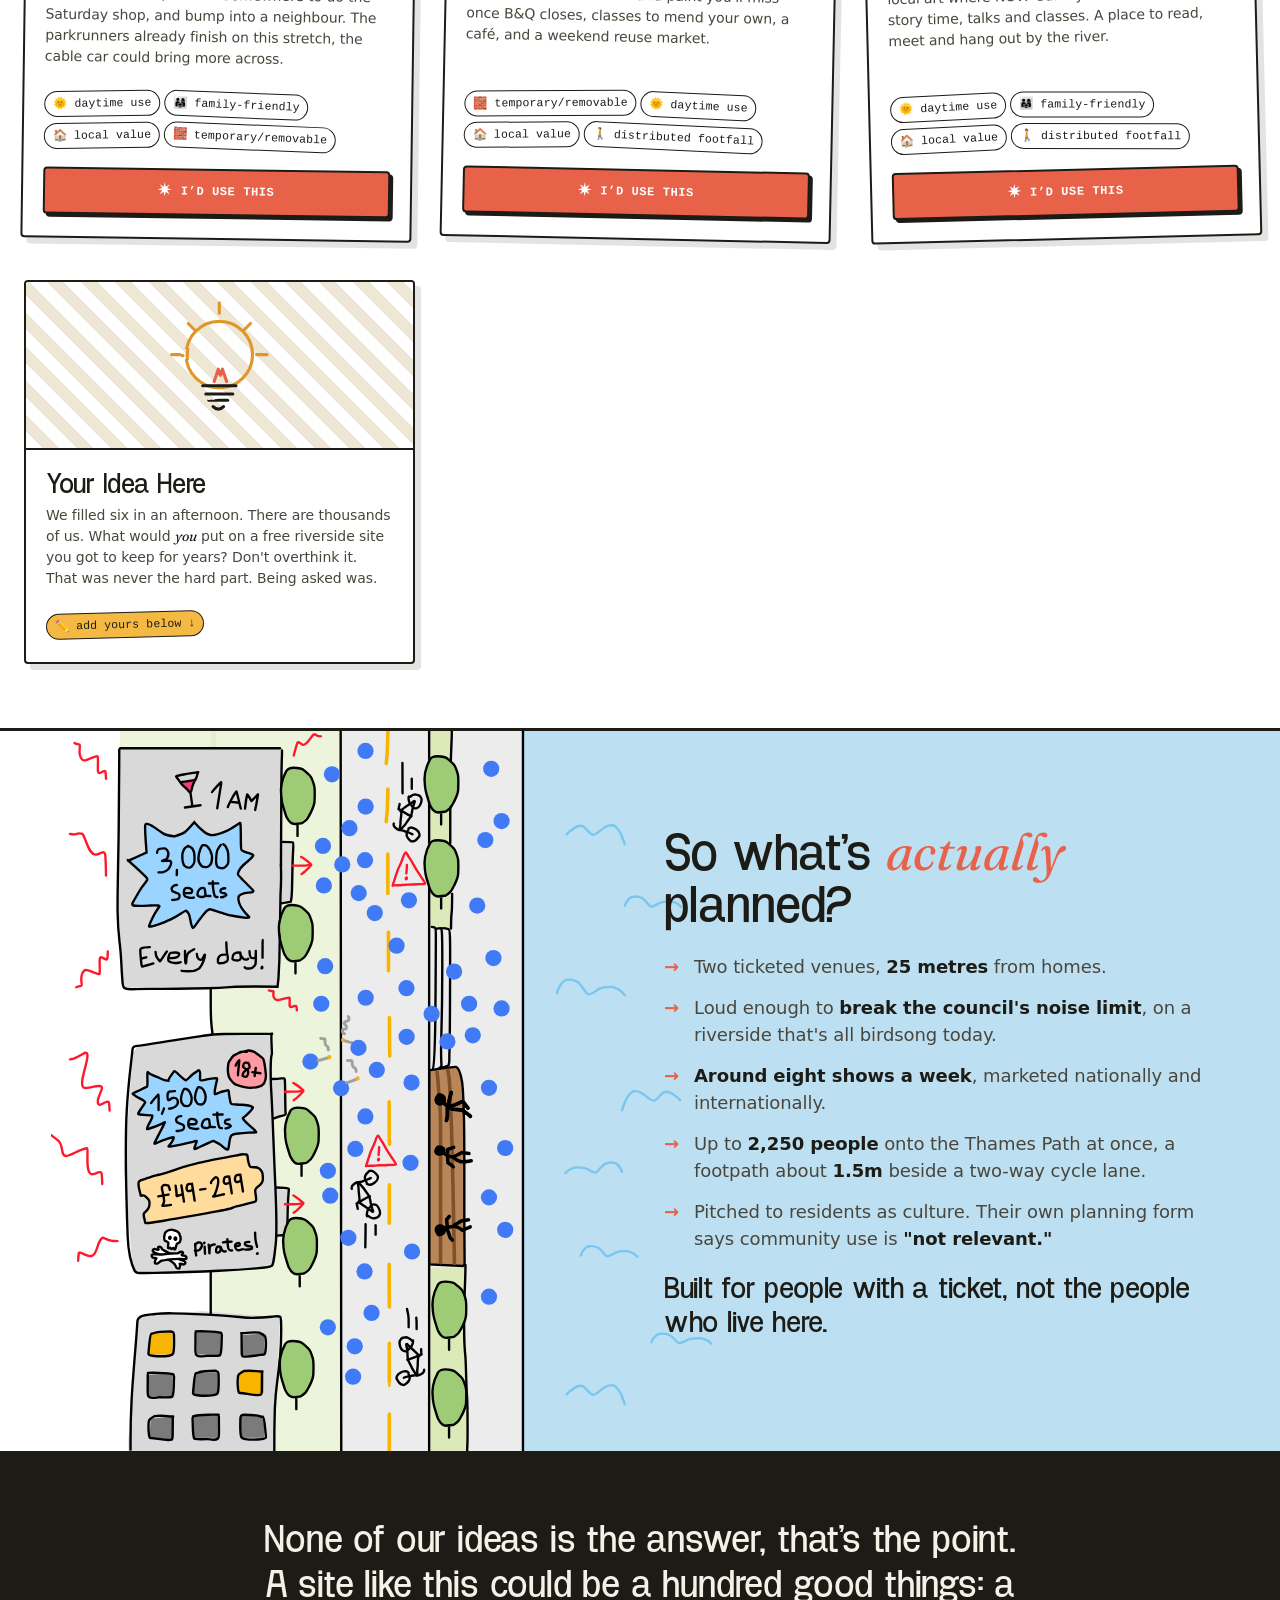
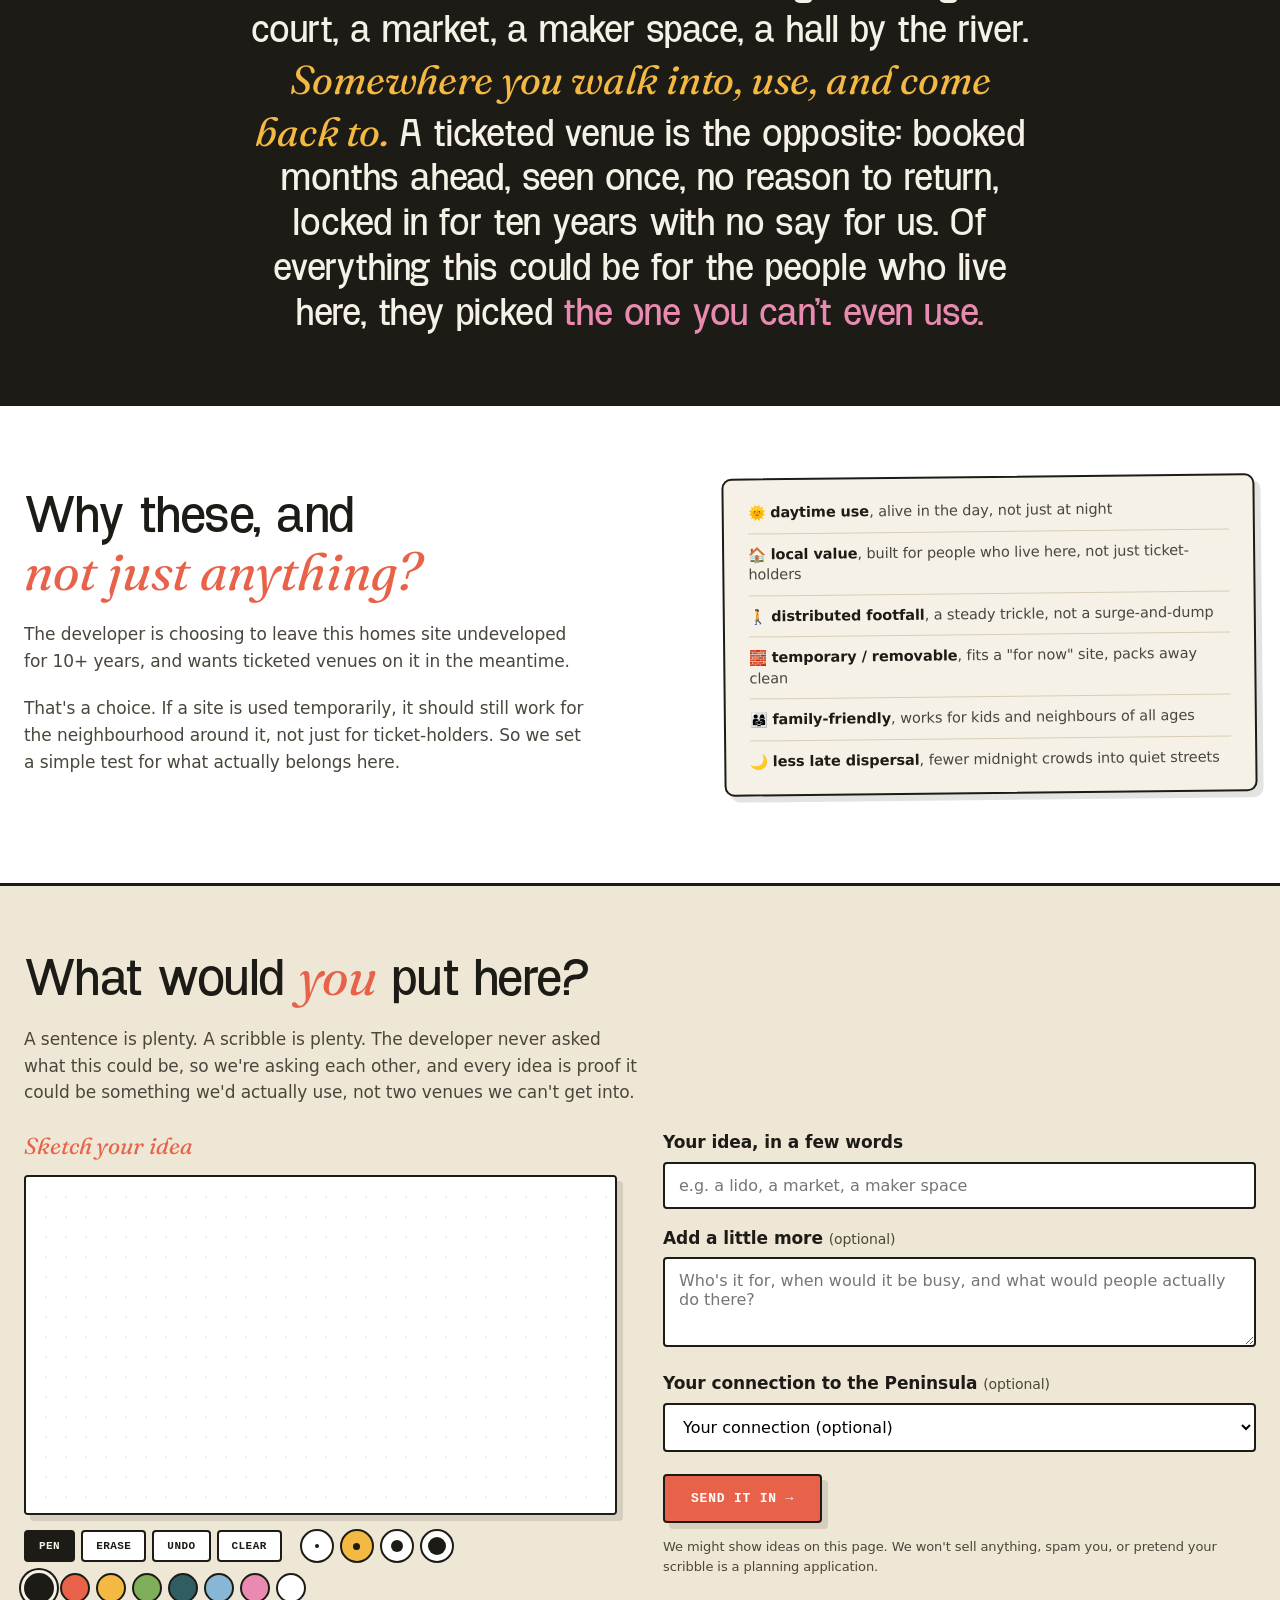
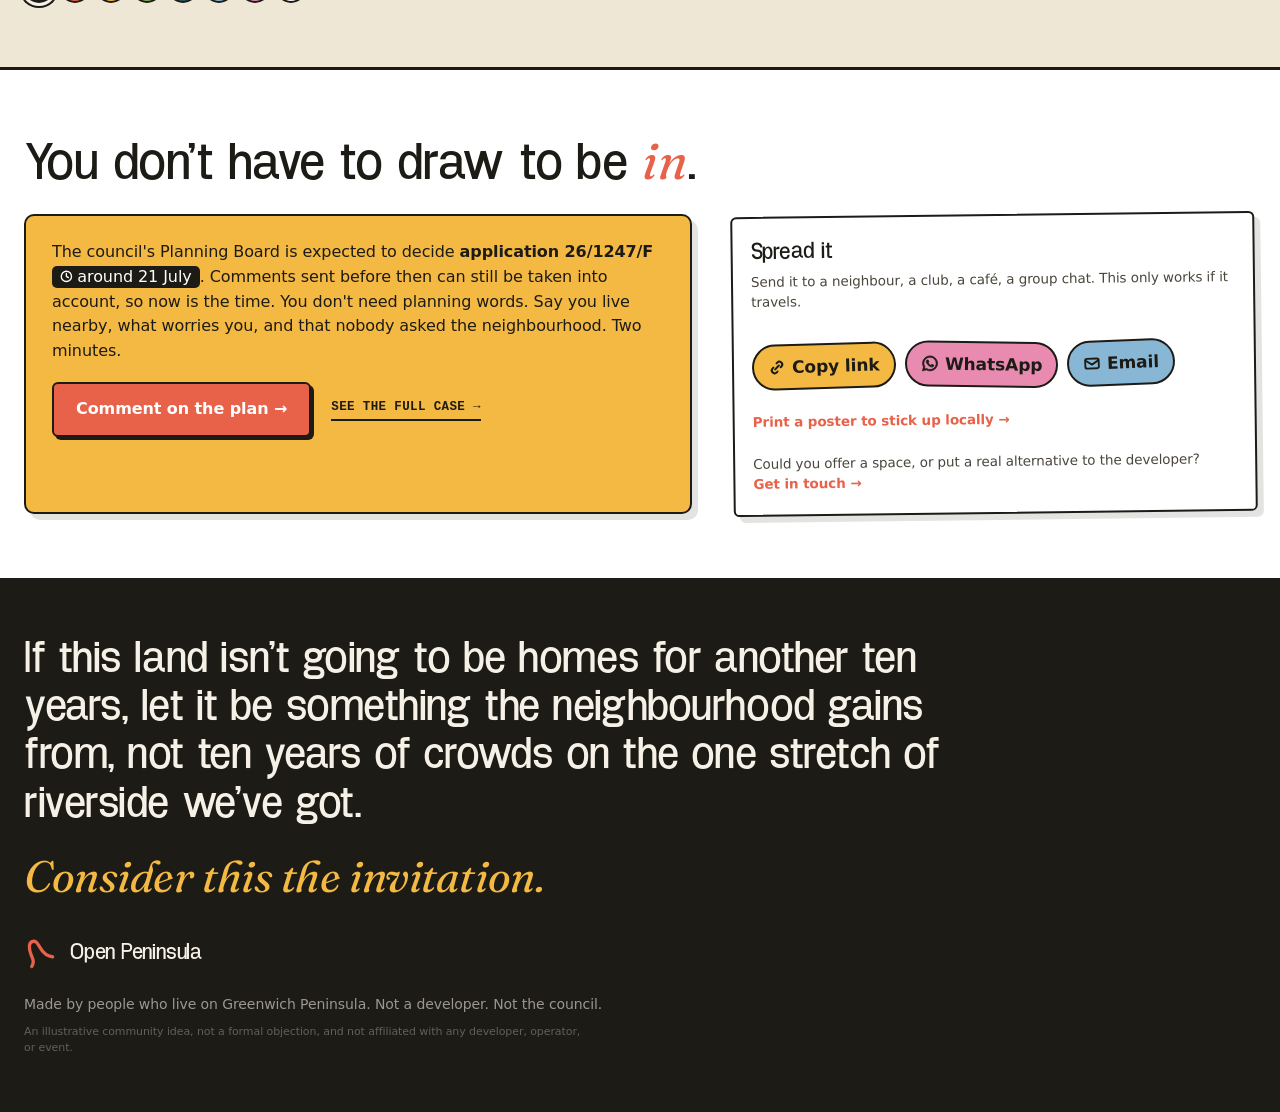
==== commit a31b8573: "imagine: printable A4 poster with QR, spread-section link" ====
--- a/imagine/index.html
+++ b/imagine/index.html
@@ -460,6 +460,7 @@
           <a href="https://wa.me/?text=What%20could%20this%20be%3F%20Real%20ideas%20from%20the%20people%20who%20live%20on%20Greenwich%20Peninsula%2C%20for%20a%20riverside%20site%20about%20to%20be%20locked%20into%20ticketed%20venues%20for%20a%20decade.%20https%3A%2F%2Fopenpeninsula.github.io%2Fimagine%2F" target="_blank" rel="noopener"><svg class="share-ico" viewBox="0 0 24 24" fill="currentColor" stroke="currentColor" stroke-width="1" stroke-linejoin="round" aria-hidden="true"><path d="M12.04 2C6.58 2 2.13 6.45 2.13 11.91c0 1.75.46 3.45 1.32 4.95L2 22l5.25-1.38a9.9 9.9 0 0 0 4.79 1.22h.004c5.46 0 9.91-4.45 9.91-9.91 0-2.65-1.03-5.14-2.9-7.01A9.82 9.82 0 0 0 12.04 2zm0 1.67c2.2 0 4.27.86 5.82 2.42a8.2 8.2 0 0 1 2.41 5.82c0 4.54-3.7 8.23-8.24 8.23h-.004a8.2 8.2 0 0 1-4.19-1.15l-.3-.18-3.11.82.83-3.04-.2-.31a8.2 8.2 0 0 1-1.26-4.38c0-4.54 3.7-8.24 8.24-8.24zM8.53 7.33c-.16 0-.43.06-.66.3-.22.24-.86.85-.86 2.07 0 1.22.89 2.4 1.01 2.56.12.16 1.73 2.76 4.25 3.79.59.25 1.05.4 1.41.51.59.19 1.13.16 1.56.1.47-.07 1.46-.6 1.67-1.18.2-.58.2-1.07.14-1.18-.06-.11-.22-.17-.46-.29-.24-.12-1.46-.72-1.68-.8-.22-.08-.39-.12-.55.12-.16.24-.63.8-.77.96-.14.16-.28.18-.52.06-.24-.12-1.03-.38-1.96-1.21-.72-.64-1.21-1.44-1.35-1.68-.14-.24-.01-.37.11-.49.11-.11.24-.28.37-.42.12-.14.16-.24.24-.4.08-.16.04-.3-.02-.42-.06-.12-.55-1.32-.76-1.81-.2-.48-.4-.42-.55-.42z"/></svg>WhatsApp</a>
           <a href="mailto:?subject=What%20could%20this%20be%3F&body=Real%20ideas%20from%20the%20people%20who%20live%20on%20Greenwich%20Peninsula%2C%20for%20a%20riverside%20site%20about%20to%20be%20locked%20into%20ticketed%20venues%20for%20a%20decade.%0A%0Ahttps%3A%2F%2Fopenpeninsula.github.io%2Fimagine%2F"><svg class="share-ico" viewBox="0 0 24 24" fill="none" stroke="currentColor" stroke-width="2.5" stroke-linecap="round" stroke-linejoin="round" aria-hidden="true"><rect x="3" y="5.5" width="18" height="13" rx="2.4"/><path d="m3.6 8 8.4 5.4L20.4 8"/></svg>Email</a>
         </div>
+        <p class="way-note"><a href="poster.html" target="_blank" rel="noopener">Print a poster to stick up locally &rarr;</a></p>
         <p class="way-note">Could you offer a space, or put a real alternative to the developer? <a href="mailto:openpeninsula@proton.me?subject=I'd%20like%20to%20help">Get in touch →</a></p>
       </div>
     </div>
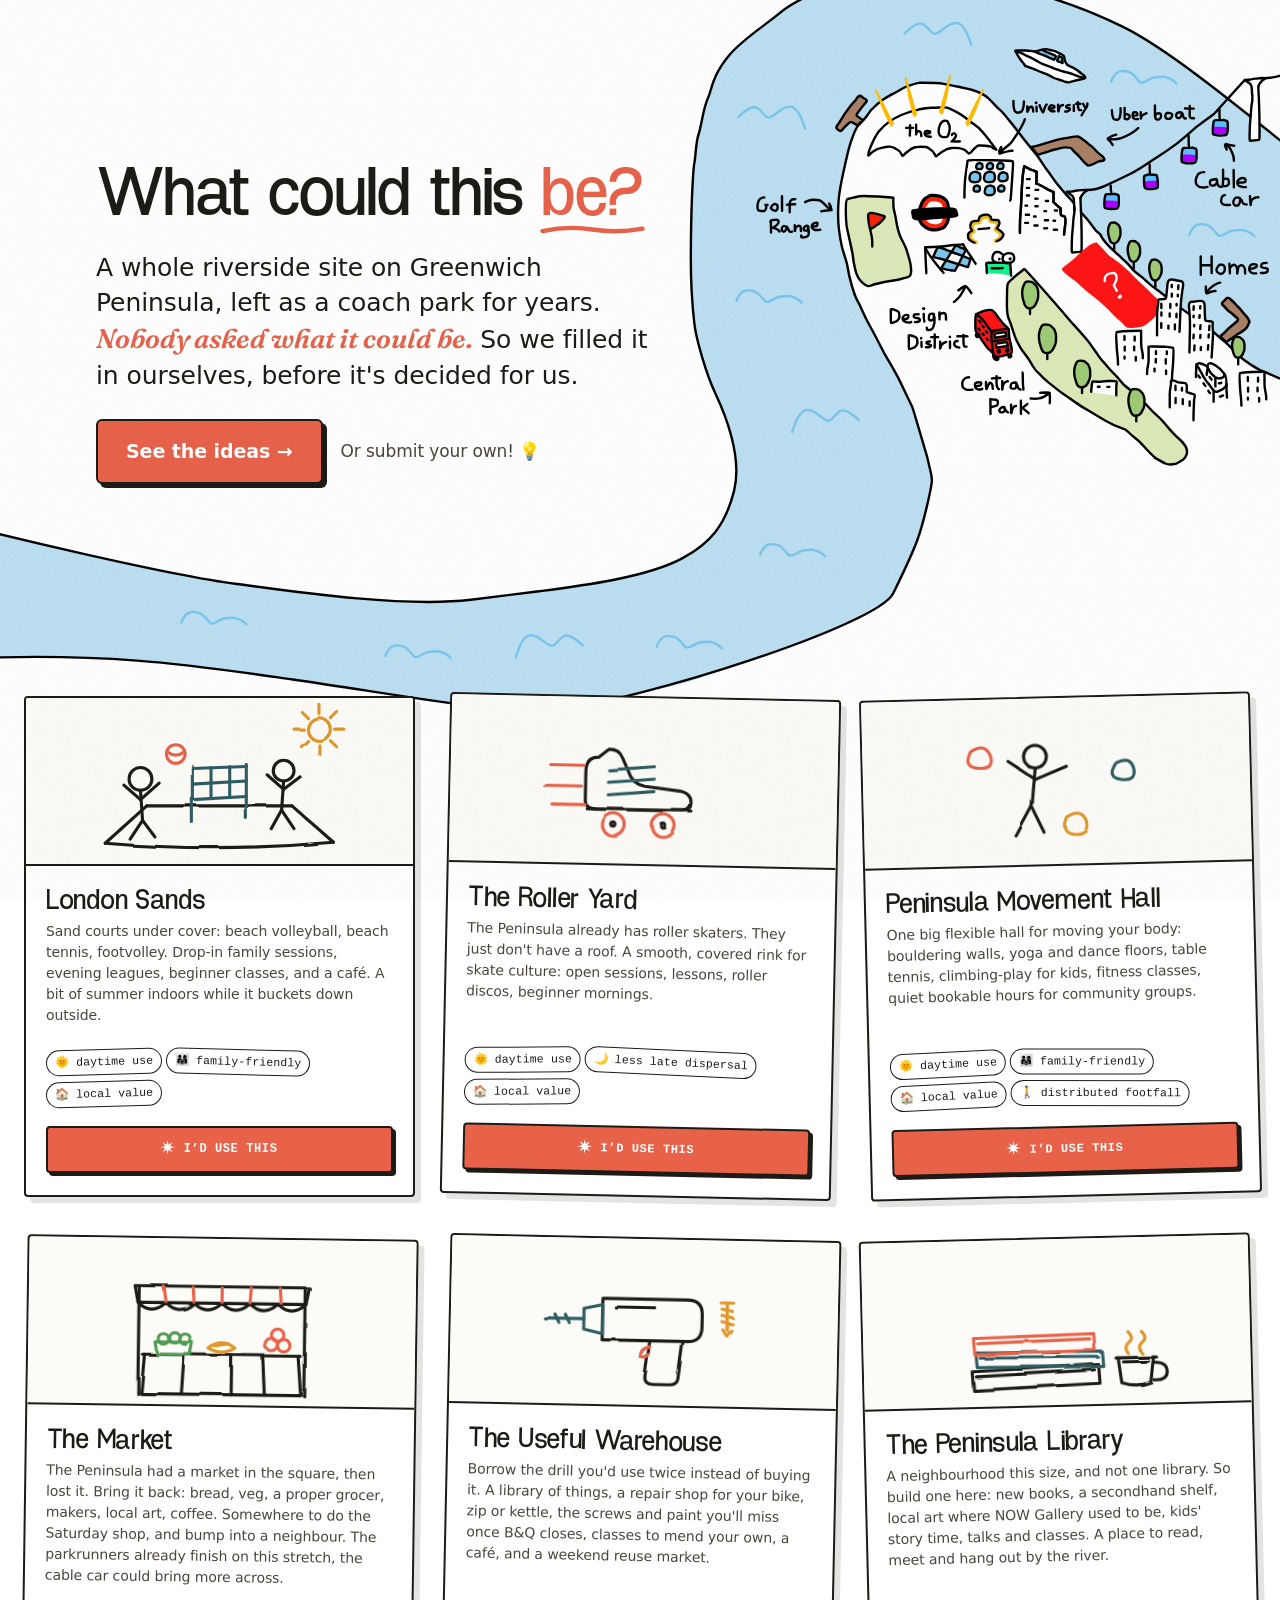
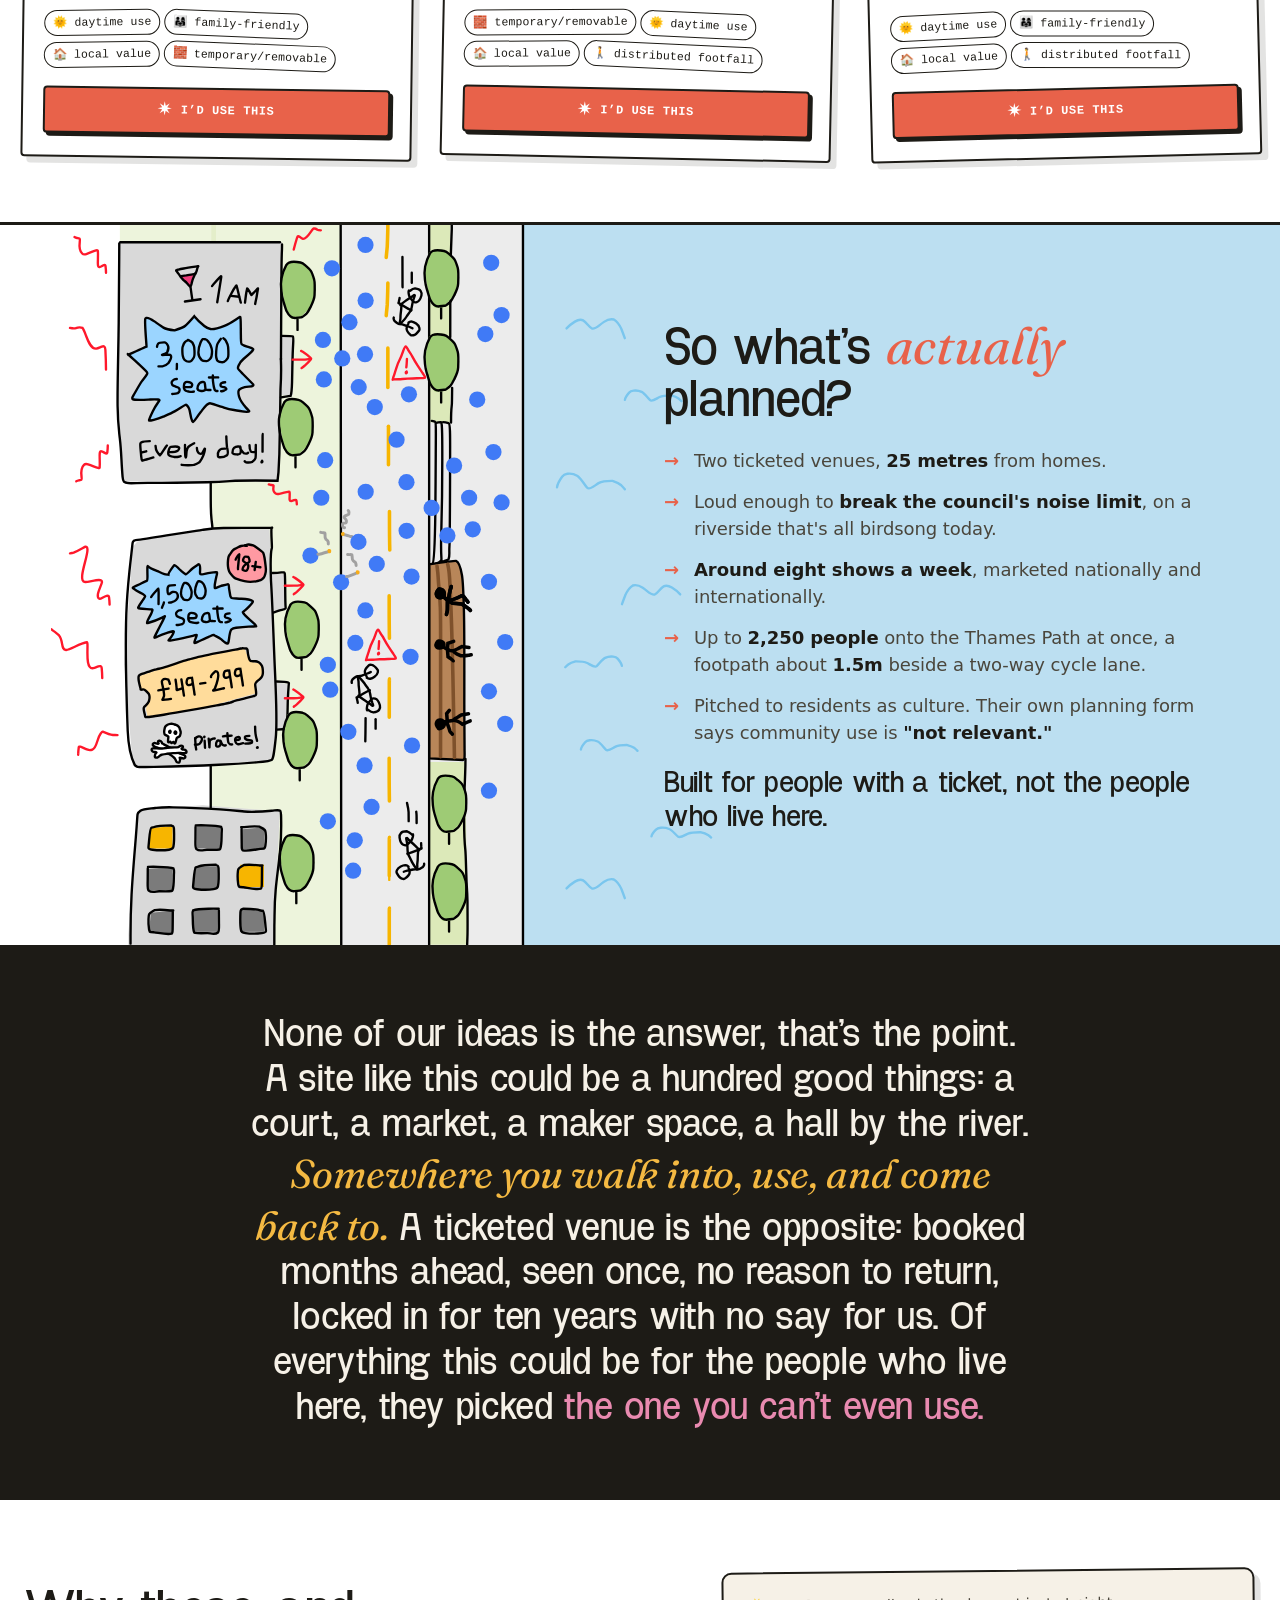
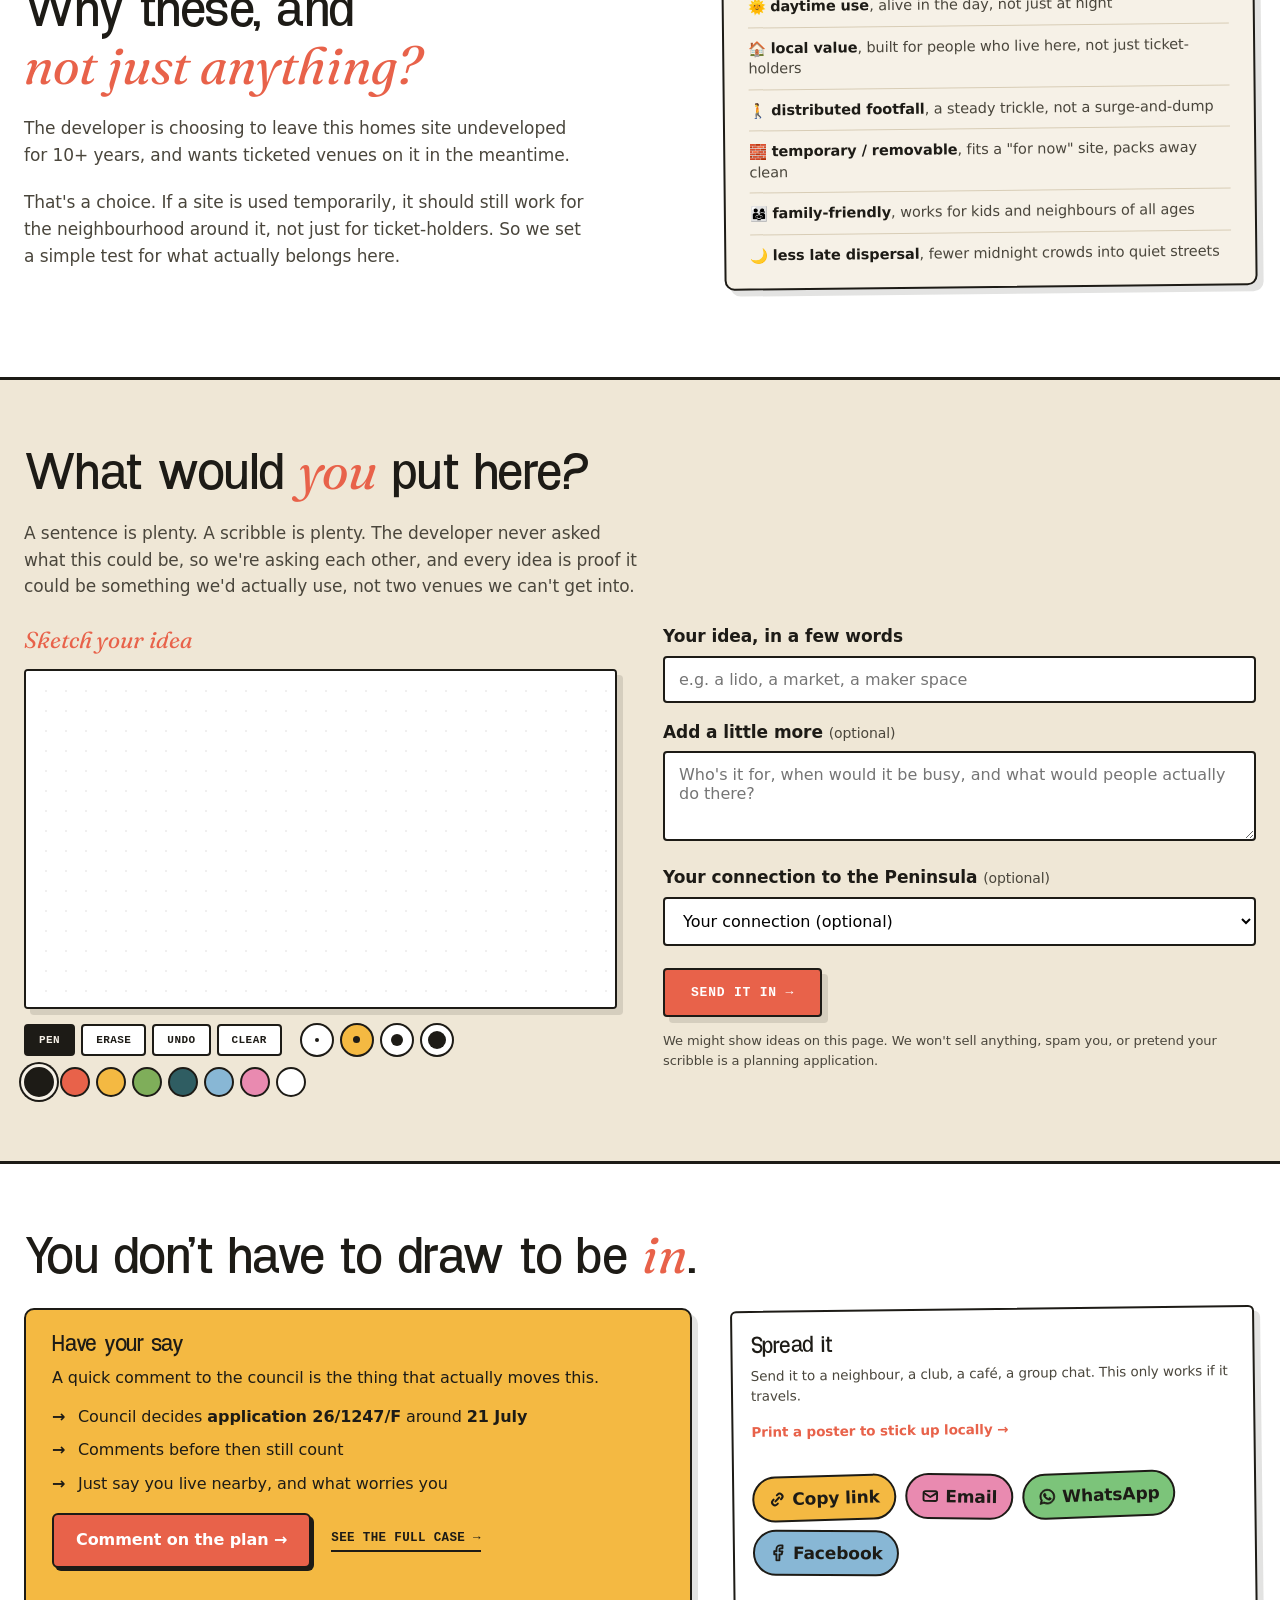
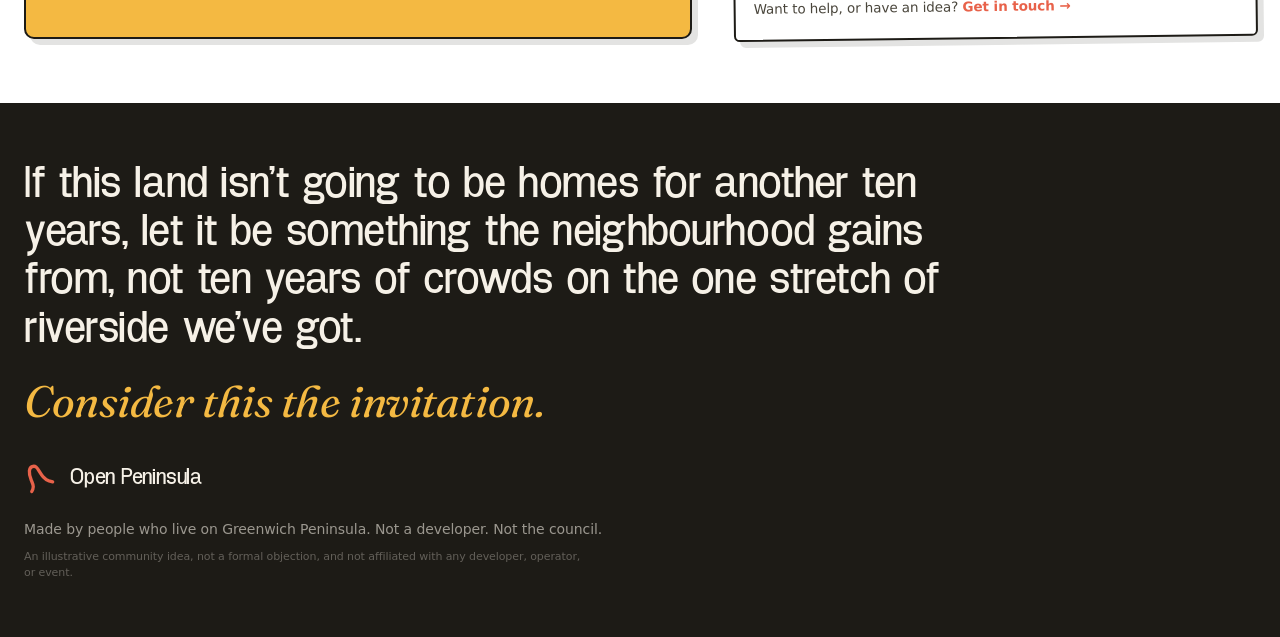
==== commit 1c58a314: "imagine: printable A4 poster, objection/spread layout polish, vote-to-object nudge, hero 2nd-breakpo" ====
--- a/imagine/index.html
+++ b/imagine/index.html
@@ -13,13 +13,15 @@
 <meta property="og:url" content="https://openpeninsula.github.io/imagine/" />
 <meta property="og:site_name" content="Open Peninsula" />
 <meta property="og:title" content="What could this be? · Greenwich Peninsula" />
-<meta property="og:description" content="A whole riverside site on Greenwich Peninsula, empty for years, and nobody asked us what it could be. So we filled it in ourselves: a market, a library, a place to play. Add your idea before it's decided for us." />
+<meta property="og:description" content="A whole riverside site on Greenwich Peninsula, empty for years and about to be decided for a decade. See what it could be, from a market to a library, and add your idea before 21 July." />
 <meta property="og:image" content="https://openpeninsula.github.io/imagine/use-this.png" />
 <meta property="og:image:width" content="1200" />
 <meta property="og:image:height" content="630" />
+<meta property="og:image:type" content="image/png" />
+<meta property="og:image:alt" content="Hand-drawn map of Greenwich Peninsula with the riverside site marked." />
 <meta name="twitter:card" content="summary_large_image" />
 <meta name="twitter:title" content="What could this be? · Greenwich Peninsula" />
-<meta name="twitter:description" content="Nobody asked the neighbourhood what a whole riverside site could be. So we imagined it, from a market to a library. Add yours before it's decided for us." />
+<meta name="twitter:description" content="A whole riverside site on Greenwich Peninsula, empty for years and about to be decided for a decade. See what it could be, from a market to a library, and add yours before 21 July." />
 <meta name="twitter:image" content="https://openpeninsula.github.io/imagine/use-this.png" />
 
 <script>
@@ -50,7 +52,7 @@
   <div class="hero-media">
     <img class="hero-bg" src="assets/sorry.svg" loading="eager"
       alt="A hand-drawn map of Greenwich Peninsula showing the River Thames winding past the O2, the cable car, the university, Central Park, the Design District and homes, with a red question mark marking the riverside site this page is about." />
-    <img class="hero-bg-sw" src="assets/wide-hero.svg" loading="eager" alt="" aria-hidden="true" />
+    <img class="hero-bg-sw" src="assets/wide-2-hero.svg" loading="eager" alt="" aria-hidden="true" />
     <img class="hero-bg-bv" src="assets/bigger-vertical.svg" loading="eager" alt="" aria-hidden="true" />
     <img class="hero-bg-v" src="assets/new-vertical.svg" loading="eager" alt="" aria-hidden="true" />
   </div>
@@ -270,34 +272,6 @@
         </div>
       </article>
 
-      <article class="card">
-        <div class="thumb has-doodle t-blank">
-          <svg class="doodle" viewBox="0 0 280 160" fill="none" preserveAspectRatio="xMidYMid meet" aria-hidden="true">
-            <g filter="url(#rough)" stroke="#1d1b16" stroke-width="3" stroke-linecap="round" stroke-linejoin="round">
-              <circle cx="140" cy="70" r="32" stroke="#e0972a"/>
-              <path d="M140 30 L140 20" stroke="#e0972a"/>
-              <path d="M117 47 L110 40" stroke="#e0972a"/><path d="M163 47 L170 40" stroke="#e0972a"/>
-              <path d="M104 70 L94 70" stroke="#e0972a"/><path d="M176 70 L186 70" stroke="#e0972a"/>
-              <path d="M135 96 L139 84 L141 90 L143 84 L147 96" stroke="#e8624a"/>
-              <path d="M124 100 L156 100"/>
-              <path d="M127 108 L153 108"/>
-              <path d="M131 115 L149 115"/>
-              <path d="M135 121 q5 5 10 0"/>
-            </g>
-          </svg>
-          <span class="imagined">Imagined use · ???</span>
-        </div>
-        <div class="body">
-          <h3>Your Idea Here</h3>
-          <p class="desc">We filled six in an afternoon. There are thousands of us. What
-            would <em>you</em> put on a free riverside site you got to keep for years?
-            Don't overthink it. That was never the hard part. Being asked was.</p>
-          <div class="tags">
-            <a href="#submit" class="tag" style="text-decoration:none;color:inherit;background:var(--sun)">✏️ add yours below ↓</a>
-          </div>
-        </div>
-      </article>
-
     </div>
   </div>
 </section>
@@ -445,7 +419,13 @@
 
     <div class="involve-grid">
       <div class="deadline">
-        <p>The council's Planning Board is expected to decide <b>application 26/1247/F</b> <span style="background:#1d1b16;color:#fff;padding:1px 8px 2px;border-radius:5px;white-space:nowrap"><svg viewBox="0 0 16 16" fill="none" aria-hidden="true" style="width:0.8em;height:0.8em;vertical-align:-0.05em;margin-right:0.28em"><circle cx="8" cy="8" r="6.4" stroke="#fff" stroke-width="1.7"/><path d="M8 4.4V8l2.5 1.5" stroke="#fff" stroke-width="1.7" stroke-linecap="round" stroke-linejoin="round"/></svg>around 21 July</span>. Comments sent before then can still be taken into account, so now is the time. You don't need planning words. Say you live nearby, what worries you, and that nobody asked the neighbourhood. Two minutes.</p>
+        <h3>Have your say</h3>
+        <p>A quick comment to the council is the thing that actually moves this.</p>
+        <ul class="obj-list">
+          <li>Council decides <b>application 26/1247/F</b> around <b>21 July</b></li>
+          <li>Comments before then still count</li>
+          <li>Just say you live nearby, and what worries you</li>
+        </ul>
         <div class="deadline-cta">
           <a class="cta-btn" href="https://openpeninsula.github.io/secret-cinema/#object" target="_blank" rel="noopener">Comment on the plan →</a>
           <a class="cta-2" href="https://openpeninsula.github.io/secret-cinema/" target="_blank" rel="noopener">See the full case →</a>
@@ -455,13 +435,14 @@
       <div class="way involve-right" id="spread-box">
         <h3>Spread it</h3>
         <p>Send it to a neighbour, a club, a café, a group chat. This only works if it travels.</p>
+        <p class="way-note" style="margin:2px 0 16px;padding-top:0"><a href="poster.html" target="_blank" rel="noopener">Print a poster to stick up locally &rarr;</a></p>
         <div class="share-row">
           <a href="#" onclick="navigator.clipboard&&navigator.clipboard.writeText(location.href);return false;"><svg class="share-ico" viewBox="0 0 24 24" fill="none" stroke="currentColor" stroke-width="2.7" stroke-linecap="round" stroke-linejoin="round" aria-hidden="true"><path d="M9.5 14.5l5-5"/><path d="M11.5 6.5l1-1a3.8 3.8 0 0 1 5.4 5.4l-1 1"/><path d="M12.5 17.5l-1 1a3.8 3.8 0 0 1-5.4-5.4l1-1"/></svg>Copy link</a>
+          <a href="mailto:?subject=What%20could%20this%20be%3F&body=Real%20ideas%20from%20the%20people%20who%20live%20on%20Greenwich%20Peninsula%2C%20for%20a%20riverside%20site%20about%20to%20be%20locked%20into%20ticketed%20venues%20for%20a%20decade.%0A%0Ahttps%3A%2F%2Fopenpeninsula.github.io%2Fimagine%2F"><svg class="share-ico" viewBox="0 0 24 24" fill="none" stroke="currentColor" stroke-width="2.5" stroke-linecap="round" stroke-linejoin="round" aria-hidden="true"><rect x="3" y="5.5" width="18" height="13" rx="2.4"/><path d="m3.6 8 8.4 5.4L20.4 8"/></svg>Email</a>
           <a href="https://wa.me/?text=What%20could%20this%20be%3F%20Real%20ideas%20from%20the%20people%20who%20live%20on%20Greenwich%20Peninsula%2C%20for%20a%20riverside%20site%20about%20to%20be%20locked%20into%20ticketed%20venues%20for%20a%20decade.%20https%3A%2F%2Fopenpeninsula.github.io%2Fimagine%2F" target="_blank" rel="noopener"><svg class="share-ico" viewBox="0 0 24 24" fill="currentColor" stroke="currentColor" stroke-width="1" stroke-linejoin="round" aria-hidden="true"><path d="M12.04 2C6.58 2 2.13 6.45 2.13 11.91c0 1.75.46 3.45 1.32 4.95L2 22l5.25-1.38a9.9 9.9 0 0 0 4.79 1.22h.004c5.46 0 9.91-4.45 9.91-9.91 0-2.65-1.03-5.14-2.9-7.01A9.82 9.82 0 0 0 12.04 2zm0 1.67c2.2 0 4.27.86 5.82 2.42a8.2 8.2 0 0 1 2.41 5.82c0 4.54-3.7 8.23-8.24 8.23h-.004a8.2 8.2 0 0 1-4.19-1.15l-.3-.18-3.11.82.83-3.04-.2-.31a8.2 8.2 0 0 1-1.26-4.38c0-4.54 3.7-8.24 8.24-8.24zM8.53 7.33c-.16 0-.43.06-.66.3-.22.24-.86.85-.86 2.07 0 1.22.89 2.4 1.01 2.56.12.16 1.73 2.76 4.25 3.79.59.25 1.05.4 1.41.51.59.19 1.13.16 1.56.1.47-.07 1.46-.6 1.67-1.18.2-.58.2-1.07.14-1.18-.06-.11-.22-.17-.46-.29-.24-.12-1.46-.72-1.68-.8-.22-.08-.39-.12-.55.12-.16.24-.63.8-.77.96-.14.16-.28.18-.52.06-.24-.12-1.03-.38-1.96-1.21-.72-.64-1.21-1.44-1.35-1.68-.14-.24-.01-.37.11-.49.11-.11.24-.28.37-.42.12-.14.16-.24.24-.4.08-.16.04-.3-.02-.42-.06-.12-.55-1.32-.76-1.81-.2-.48-.4-.42-.55-.42z"/></svg>WhatsApp</a>
-          <a href="mailto:?subject=What%20could%20this%20be%3F&body=Real%20ideas%20from%20the%20people%20who%20live%20on%20Greenwich%20Peninsula%2C%20for%20a%20riverside%20site%20about%20to%20be%20locked%20into%20ticketed%20venues%20for%20a%20decade.%0A%0Ahttps%3A%2F%2Fopenpeninsula.github.io%2Fimagine%2F"><svg class="share-ico" viewBox="0 0 24 24" fill="none" stroke="currentColor" stroke-width="2.5" stroke-linecap="round" stroke-linejoin="round" aria-hidden="true"><rect x="3" y="5.5" width="18" height="13" rx="2.4"/><path d="m3.6 8 8.4 5.4L20.4 8"/></svg>Email</a>
-        </div>
-        <p class="way-note"><a href="poster.html" target="_blank" rel="noopener">Print a poster to stick up locally &rarr;</a></p>
-        <p class="way-note">Could you offer a space, or put a real alternative to the developer? <a href="mailto:openpeninsula@proton.me?subject=I'd%20like%20to%20help">Get in touch →</a></p>
+          <a href="https://www.facebook.com/sharer/sharer.php?u=https%3A%2F%2Fopenpeninsula.github.io%2Fimagine%2F" target="_blank" rel="noopener"><svg class="share-ico" viewBox="0 0 24 24" fill="none" stroke="currentColor" stroke-width="2.5" stroke-linecap="round" stroke-linejoin="round" aria-hidden="true"><path d="M18 2h-3a5 5 0 0 0-5 5v3H7v4h3v8h4v-8h3l1-4h-4V7a1 1 0 0 1 1-1h3z"/></svg>Facebook</a>
+        </div>
+        <p class="way-note">Want to help, or have an idea? <a href="mailto:openpeninsula@proton.me?subject=I'd%20like%20to%20help">Get in touch →</a></p>
       </div>
     </div>
   </div>
--- a/imagine/styles.css
+++ b/imagine/styles.css
@@ -180,7 +180,7 @@
   .hero-media .hero-bg { display: none; }
   .hero-media .hero-bg-sw { display: block; margin-top: -25%; }
 }
-@media (max-width: 900px) {
+@media (max-width: 1000px) {
   header.hero { display: flex; flex-direction: column; }
   .hero-text { position: static; order: 1; width: auto; min-width: 0; padding: 40px 24px 12px; text-align: center; }
   .hero-text .lede { margin-left: auto; margin-right: auto; }
@@ -481,6 +481,10 @@
   color: var(--coral); font-weight: 800;
 }
 .reveal-facts strong { color: var(--ink); font-weight: 700; }
+.obj-list { list-style: none; margin: 0; padding: 0; }
+.obj-list li { position: relative; padding-left: 26px; margin: 0 0 11px; font-size: 16px; line-height: 1.4; color: var(--ink); font-weight: 500; }
+.obj-list li:last-child { margin-bottom: 0; }
+.obj-list li::before { content: "\2192"; position: absolute; left: 0; top: 0; color: var(--ink); font-weight: 800; }
 .reveal-body .reveal-punch {
   font-family: var(--font-display); font-weight: 400;
   font-size: clamp(21px, 2.8vw, 30px); line-height: 1.12; letter-spacing: -0.01em;
@@ -492,6 +496,8 @@
   box-shadow: var(--shadow);
 }
 .deadline p { margin: 0; font-size: 16px; line-height: 1.55; color: var(--ink); }
+.deadline h3 { font-family: var(--font-display); font-weight: 400; font-size: 23px; margin: 0 0 9px; letter-spacing: -0.01em; line-height: 1; }
+.deadline > p { margin: 0 0 15px; }
 .deadline-tag {
   display: inline-flex; align-items: center; gap: 6px; font-family: var(--font-mono); font-weight: 700;
   text-transform: uppercase; letter-spacing: 0.05em; font-size: 11px;
@@ -604,7 +610,16 @@
 }
 .share-ico { width: 18px; height: 18px; flex: none; }
 .share-row a:nth-child(2){ background: var(--pink); transform: rotate(1.5deg); }
-.share-row a:nth-child(3){ background: var(--sky); transform: rotate(-1.5deg); }
+.share-row a:nth-child(3){ background: #7cc47a; transform: rotate(-1.5deg); }
+.share-row a:nth-child(4){ background: var(--sky); transform: rotate(1deg); }
+.vote-nudge { position: fixed; z-index: 10000; left: 50%; bottom: 22px; transform: translateX(-50%) translateY(20px); max-width: 460px; width: calc(100% - 32px); background: var(--ink); color: #fff; border: 2.5px solid var(--ink); border-radius: 12px; box-shadow: 6px 6px 0 rgba(29,27,22,0.28); padding: 15px 18px; display: flex; gap: 13px; align-items: flex-start; opacity: 0; transition: opacity .25s ease, transform .25s ease; }
+.vote-nudge.show { opacity: 1; transform: translateX(-50%) translateY(0); }
+.vote-nudge-ico { flex: none; width: 26px; height: 26px; margin-top: 1px; }
+.vote-nudge p { margin: 0; font-size: 15px; line-height: 1.5; color: #fff; padding-right: 14px; }
+.vote-nudge b { color: #fff; }
+.vote-nudge a { color: #ff8a6e; font-weight: 700; text-decoration: none; white-space: nowrap; }
+.vote-nudge a:hover { text-decoration: underline; }
+.vote-nudge-x { position: absolute; top: 7px; right: 11px; background: none; border: none; font-size: 20px; line-height: 1; cursor: pointer; color: rgba(255,255,255,0.6); }
 
 /* ---- disclaimer + footer ---- */
 .disclaimer { background: var(--paper-2); }
